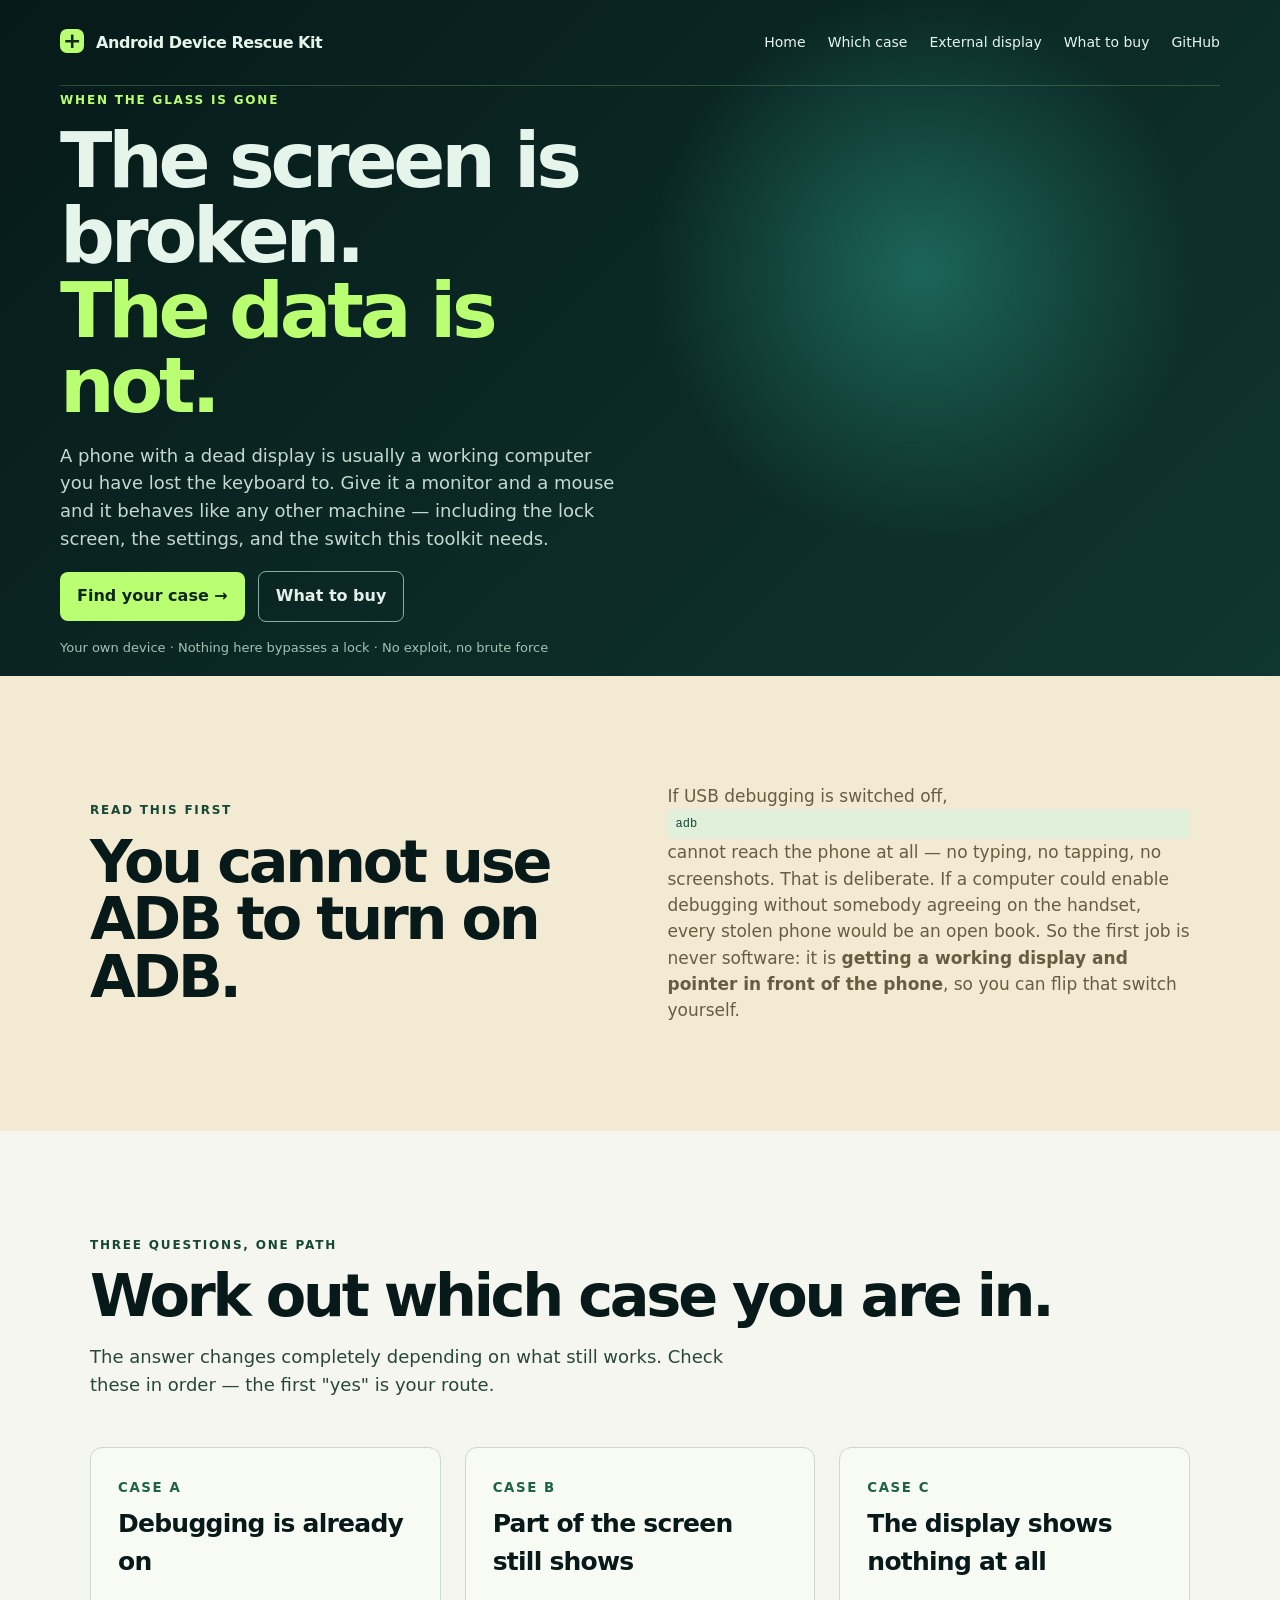
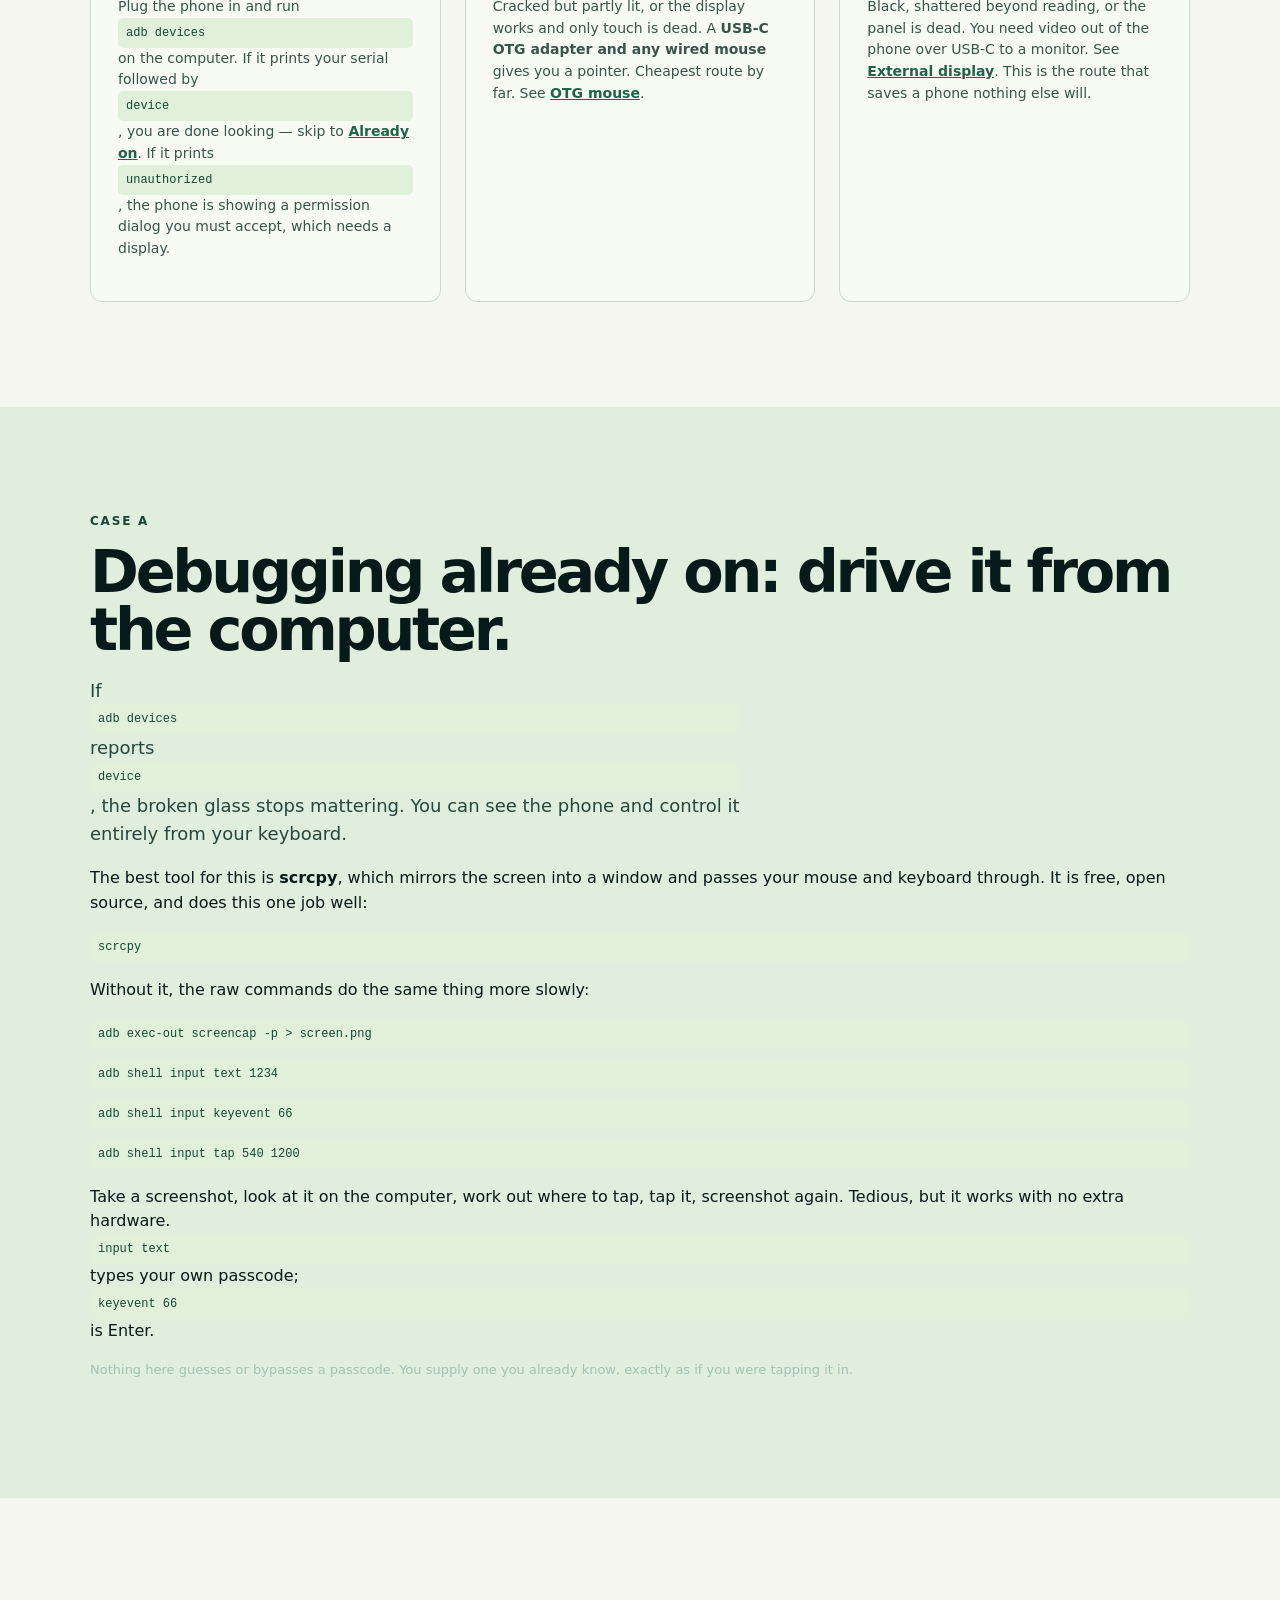
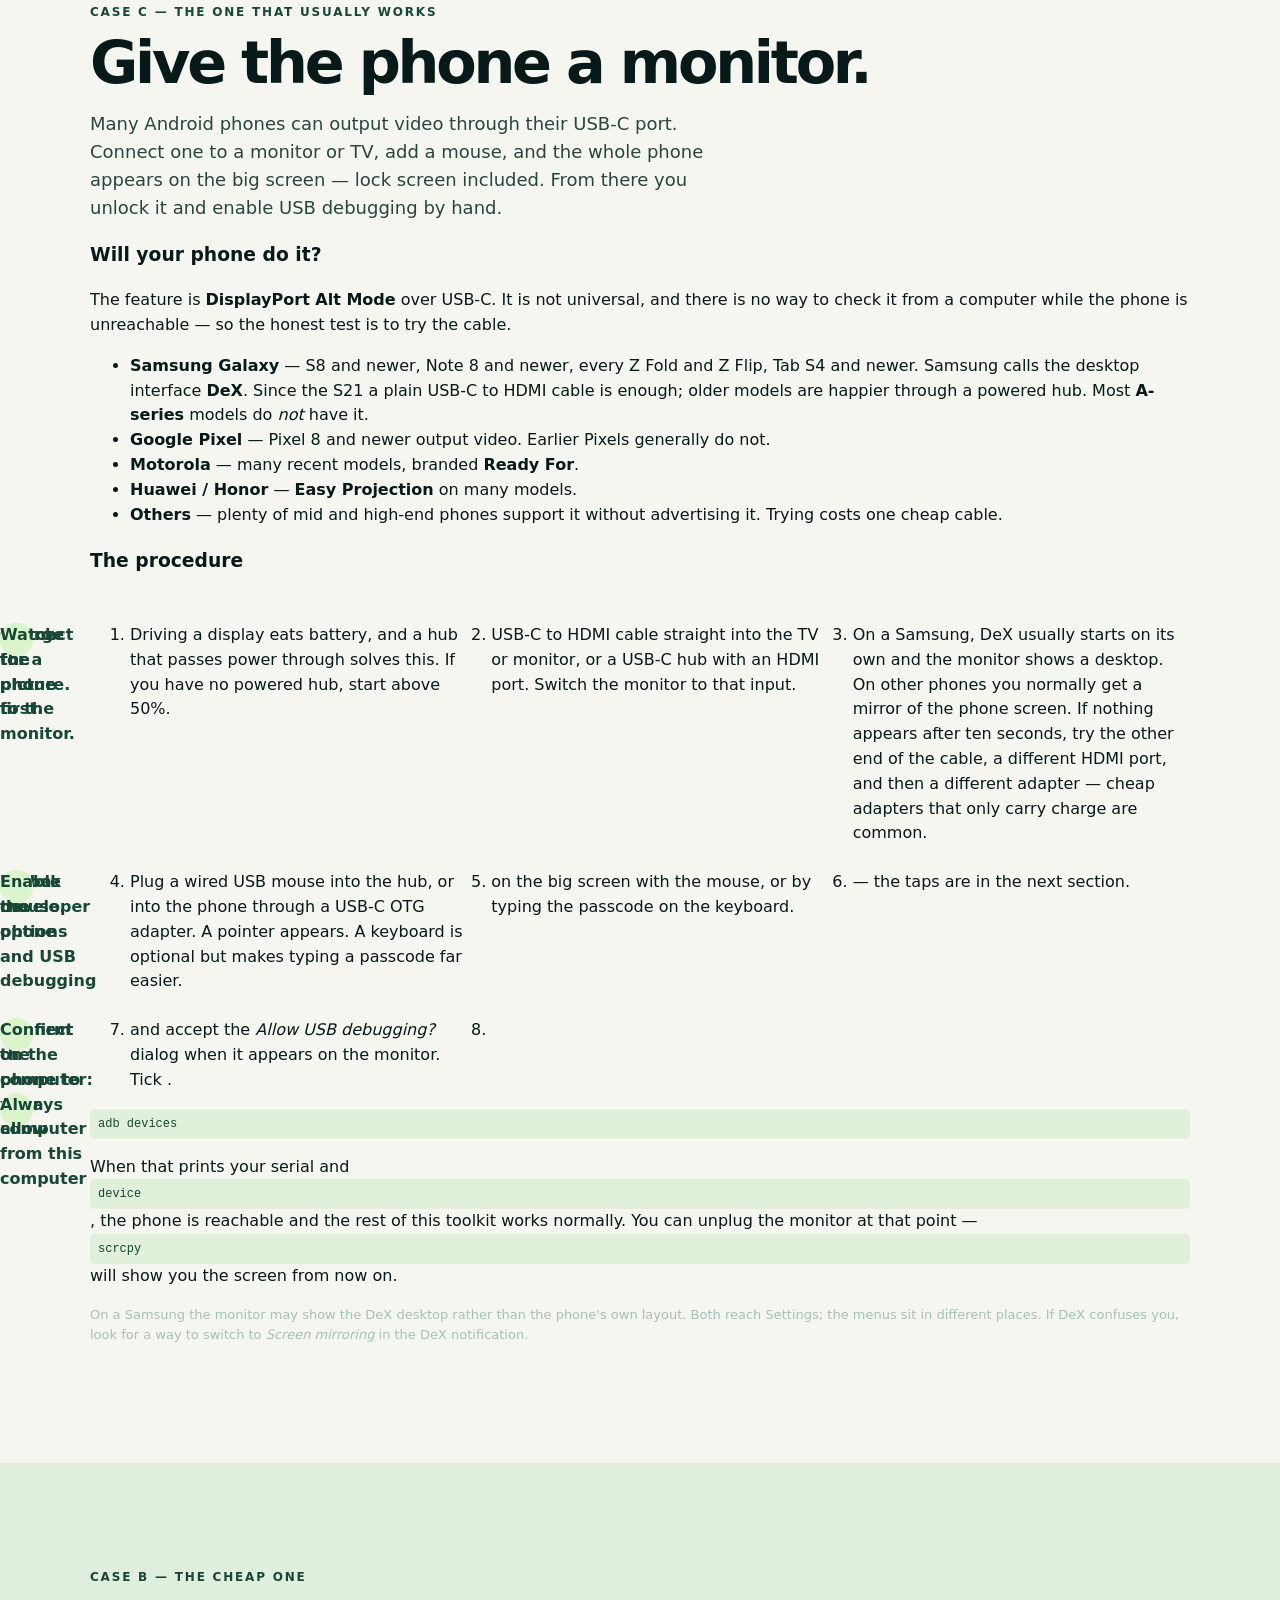
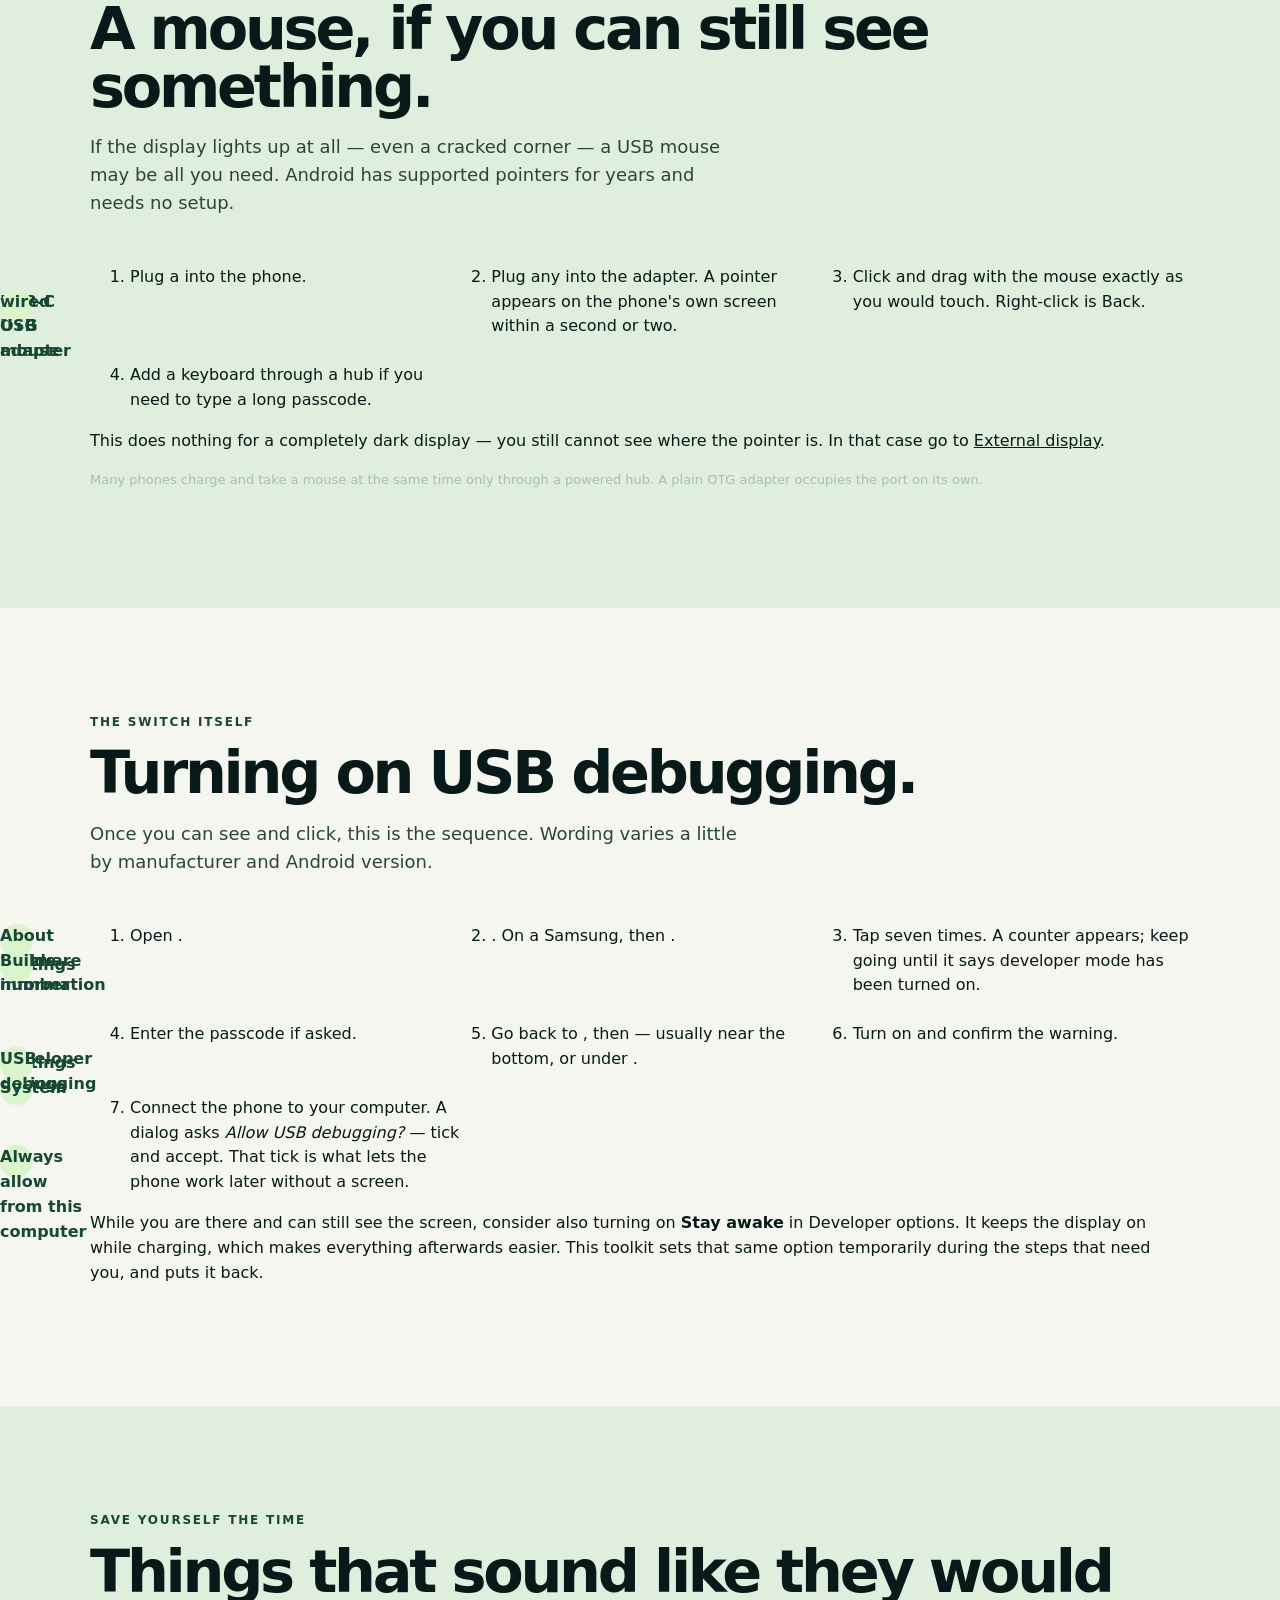
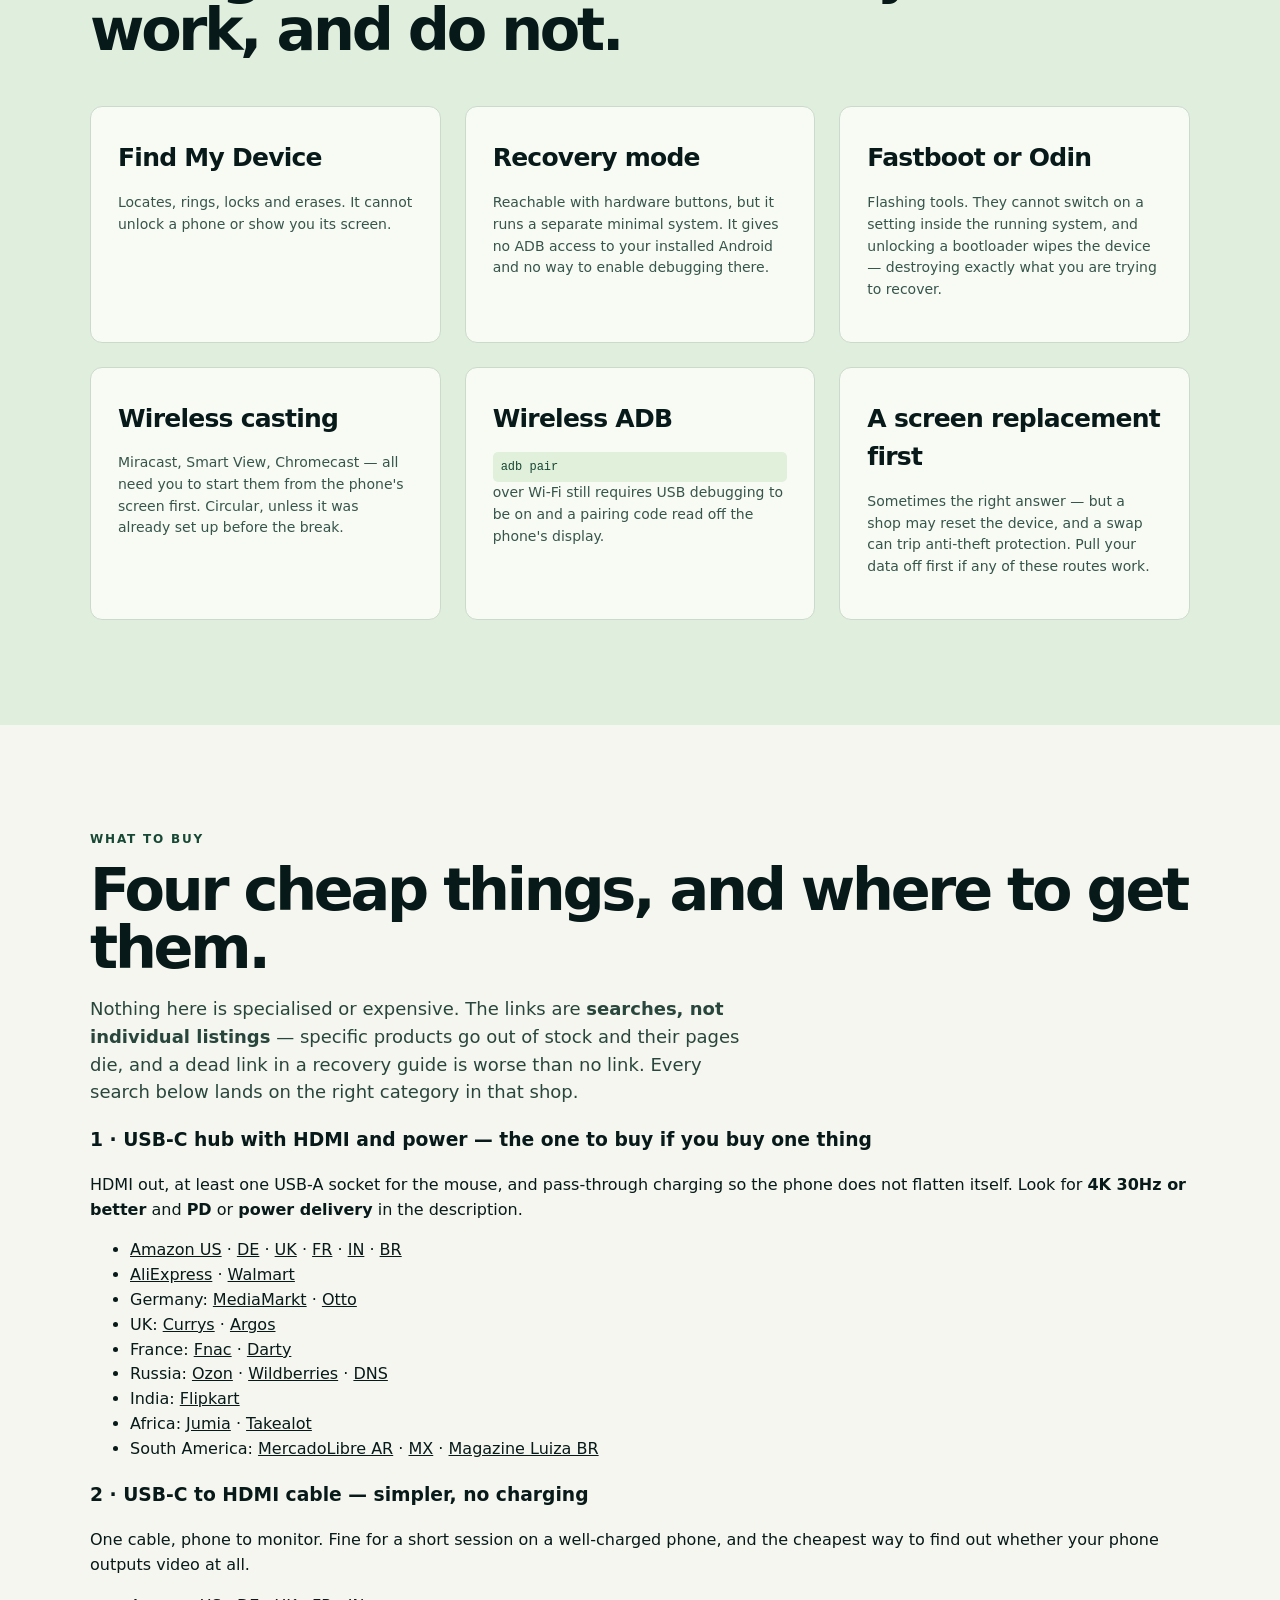
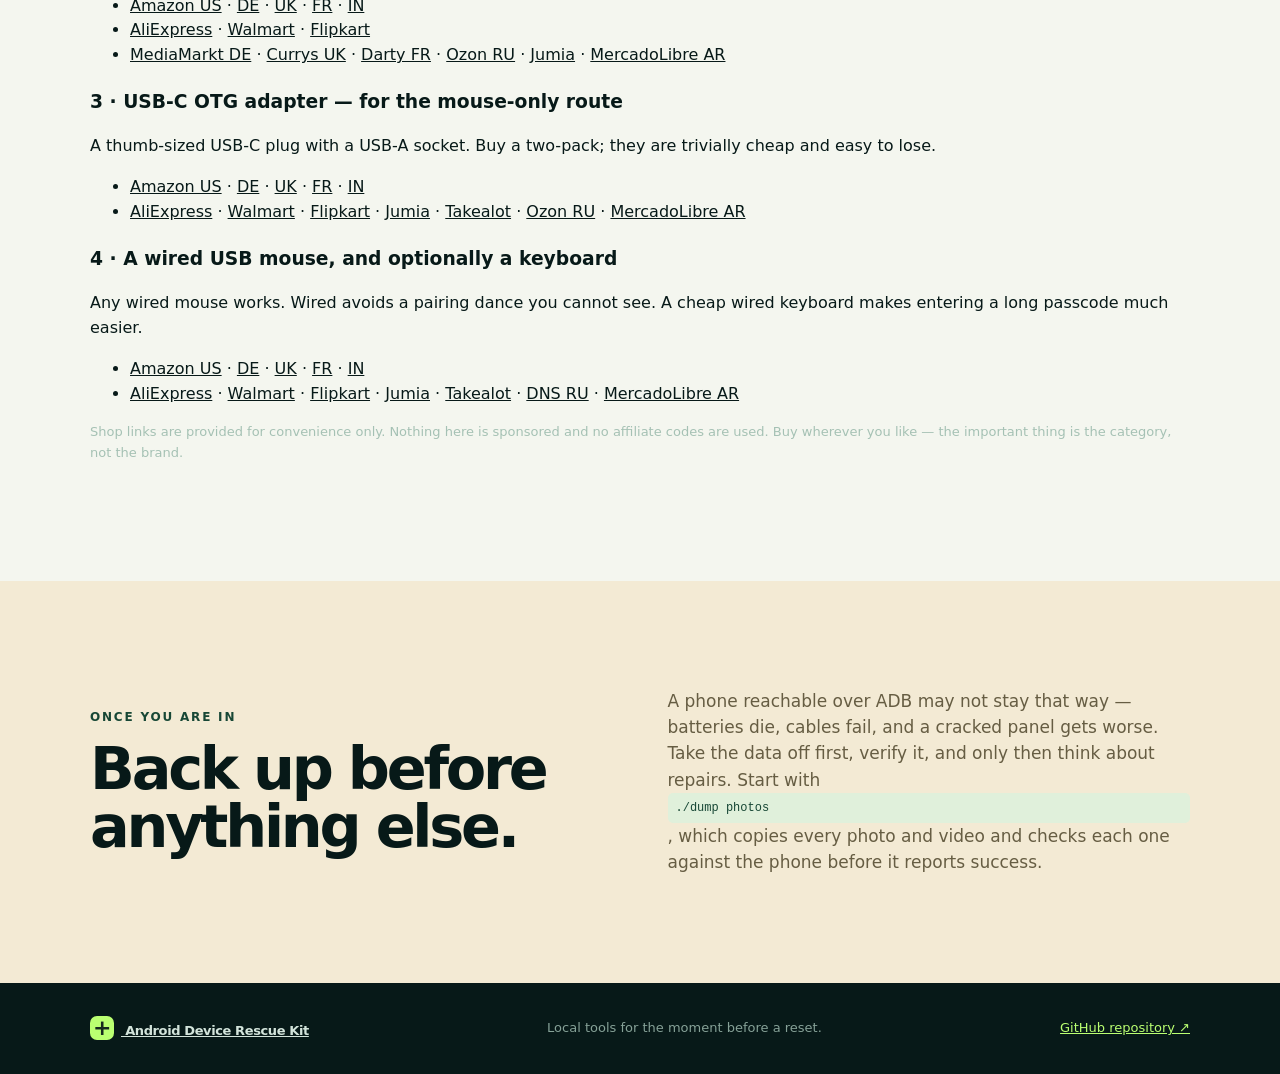
==== docs/cracked-screen.html @ 634cf393 "docs: recovering a phone with a broken screen The toolkit needs USB debugging, and that switch is be" ====
<!doctype html>
<html lang="en">
<head>
  <meta charset="utf-8">
  <meta name="viewport" content="width=device-width, initial-scale=1">
  <meta name="description" content="Recover an Android phone with a broken or unresponsive screen: external display over USB-C, OTG mouse, and how to enable USB debugging without touching the glass.">
  <title>Broken screen · Android Device Rescue Kit</title>
  <link rel="stylesheet" href="assets/site.css">
</head>
<body>
  <header class="hero" id="top">
    <nav><a class="brand" href="index.html"><b>+</b> Android Device Rescue Kit</a><div><a href="index.html">Home</a><a href="#decide">Which case</a><a href="#display">External display</a><a href="#buy">What to buy</a><a href="https://github.com/nikolareljin/android-device-rescue-kit">GitHub</a></div></nav>
    <div class="hero-grid">
      <div>
        <p class="eyebrow">WHEN THE GLASS IS GONE</p>
        <h1>The screen is broken.<br><span>The data is not.</span></h1>
        <p class="lede">A phone with a dead display is usually a working computer you have lost the keyboard to. Give it a monitor and a mouse and it behaves like any other machine — including the lock screen, the settings, and the switch this toolkit needs.</p>
        <p><a class="button" href="#decide">Find your case →</a> <a class="button outline" href="#buy">What to buy</a></p>
        <p class="quiet">Your own device · Nothing here bypasses a lock · No exploit, no brute force</p>
      </div>
    </div>
  </header>

  <main>

    <section class="warning">
      <div><p class="eyebrow">READ THIS FIRST</p><h2>You cannot use ADB to turn on ADB.</h2></div>
      <p>If USB debugging is switched off, <code>adb</code> cannot reach the phone at all — no typing, no tapping, no screenshots. That is deliberate. If a computer could enable debugging without somebody agreeing on the handset, every stolen phone would be an open book. So the first job is never software: it is <b>getting a working display and pointer in front of the phone</b>, so you can flip that switch yourself.</p>
    </section>

    <section class="section" id="decide">
      <p class="eyebrow">THREE QUESTIONS, ONE PATH</p>
      <h2>Work out which case you are in.</h2>
      <p class="intro">The answer changes completely depending on what still works. Check these in order — the first "yes" is your route.</p>
      <div class="cards">
        <article>
          <small>CASE A</small>
          <h3>Debugging is already on</h3>
          <p>Plug the phone in and run <code>adb devices</code> on the computer. If it prints your serial followed by <code>device</code>, you are done looking — skip to <a href="#already-on">Already on</a>. If it prints <code>unauthorized</code>, the phone is showing a permission dialog you must accept, which needs a display.</p>
        </article>
        <article>
          <small>CASE B</small>
          <h3>Part of the screen still shows</h3>
          <p>Cracked but partly lit, or the display works and only touch is dead. A <b>USB-C OTG adapter and any wired mouse</b> gives you a pointer. Cheapest route by far. See <a href="#otg">OTG mouse</a>.</p>
        </article>
        <article>
          <small>CASE C</small>
          <h3>The display shows nothing at all</h3>
          <p>Black, shattered beyond reading, or the panel is dead. You need video out of the phone over USB-C to a monitor. See <a href="#display">External display</a>. This is the route that saves a phone nothing else will.</p>
        </article>
      </div>
    </section>

    <section class="section pale" id="already-on">
      <p class="eyebrow">CASE A</p>
      <h2>Debugging already on: drive it from the computer.</h2>
      <p class="intro">If <code>adb devices</code> reports <code>device</code>, the broken glass stops mattering. You can see the phone and control it entirely from your keyboard.</p>
      <p>The best tool for this is <b>scrcpy</b>, which mirrors the screen into a window and passes your mouse and keyboard through. It is free, open source, and does this one job well:</p>
      <div class="command"><code>scrcpy</code></div>
      <p>Without it, the raw commands do the same thing more slowly:</p>
      <div class="command"><code>adb exec-out screencap -p &gt; screen.png</code></div>
      <div class="command"><code>adb shell input text 1234</code></div>
      <div class="command"><code>adb shell input keyevent 66</code></div>
      <div class="command"><code>adb shell input tap 540 1200</code></div>
      <p>Take a screenshot, look at it on the computer, work out where to tap, tap it, screenshot again. Tedious, but it works with no extra hardware. <code>input text</code> types your own passcode; <code>keyevent 66</code> is Enter.</p>
      <p class="quiet">Nothing here guesses or bypasses a passcode. You supply one you already know, exactly as if you were tapping it in.</p>
    </section>

    <section class="section" id="display">
      <p class="eyebrow">CASE C — THE ONE THAT USUALLY WORKS</p>
      <h2>Give the phone a monitor.</h2>
      <p class="intro">Many Android phones can output video through their USB-C port. Connect one to a monitor or TV, add a mouse, and the whole phone appears on the big screen — lock screen included. From there you unlock it and enable USB debugging by hand.</p>

      <h3>Will your phone do it?</h3>
      <p>The feature is <b>DisplayPort Alt Mode</b> over USB-C. It is not universal, and there is no way to check it from a computer while the phone is unreachable — so the honest test is to try the cable.</p>
      <ul>
        <li><b>Samsung Galaxy</b> — S8 and newer, Note 8 and newer, every Z Fold and Z Flip, Tab S4 and newer. Samsung calls the desktop interface <b>DeX</b>. Since the S21 a plain USB-C to HDMI cable is enough; older models are happier through a powered hub. Most <b>A-series</b> models do <i>not</i> have it.</li>
        <li><b>Google Pixel</b> — Pixel 8 and newer output video. Earlier Pixels generally do not.</li>
        <li><b>Motorola</b> — many recent models, branded <b>Ready For</b>.</li>
        <li><b>Huawei / Honor</b> — <b>Easy Projection</b> on many models.</li>
        <li><b>Others</b> — plenty of mid and high-end phones support it without advertising it. Trying costs one cheap cable.</li>
      </ul>

      <h3>The procedure</h3>
      <ol class="steps">
        <li><b>Charge the phone first.</b> Driving a display eats battery, and a hub that passes power through solves this. If you have no powered hub, start above 50%.</li>
        <li><b>Connect the phone to the monitor.</b> USB-C to HDMI cable straight into the TV or monitor, or a USB-C hub with an HDMI port. Switch the monitor to that input.</li>
        <li><b>Watch for a picture.</b> On a Samsung, DeX usually starts on its own and the monitor shows a desktop. On other phones you normally get a mirror of the phone screen. If nothing appears after ten seconds, try the other end of the cable, a different HDMI port, and then a different adapter — cheap adapters that only carry charge are common.</li>
        <li><b>Add a mouse.</b> Plug a wired USB mouse into the hub, or into the phone through a USB-C OTG adapter. A pointer appears. A keyboard is optional but makes typing a passcode far easier.</li>
        <li><b>Unlock the phone</b> on the big screen with the mouse, or by typing the passcode on the keyboard.</li>
        <li><b>Enable developer options and USB debugging</b> — the taps are in the next section.</li>
        <li><b>Connect the phone to your computer</b> and accept the <i>Allow USB debugging?</i> dialog when it appears on the monitor. Tick <b>Always allow from this computer</b>.</li>
        <li><b>Confirm on the computer:</b></li>
      </ol>
      <div class="command"><code>adb devices</code></div>
      <p>When that prints your serial and <code>device</code>, the phone is reachable and the rest of this toolkit works normally. You can unplug the monitor at that point — <code>scrcpy</code> will show you the screen from now on.</p>
      <p class="quiet">On a Samsung the monitor may show the DeX desktop rather than the phone's own layout. Both reach Settings; the menus sit in different places. If DeX confuses you, look for a way to switch to <i>Screen mirroring</i> in the DeX notification.</p>
    </section>

    <section class="section pale" id="otg">
      <p class="eyebrow">CASE B — THE CHEAP ONE</p>
      <h2>A mouse, if you can still see something.</h2>
      <p class="intro">If the display lights up at all — even a cracked corner — a USB mouse may be all you need. Android has supported pointers for years and needs no setup.</p>
      <ol class="steps">
        <li>Plug a <b>USB-C OTG adapter</b> into the phone.</li>
        <li>Plug any <b>wired USB mouse</b> into the adapter. A pointer appears on the phone's own screen within a second or two.</li>
        <li>Click and drag with the mouse exactly as you would touch. Right-click is Back.</li>
        <li>Add a keyboard through a hub if you need to type a long passcode.</li>
      </ol>
      <p>This does nothing for a completely dark display — you still cannot see where the pointer is. In that case go to <a href="#display">External display</a>.</p>
      <p class="quiet">Many phones charge and take a mouse at the same time only through a powered hub. A plain OTG adapter occupies the port on its own.</p>
    </section>

    <section class="section" id="enable">
      <p class="eyebrow">THE SWITCH ITSELF</p>
      <h2>Turning on USB debugging.</h2>
      <p class="intro">Once you can see and click, this is the sequence. Wording varies a little by manufacturer and Android version.</p>
      <ol class="steps">
        <li>Open <b>Settings</b>.</li>
        <li><b>About phone</b>. On a Samsung, then <b>Software information</b>.</li>
        <li>Tap <b>Build number</b> seven times. A counter appears; keep going until it says developer mode has been turned on.</li>
        <li>Enter the passcode if asked.</li>
        <li>Go back to <b>Settings</b>, then <b>Developer options</b> — usually near the bottom, or under <b>System</b>.</li>
        <li>Turn on <b>USB debugging</b> and confirm the warning.</li>
        <li>Connect the phone to your computer. A dialog asks <i>Allow USB debugging?</i> — tick <b>Always allow from this computer</b> and accept. That tick is what lets the phone work later without a screen.</li>
      </ol>
      <p>While you are there and can still see the screen, consider also turning on <b>Stay awake</b> in Developer options. It keeps the display on while charging, which makes everything afterwards easier. This toolkit sets that same option temporarily during the steps that need you, and puts it back.</p>
    </section>

    <section class="section pale" id="nope">
      <p class="eyebrow">SAVE YOURSELF THE TIME</p>
      <h2>Things that sound like they would work, and do not.</h2>
      <div class="cards">
        <article><h3>Find My Device</h3><p>Locates, rings, locks and erases. It cannot unlock a phone or show you its screen.</p></article>
        <article><h3>Recovery mode</h3><p>Reachable with hardware buttons, but it runs a separate minimal system. It gives no ADB access to your installed Android and no way to enable debugging there.</p></article>
        <article><h3>Fastboot or Odin</h3><p>Flashing tools. They cannot switch on a setting inside the running system, and unlocking a bootloader wipes the device — destroying exactly what you are trying to recover.</p></article>
        <article><h3>Wireless casting</h3><p>Miracast, Smart View, Chromecast — all need you to start them from the phone's screen first. Circular, unless it was already set up before the break.</p></article>
        <article><h3>Wireless ADB</h3><p><code>adb pair</code> over Wi-Fi still requires USB debugging to be on and a pairing code read off the phone's display.</p></article>
        <article><h3>A screen replacement first</h3><p>Sometimes the right answer — but a shop may reset the device, and a swap can trip anti-theft protection. Pull your data off first if any of these routes work.</p></article>
      </div>
    </section>

    <section class="section" id="buy">
      <p class="eyebrow">WHAT TO BUY</p>
      <h2>Four cheap things, and where to get them.</h2>
      <p class="intro">Nothing here is specialised or expensive. The links are <b>searches, not individual listings</b> — specific products go out of stock and their pages die, and a dead link in a recovery guide is worse than no link. Every search below lands on the right category in that shop.</p>

      <h3>1 · USB-C hub with HDMI and power — the one to buy if you buy one thing</h3>
      <p>HDMI out, at least one USB-A socket for the mouse, and pass-through charging so the phone does not flatten itself. Look for <b>4K 30Hz or better</b> and <b>PD</b> or <b>power delivery</b> in the description.</p>
      <ul>
        <li><a href="https://www.amazon.com/s?k=usb+c+hub+hdmi+power+delivery">Amazon US</a> · <a href="https://www.amazon.de/s?k=usb+c+hub+hdmi+power+delivery">DE</a> · <a href="https://www.amazon.co.uk/s?k=usb+c+hub+hdmi+power+delivery">UK</a> · <a href="https://www.amazon.fr/s?k=usb+c+hub+hdmi+power+delivery">FR</a> · <a href="https://www.amazon.in/s?k=usb+c+hub+hdmi+power+delivery">IN</a> · <a href="https://www.amazon.com.br/s?k=usb+c+hub+hdmi+power+delivery">BR</a></li>
        <li><a href="https://www.aliexpress.com/wholesale?SearchText=usb%20c%20hub%20hdmi%20pd">AliExpress</a> · <a href="https://www.walmart.com/search?q=usb%20c%20hub%20hdmi%20power%20delivery">Walmart</a></li>
        <li>Germany: <a href="https://www.mediamarkt.de/de/search.html?query=usb-c%20hub%20hdmi">MediaMarkt</a> · <a href="https://www.otto.de/suche/usb-c-hub-hdmi/">Otto</a></li>
        <li>UK: <a href="https://www.currys.co.uk/search?q=usb%20c%20hub%20hdmi">Currys</a> · <a href="https://www.argos.co.uk/search/usb-c-hub-hdmi/">Argos</a></li>
        <li>France: <a href="https://www.fnac.com/SearchResult/ResultList.aspx?Search=hub%20usb%20c%20hdmi">Fnac</a> · <a href="https://www.darty.com/nav/recherche?text=hub%20usb%20c%20hdmi">Darty</a></li>
        <li>Russia: <a href="https://www.ozon.ru/search/?text=usb+c+hub+hdmi">Ozon</a> · <a href="https://www.wildberries.ru/catalog/0/search.aspx?search=usb%20c%20hub%20hdmi">Wildberries</a> · <a href="https://www.dns-shop.ru/search/?q=usb-c+hub+hdmi">DNS</a></li>
        <li>India: <a href="https://www.flipkart.com/search?q=usb%20c%20hub%20hdmi">Flipkart</a></li>
        <li>Africa: <a href="https://www.jumia.com.ng/catalog/?q=usb+c+hub+hdmi">Jumia</a> · <a href="https://www.takealot.com/all?qsearch=usb%20c%20hub%20hdmi">Takealot</a></li>
        <li>South America: <a href="https://listado.mercadolibre.com.ar/usb-c-hub-hdmi">MercadoLibre AR</a> · <a href="https://listado.mercadolibre.com.mx/usb-c-hub-hdmi">MX</a> · <a href="https://www.magazineluiza.com.br/busca/hub+usb+c+hdmi/">Magazine Luiza BR</a></li>
      </ul>

      <h3>2 · USB-C to HDMI cable — simpler, no charging</h3>
      <p>One cable, phone to monitor. Fine for a short session on a well-charged phone, and the cheapest way to find out whether your phone outputs video at all.</p>
      <ul>
        <li><a href="https://www.amazon.com/s?k=usb+c+to+hdmi+cable+4k">Amazon US</a> · <a href="https://www.amazon.de/s?k=usb+c+auf+hdmi+kabel+4k">DE</a> · <a href="https://www.amazon.co.uk/s?k=usb+c+to+hdmi+cable+4k">UK</a> · <a href="https://www.amazon.fr/s?k=cable+usb+c+vers+hdmi+4k">FR</a> · <a href="https://www.amazon.in/s?k=usb+c+to+hdmi+cable+4k">IN</a></li>
        <li><a href="https://www.aliexpress.com/wholesale?SearchText=usb%20c%20to%20hdmi%20cable%204k">AliExpress</a> · <a href="https://www.walmart.com/search?q=usb%20c%20to%20hdmi%20cable">Walmart</a> · <a href="https://www.flipkart.com/search?q=usb%20c%20to%20hdmi%20cable">Flipkart</a></li>
        <li><a href="https://www.mediamarkt.de/de/search.html?query=usb-c%20hdmi%20kabel">MediaMarkt DE</a> · <a href="https://www.currys.co.uk/search?q=usb%20c%20to%20hdmi%20cable">Currys UK</a> · <a href="https://www.darty.com/nav/recherche?text=cable%20usb%20c%20hdmi">Darty FR</a> · <a href="https://www.ozon.ru/search/?text=usb+c+hdmi+%D0%BA%D0%B0%D0%B1%D0%B5%D0%BB%D1%8C">Ozon RU</a> · <a href="https://www.jumia.com.ng/catalog/?q=usb+c+to+hdmi+cable">Jumia</a> · <a href="https://listado.mercadolibre.com.ar/cable-usb-c-hdmi">MercadoLibre AR</a></li>
      </ul>

      <h3>3 · USB-C OTG adapter — for the mouse-only route</h3>
      <p>A thumb-sized USB-C plug with a USB-A socket. Buy a two-pack; they are trivially cheap and easy to lose.</p>
      <ul>
        <li><a href="https://www.amazon.com/s?k=usb+c+otg+adapter">Amazon US</a> · <a href="https://www.amazon.de/s?k=usb+c+otg+adapter">DE</a> · <a href="https://www.amazon.co.uk/s?k=usb+c+otg+adapter">UK</a> · <a href="https://www.amazon.fr/s?k=adaptateur+otg+usb+c">FR</a> · <a href="https://www.amazon.in/s?k=usb+c+otg+adapter">IN</a></li>
        <li><a href="https://www.aliexpress.com/wholesale?SearchText=usb%20c%20otg%20adapter">AliExpress</a> · <a href="https://www.walmart.com/search?q=usb%20c%20otg%20adapter">Walmart</a> · <a href="https://www.flipkart.com/search?q=otg%20adapter%20type%20c">Flipkart</a> · <a href="https://www.jumia.com.ng/catalog/?q=otg+adapter+type+c">Jumia</a> · <a href="https://www.takealot.com/all?qsearch=usb%20c%20otg">Takealot</a> · <a href="https://www.ozon.ru/search/?text=otg+%D0%BF%D0%B5%D1%80%D0%B5%D1%85%D0%BE%D0%B4%D0%BD%D0%B8%D0%BA+type-c">Ozon RU</a> · <a href="https://listado.mercadolibre.com.ar/adaptador-otg-usb-c">MercadoLibre AR</a></li>
      </ul>

      <h3>4 · A wired USB mouse, and optionally a keyboard</h3>
      <p>Any wired mouse works. Wired avoids a pairing dance you cannot see. A cheap wired keyboard makes entering a long passcode much easier.</p>
      <ul>
        <li><a href="https://www.amazon.com/s?k=wired+usb+mouse">Amazon US</a> · <a href="https://www.amazon.de/s?k=kabelgebundene+usb+maus">DE</a> · <a href="https://www.amazon.co.uk/s?k=wired+usb+mouse">UK</a> · <a href="https://www.amazon.fr/s?k=souris+usb+filaire">FR</a> · <a href="https://www.amazon.in/s?k=wired+usb+mouse">IN</a></li>
        <li><a href="https://www.aliexpress.com/wholesale?SearchText=wired%20usb%20mouse">AliExpress</a> · <a href="https://www.walmart.com/search?q=wired%20usb%20mouse">Walmart</a> · <a href="https://www.flipkart.com/search?q=wired%20usb%20mouse">Flipkart</a> · <a href="https://www.jumia.com.ng/catalog/?q=usb+mouse">Jumia</a> · <a href="https://www.takealot.com/all?qsearch=usb%20mouse">Takealot</a> · <a href="https://www.dns-shop.ru/search/?q=%D0%BF%D1%80%D0%BE%D0%B2%D0%BE%D0%B4%D0%BD%D0%B0%D1%8F+%D0%BC%D1%8B%D1%88%D1%8C+usb">DNS RU</a> · <a href="https://listado.mercadolibre.com.ar/mouse-usb-cable">MercadoLibre AR</a></li>
      </ul>

      <p class="quiet">Shop links are provided for convenience only. Nothing here is sponsored and no affiliate codes are used. Buy wherever you like — the important thing is the category, not the brand.</p>
    </section>

    <section class="warning">
      <div><p class="eyebrow">ONCE YOU ARE IN</p><h2>Back up before anything else.</h2></div>
      <p>A phone reachable over ADB may not stay that way — batteries die, cables fail, and a cracked panel gets worse. Take the data off first, verify it, and only then think about repairs. Start with <code>./dump photos</code>, which copies every photo and video and checks each one against the phone before it reports success.</p>
    </section>

  </main>
  <footer><a class="brand" href="index.html"><b>+</b> Android Device Rescue Kit</a><span>Local tools for the moment before a reset.</span><a href="https://github.com/nikolareljin/android-device-rescue-kit">GitHub repository ↗</a></footer>
</body>
</html>
---- docs/assets/site.css ----
:root{--ink:#071918;--deep:#0b2927;--lime:#baff71;--paper:#f4f6ef;--soft:#dfeedd;--muted:#36554b;--section-accent:#174735;--intro:#29463d}*{box-sizing:border-box}html{scroll-behavior:smooth}body{margin:0;color:var(--ink);background:var(--paper);font:16px/1.55 Inter,system-ui,sans-serif}a{color:inherit}.hero{color:#e6f5eb;background:radial-gradient(circle at 72% 40%,#1c6558,transparent 27%),linear-gradient(135deg,#061a19,#103630);padding:0 max(24px,calc((100vw - 1160px)/2));overflow:hidden}nav{height:86px;display:flex;align-items:center;justify-content:space-between;border-bottom:1px solid #91d67a40;gap:20px}nav div{display:flex;gap:22px;font-size:14px}nav a{text-decoration:none}.brand{font-weight:800;letter-spacing:-.03em}.brand b{display:inline-grid;place-items:center;width:24px;height:24px;border-radius:7px;color:#15281e;background:var(--lime);font-size:22px;line-height:1;margin-right:7px}.hero-grid{min-height:590px;display:grid;grid-template-columns:1fr 1fr;gap:50px;align-items:center}.eyebrow{color:var(--section-accent);font-size:12px;font-weight:800;letter-spacing:.15em;margin:0 0 13px}.hero .eyebrow{color:var(--lime)}h1,h2{letter-spacing:-.055em;line-height:.98;margin:0}h1{font-size:clamp(52px,6vw,86px)}h1 span{color:var(--lime)}h2{font-size:clamp(38px,4.6vw,62px)}.lede{font-size:18px;max-width:650px;color:#c5d9cf}.intro{font-size:18px;max-width:650px;color:var(--intro)}.button{display:inline-block;text-decoration:none;background:var(--lime);color:#10261d;padding:12px 17px;border-radius:8px;font-weight:800;margin-right:8px}.outline{border:1px solid #8eab9f;background:transparent;color:#e5f0e9}.quiet{font-size:13px;color:#a5c1b4}.scene{height:410px;position:relative}.rings{position:absolute;width:350px;height:350px;left:10%;top:15px;border:1px solid #75dcb755;border-radius:50%;box-shadow:0 0 0 48px #75dcb710}.phone{position:absolute;z-index:2;left:23%;top:0;width:215px;height:402px;padding:12px;border:8px solid #c5d4c9;border-radius:35px;background:#091312;box-shadow:0 25px 70px #0009}.phone>i{display:block;width:52px;height:6px;border-radius:4px;background:#5b6861;margin:1px auto 10px}.screen{height:333px;border-radius:23px;background:linear-gradient(160deg,#17443c,#091b19);text-align:center;padding-top:58px;color:#dfffbd}.bot{position:relative;width:82px;height:43px;margin:auto;background:var(--lime);border-radius:45px 45px 10px 10px}.bot:before,.bot:after{content:"";position:absolute;width:23px;height:2px;background:var(--lime);top:-8px}.bot:before{left:9px;transform:rotate(-30deg)}.bot:after{right:9px;transform:rotate(30deg)}.bot em{position:absolute;top:17px;width:6px;height:6px;border-radius:50%;background:#12332d}.bot em:first-child{left:23px}.bot em:last-child{right:23px}.screen strong{display:block;font-size:42px;font-weight:300;margin:22px 0 0}.screen small{font-size:10px;letter-spacing:.13em}.bar{width:110px;height:5px;margin:21px auto;border-radius:4px;background:#356b60}.bar:after{content:"";display:block;width:72%;height:100%;border-radius:4px;background:var(--lime)}.terminal{position:absolute;z-index:3;right:0;bottom:0;width:min(420px,80vw);padding:14px 18px;border:1px solid #55917c;border-radius:11px;background:#061211;box-shadow:0 18px 45px #0008;font:12px/1.7 ui-monospace,monospace}.terminal p{margin:2px 0}.terminal b,.terminal .cursor{color:var(--lime)}.ok{color:#a3e4bf}.cursor{animation:blink 1s step-end infinite}@keyframes blink{50%{opacity:0}}.metrics{position:relative;z-index:4;max-width:1080px;margin:-35px auto 0;display:grid;grid-template-columns:repeat(3,1fr);background:#fff;border:1px solid #dce6d8;border-radius:12px;overflow:hidden;box-shadow:0 12px 28px #10201916}.metrics div{padding:20px 27px;border-right:1px solid #dce6d8;font-weight:700}.metrics div:last-child{border:0}.metrics b{margin-right:12px;color:#2e7659;font-size:20px}.section{max-width:1100px;margin:auto;padding:105px 0}.steps,.cards{display:grid;grid-template-columns:repeat(3,1fr);gap:24px;margin-top:48px}.steps article{position:relative;padding-left:49px}.steps b{position:absolute;left:0;display:grid;place-items:center;width:33px;height:33px;border-radius:50%;background:#daf5cb;color:#174735}.steps h3{margin:0 0 7px}.steps p,.cards p{font-size:14px;color:var(--muted)}code,pre{font:12px ui-monospace,monospace}code{display:block;background:#e0f0db;color:#174735;padding:8px;border-radius:5px;overflow:auto}.command{display:flex;align-items:stretch;gap:7px;margin-top:10px}.command code{flex:1}.copy{border:1px solid #438065;border-radius:6px;background:#fff;color:#174735;padding:6px 9px;font:700 12px/1 system-ui,sans-serif;cursor:pointer;white-space:nowrap}.copy:hover,.copy:focus-visible{background:#174735;color:#fff;outline:2px solid #174735;outline-offset:2px}.pale{max-width:none;padding-left:max(24px,calc((100vw - 1100px)/2));padding-right:max(24px,calc((100vw - 1100px)/2));background:var(--soft)}.cards article{padding:27px;background:#f8faf4;border:1px solid #cbdacb;border-radius:12px}.cards small{color:#1e6247;font-weight:800;letter-spacing:.12em}.cards h3{font-size:25px;letter-spacing:-.03em;margin:5px 0 8px}.cards a,aside a{color:#1d644b;font-size:14px;font-weight:800}.recovery{display:grid;grid-template-columns:1.05fr .95fr;gap:80px;align-items:center}.dark{color:#3c554d}pre{padding:18px;background:#092720;color:#dfffbd;border-radius:8px;overflow:auto}pre span{color:var(--lime)}aside{padding:34px;background:var(--deep);color:#e4f1ea;border-radius:14px}aside h3{font-size:25px;margin:0}aside ul{list-style:none;padding:0;color:#c9dacf;font-size:14px}aside li{margin:13px 0}aside li:first-letter{color:var(--lime)}aside .no:first-letter{color:#ffc37a}aside a{color:var(--lime)}.warning{display:grid;grid-template-columns:1fr 1fr;gap:55px;align-items:center;padding:90px max(24px,calc((100vw - 1100px)/2));background:#f3ead4}.warning p:last-child{color:#665d43;font-size:17px}footer{display:flex;justify-content:space-between;gap:18px;align-items:center;padding:33px max(24px,calc((100vw - 1100px)/2));background:#071918;color:#d3e4db;font-size:13px}footer span{color:#86a197}footer>a:last-child{color:var(--lime)}@media(max-width:800px){nav div{display:none}.hero-grid,.recovery{grid-template-columns:1fr;padding:55px 0}.scene{height:360px}.phone{left:8%}.metrics,.steps,.cards,.warning{grid-template-columns:1fr}.metrics{margin:0;border-radius:0}.metrics div{border-right:0;border-bottom:1px solid #dce6d8}.section,.pale,.warning{padding:70px 24px}.warning{gap:18px}.command{align-items:stretch}.copy{padding:7px}footer{display:block}footer>*{display:block;margin:12px 0}}
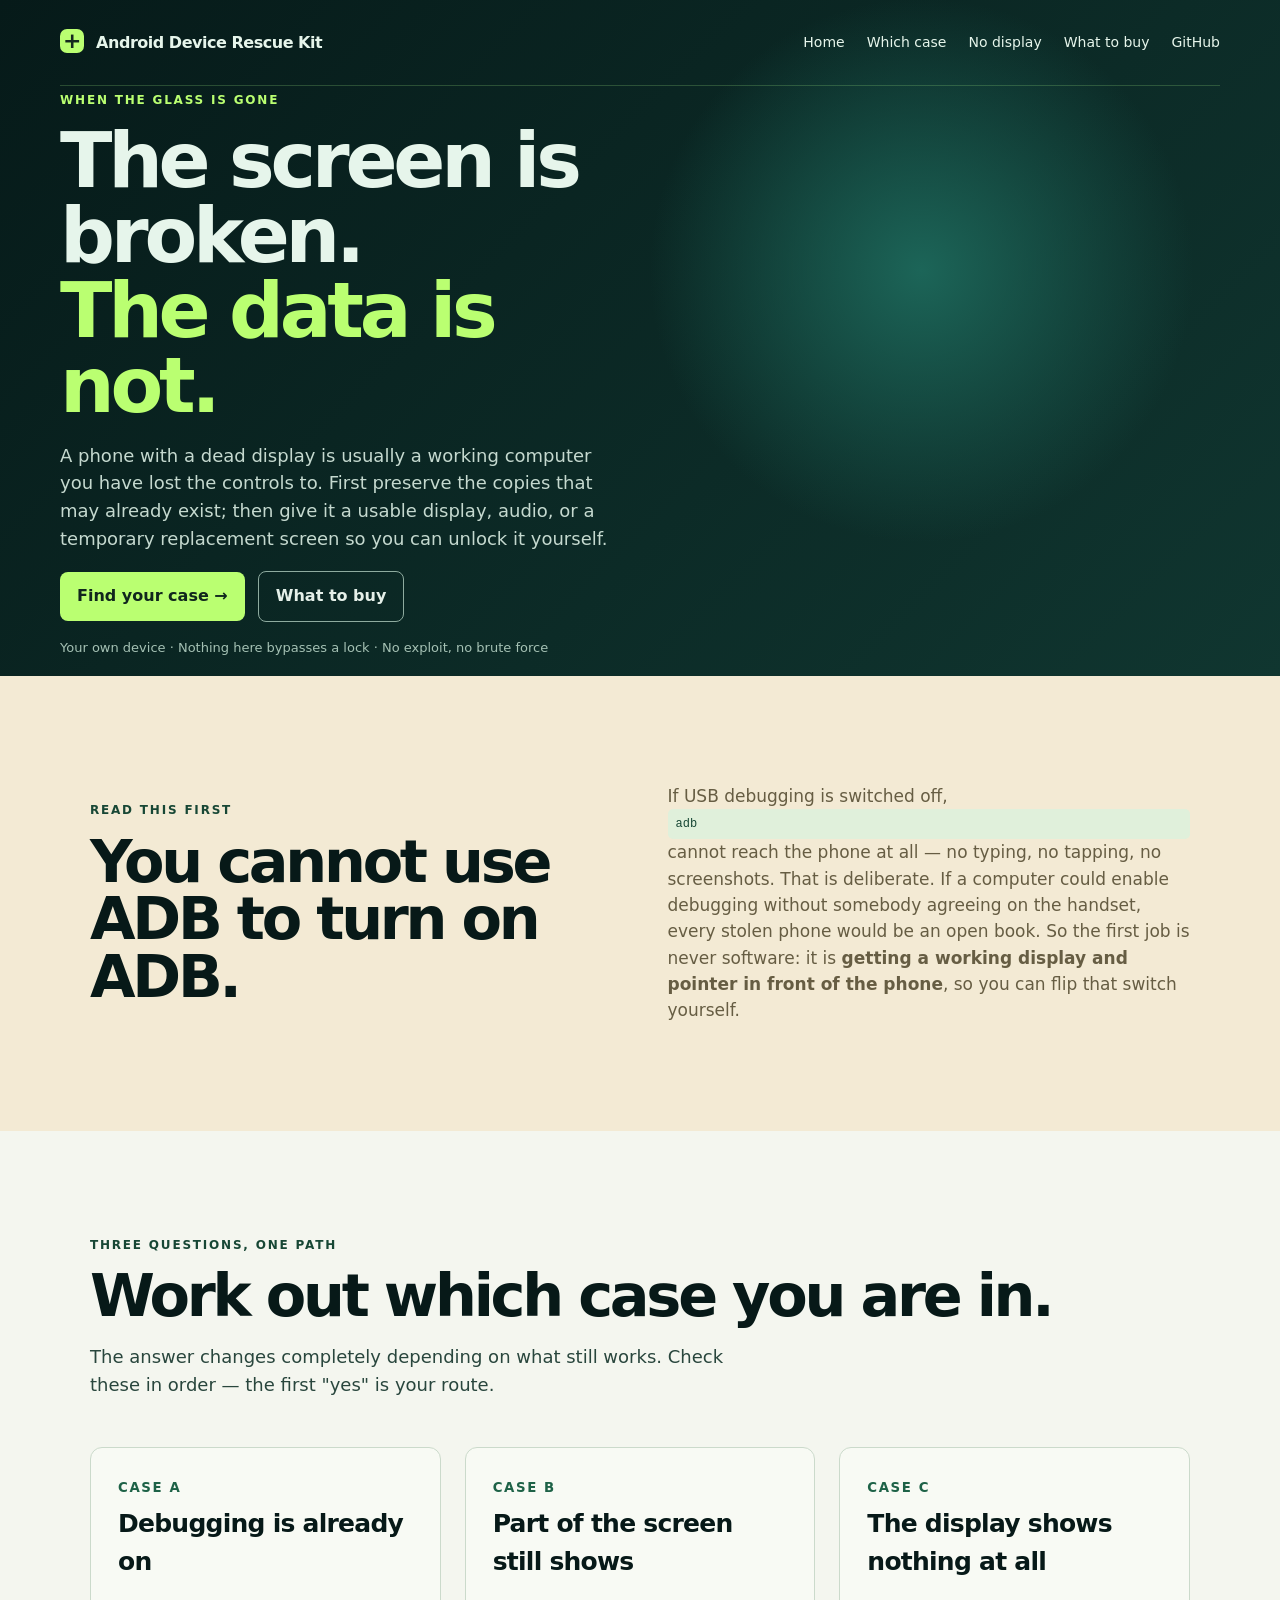
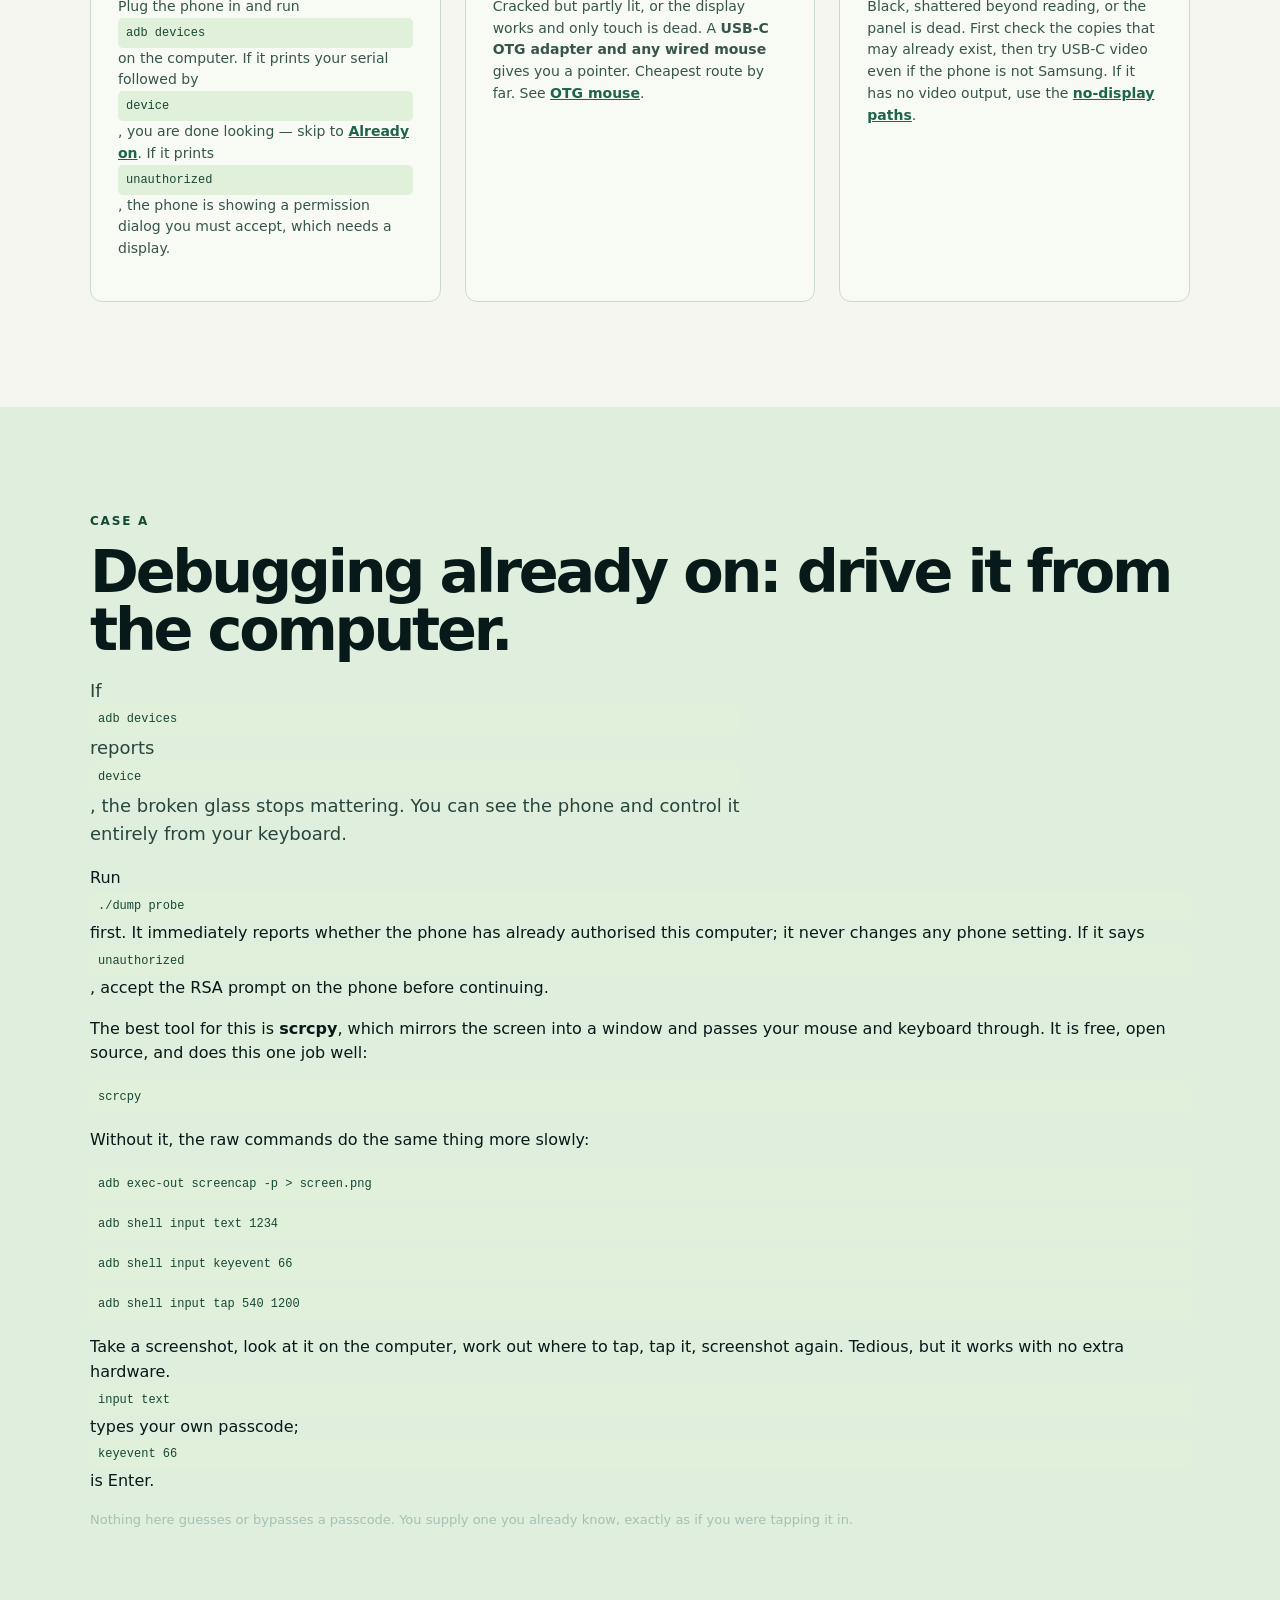
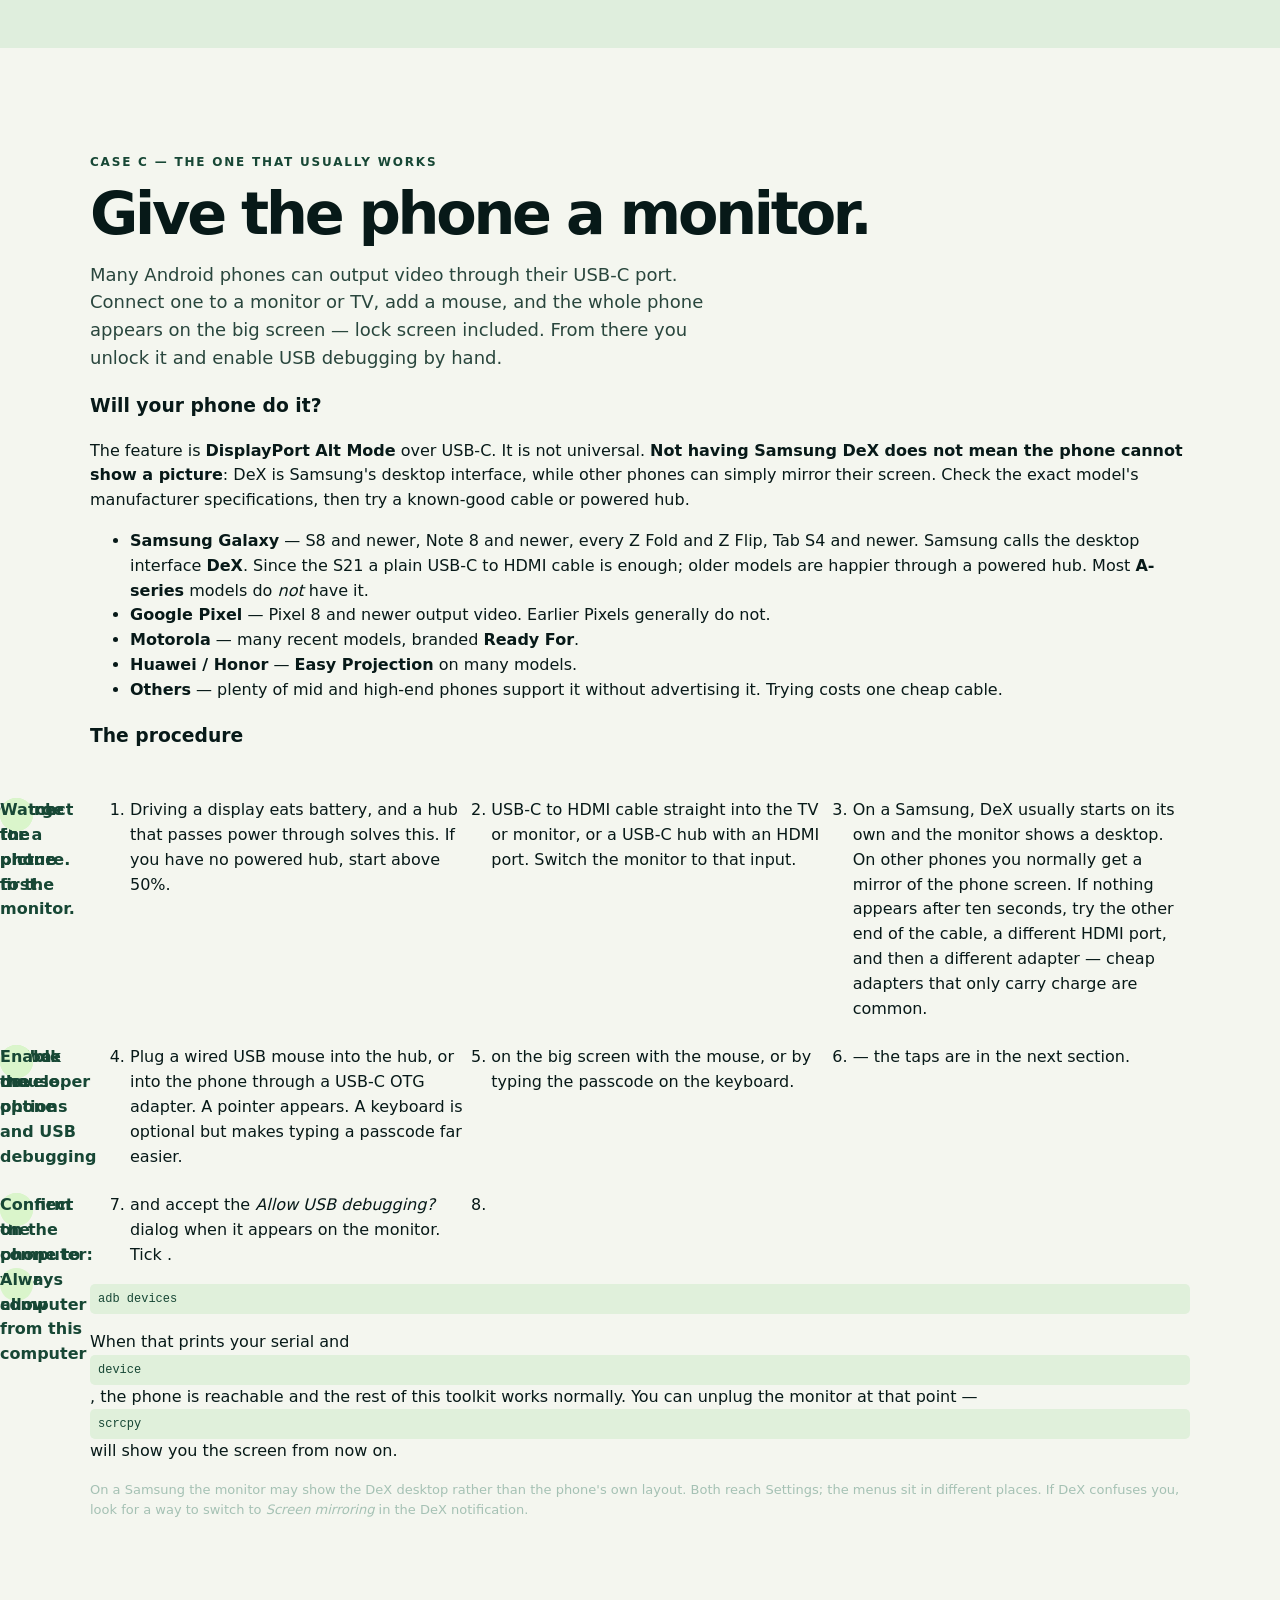
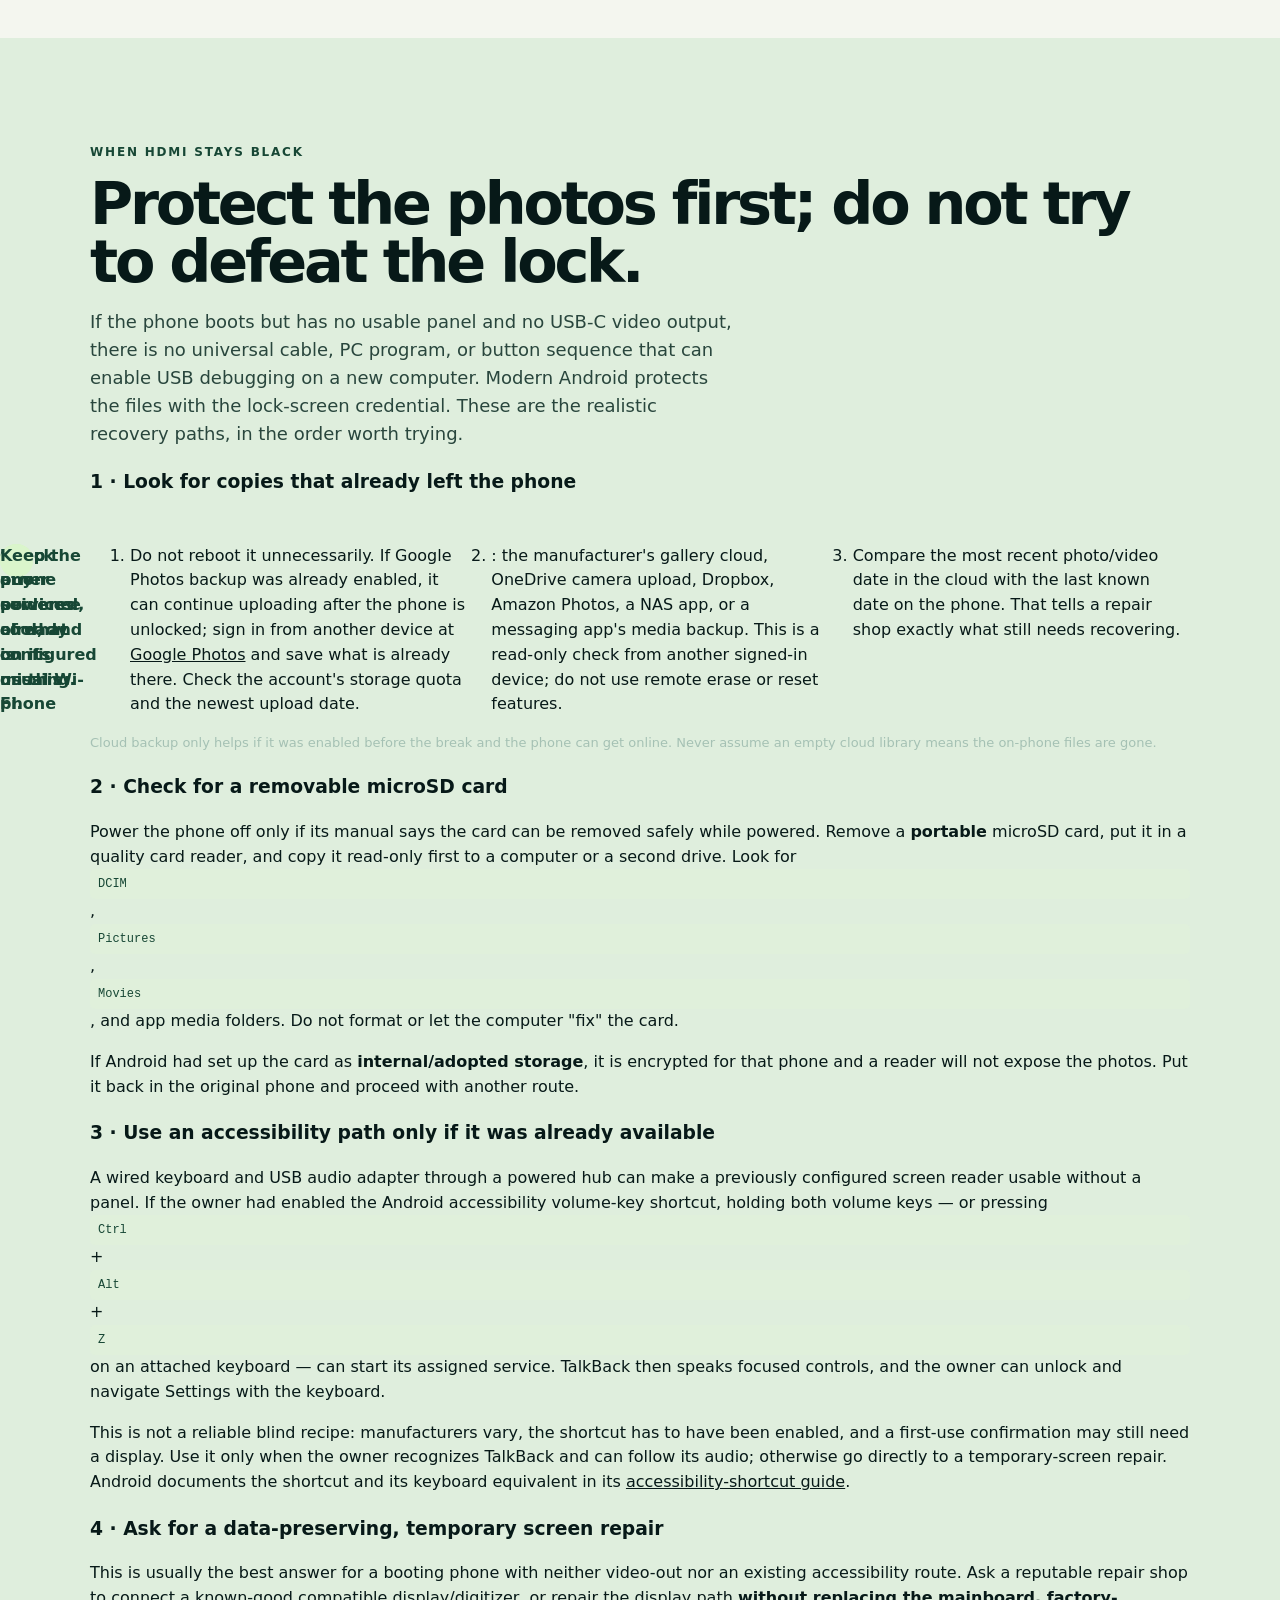
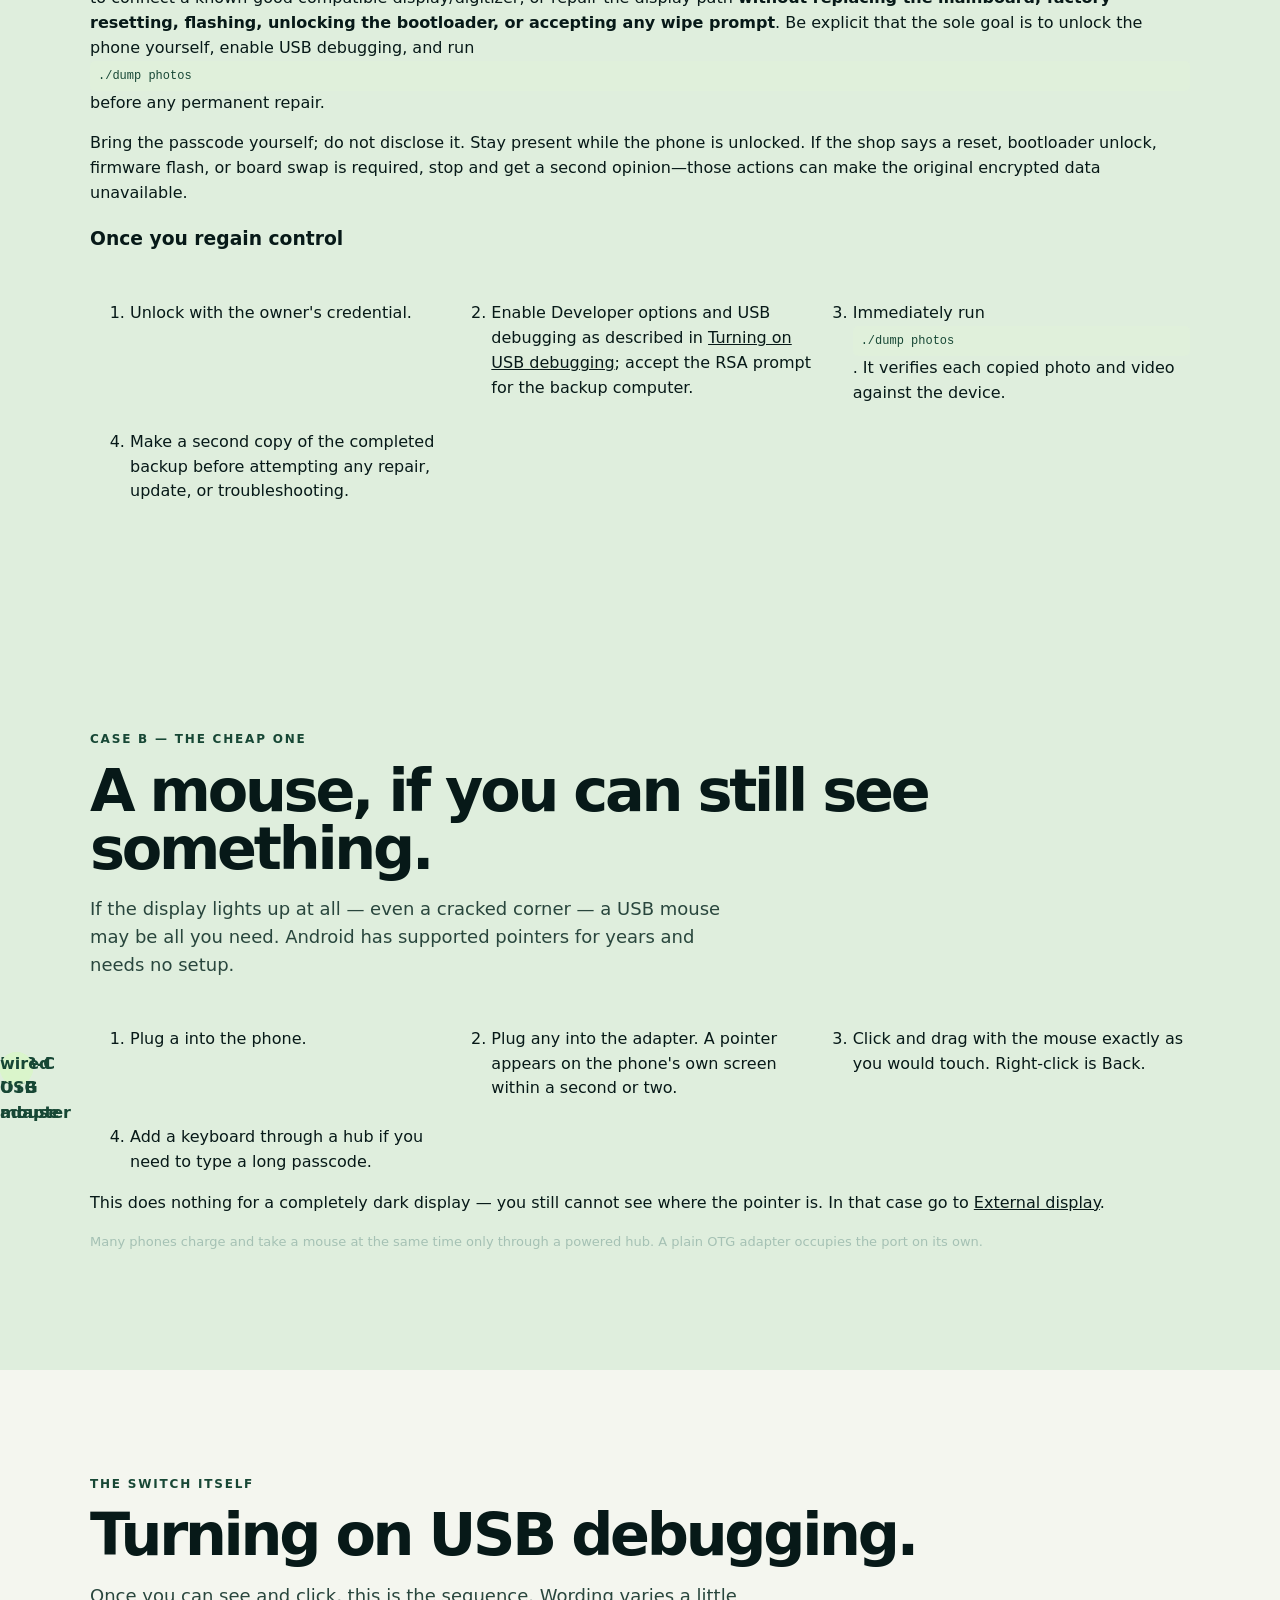
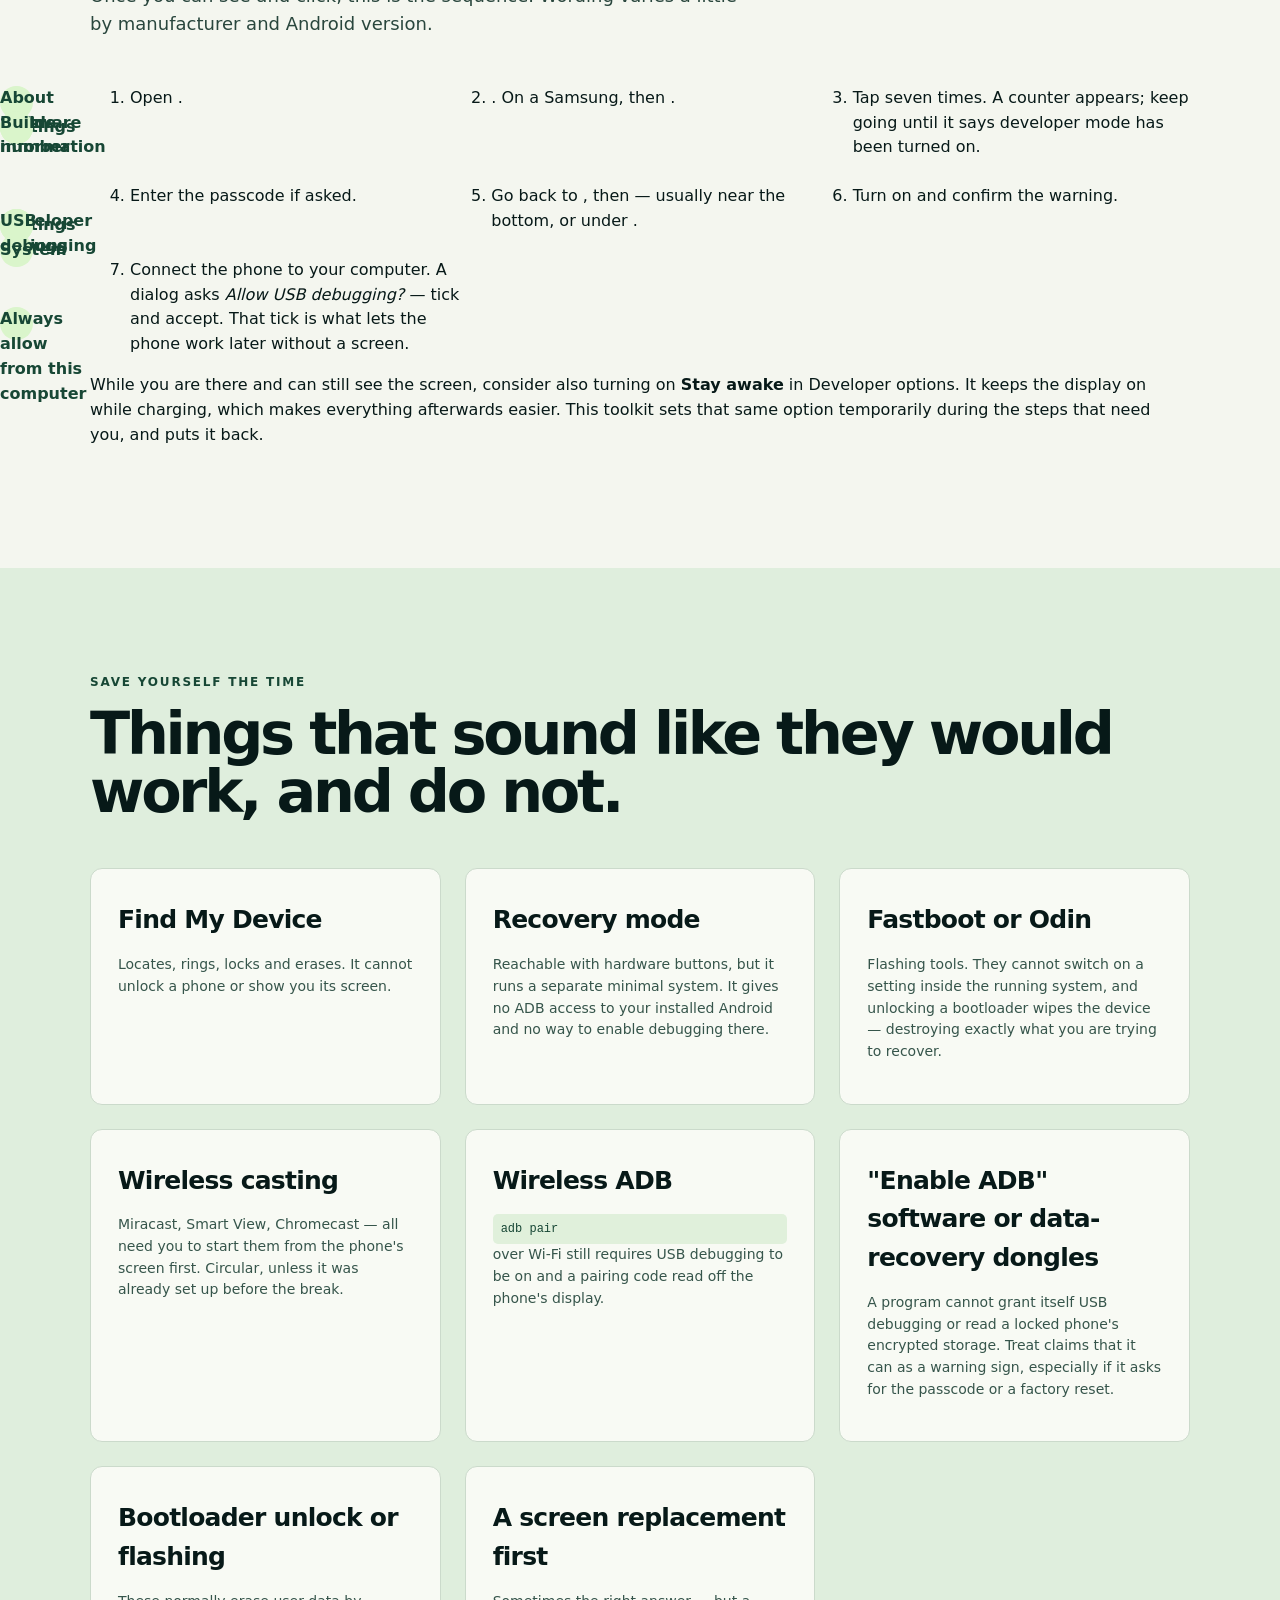
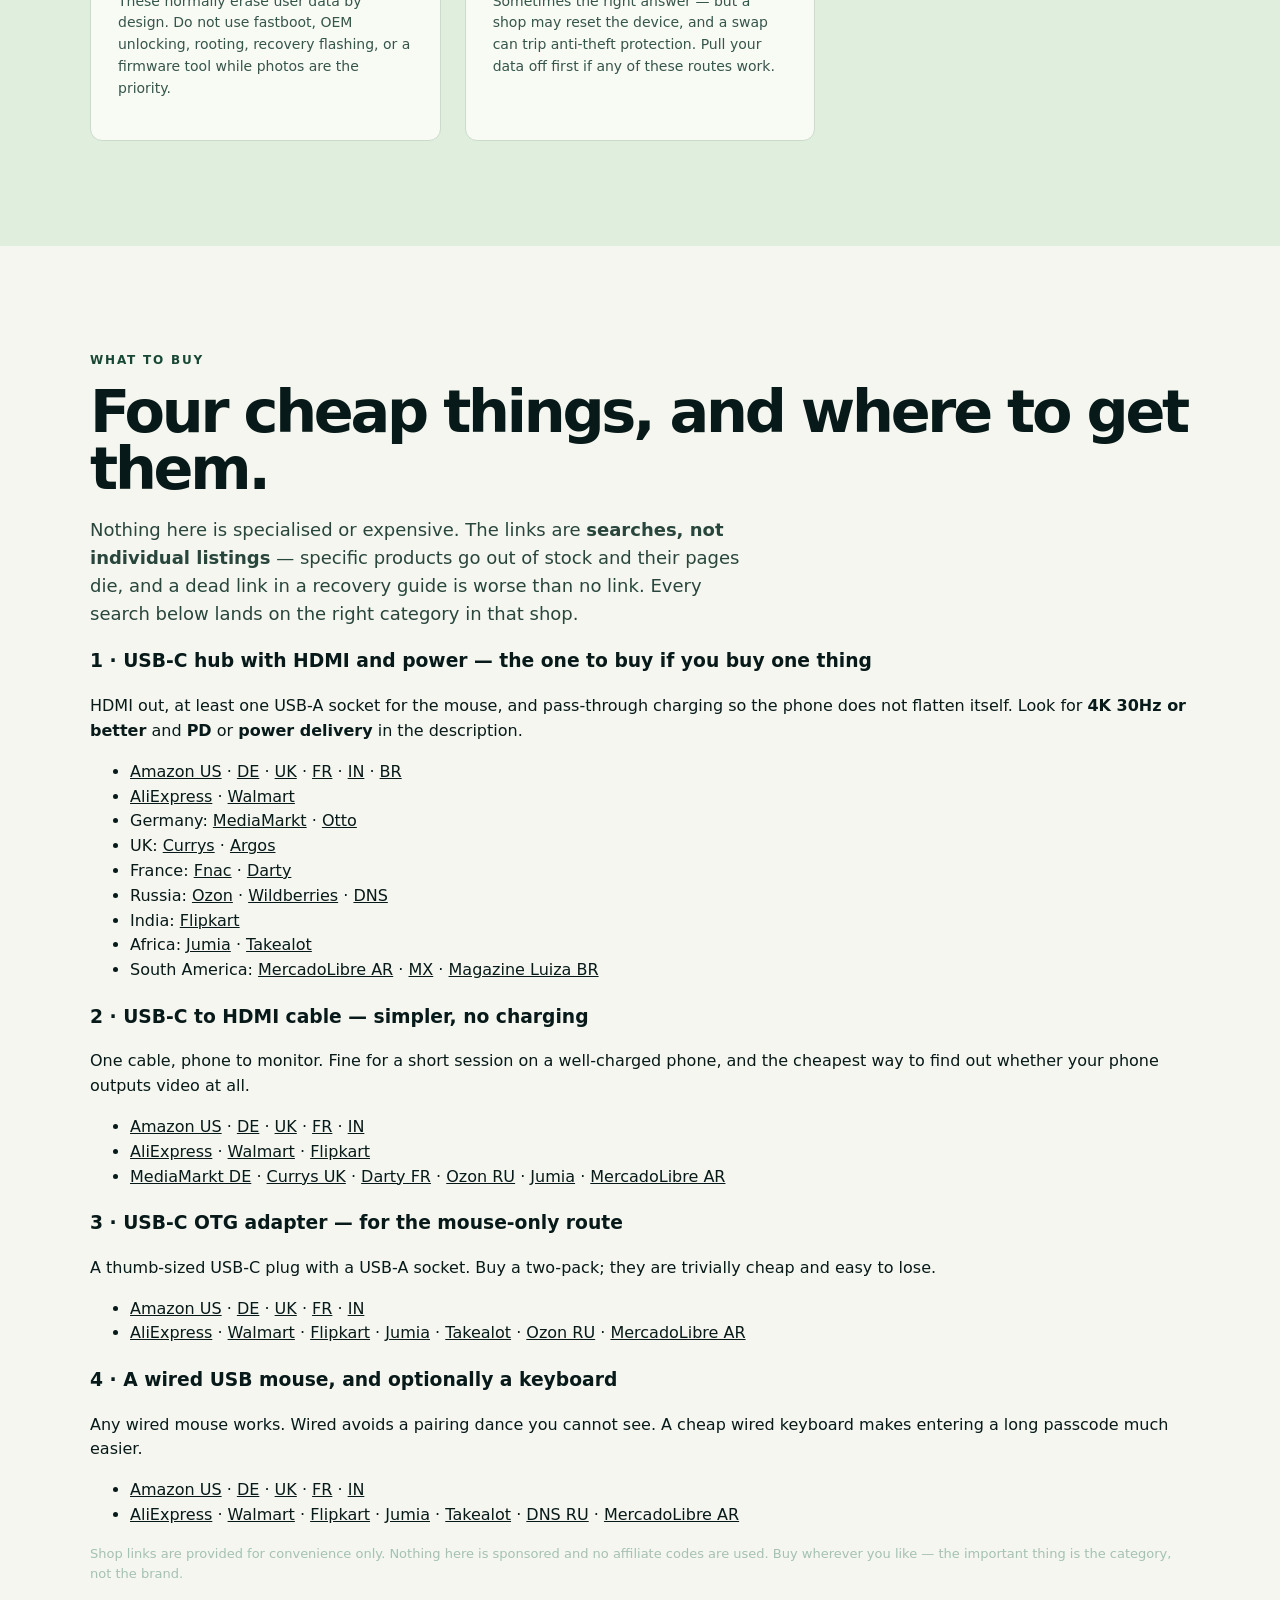
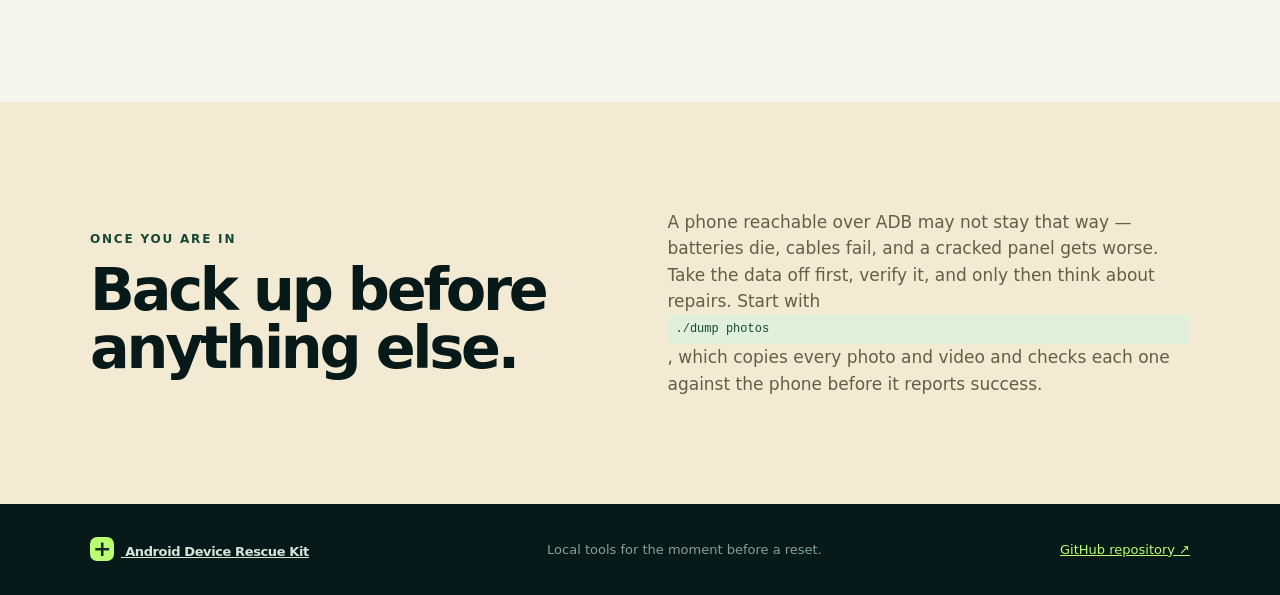
==== commit 0fa8888a: "docs: clarify broken-screen photo recovery" ====
--- a/docs/cracked-screen.html
+++ b/docs/cracked-screen.html
@@ -3,18 +3,18 @@
 <head>
   <meta charset="utf-8">
   <meta name="viewport" content="width=device-width, initial-scale=1">
-  <meta name="description" content="Recover an Android phone with a broken or unresponsive screen: external display over USB-C, OTG mouse, and how to enable USB debugging without touching the glass.">
+  <meta name="description" content="Recover photos and videos from a booting Android phone with a broken screen: cloud copies, removable storage, external display, accessibility, and data-preserving repair.">
   <title>Broken screen · Android Device Rescue Kit</title>
   <link rel="stylesheet" href="assets/site.css">
 </head>
 <body>
   <header class="hero" id="top">
-    <nav><a class="brand" href="index.html"><b>+</b> Android Device Rescue Kit</a><div><a href="index.html">Home</a><a href="#decide">Which case</a><a href="#display">External display</a><a href="#buy">What to buy</a><a href="https://github.com/nikolareljin/android-device-rescue-kit">GitHub</a></div></nav>
+    <nav><a class="brand" href="index.html"><b>+</b> Android Device Rescue Kit</a><div><a href="index.html">Home</a><a href="#decide">Which case</a><a href="#no-display">No display</a><a href="#buy">What to buy</a><a href="https://github.com/nikolareljin/android-device-rescue-kit">GitHub</a></div></nav>
     <div class="hero-grid">
       <div>
         <p class="eyebrow">WHEN THE GLASS IS GONE</p>
         <h1>The screen is broken.<br><span>The data is not.</span></h1>
-        <p class="lede">A phone with a dead display is usually a working computer you have lost the keyboard to. Give it a monitor and a mouse and it behaves like any other machine — including the lock screen, the settings, and the switch this toolkit needs.</p>
+        <p class="lede">A phone with a dead display is usually a working computer you have lost the controls to. First preserve the copies that may already exist; then give it a usable display, audio, or a temporary replacement screen so you can unlock it yourself.</p>
         <p><a class="button" href="#decide">Find your case →</a> <a class="button outline" href="#buy">What to buy</a></p>
         <p class="quiet">Your own device · Nothing here bypasses a lock · No exploit, no brute force</p>
       </div>
@@ -46,7 +46,7 @@
         <article>
           <small>CASE C</small>
           <h3>The display shows nothing at all</h3>
-          <p>Black, shattered beyond reading, or the panel is dead. You need video out of the phone over USB-C to a monitor. See <a href="#display">External display</a>. This is the route that saves a phone nothing else will.</p>
+          <p>Black, shattered beyond reading, or the panel is dead. First check the copies that may already exist, then try USB-C video even if the phone is not Samsung. If it has no video output, use the <a href="#no-display">no-display paths</a>.</p>
         </article>
       </div>
     </section>
@@ -55,6 +55,7 @@
       <p class="eyebrow">CASE A</p>
       <h2>Debugging already on: drive it from the computer.</h2>
       <p class="intro">If <code>adb devices</code> reports <code>device</code>, the broken glass stops mattering. You can see the phone and control it entirely from your keyboard.</p>
+      <p>Run <code>./dump probe</code> first. It immediately reports whether the phone has already authorised this computer; it never changes any phone setting. If it says <code>unauthorized</code>, accept the RSA prompt on the phone before continuing.</p>
       <p>The best tool for this is <b>scrcpy</b>, which mirrors the screen into a window and passes your mouse and keyboard through. It is free, open source, and does this one job well:</p>
       <div class="command"><code>scrcpy</code></div>
       <p>Without it, the raw commands do the same thing more slowly:</p>
@@ -72,7 +73,7 @@
       <p class="intro">Many Android phones can output video through their USB-C port. Connect one to a monitor or TV, add a mouse, and the whole phone appears on the big screen — lock screen included. From there you unlock it and enable USB debugging by hand.</p>
 
       <h3>Will your phone do it?</h3>
-      <p>The feature is <b>DisplayPort Alt Mode</b> over USB-C. It is not universal, and there is no way to check it from a computer while the phone is unreachable — so the honest test is to try the cable.</p>
+      <p>The feature is <b>DisplayPort Alt Mode</b> over USB-C. It is not universal. <b>Not having Samsung DeX does not mean the phone cannot show a picture</b>: DeX is Samsung's desktop interface, while other phones can simply mirror their screen. Check the exact model's manufacturer specifications, then try a known-good cable or powered hub.</p>
       <ul>
         <li><b>Samsung Galaxy</b> — S8 and newer, Note 8 and newer, every Z Fold and Z Flip, Tab S4 and newer. Samsung calls the desktop interface <b>DeX</b>. Since the S21 a plain USB-C to HDMI cable is enough; older models are happier through a powered hub. Most <b>A-series</b> models do <i>not</i> have it.</li>
         <li><b>Google Pixel</b> — Pixel 8 and newer output video. Earlier Pixels generally do not.</li>
@@ -95,6 +96,40 @@
       <div class="command"><code>adb devices</code></div>
       <p>When that prints your serial and <code>device</code>, the phone is reachable and the rest of this toolkit works normally. You can unplug the monitor at that point — <code>scrcpy</code> will show you the screen from now on.</p>
       <p class="quiet">On a Samsung the monitor may show the DeX desktop rather than the phone's own layout. Both reach Settings; the menus sit in different places. If DeX confuses you, look for a way to switch to <i>Screen mirroring</i> in the DeX notification.</p>
+    </section>
+
+    <section class="section pale" id="no-display">
+      <p class="eyebrow">WHEN HDMI STAYS BLACK</p>
+      <h2>Protect the photos first; do not try to defeat the lock.</h2>
+      <p class="intro">If the phone boots but has no usable panel and no USB-C video output, there is no universal cable, PC program, or button sequence that can enable USB debugging on a new computer. Modern Android protects the files with the lock-screen credential. These are the realistic recovery paths, in the order worth trying.</p>
+
+      <h3>1 · Look for copies that already left the phone</h3>
+      <ol class="steps">
+        <li><b>Keep the phone powered, cool, and on its usual Wi-Fi.</b> Do not reboot it unnecessarily. If Google Photos backup was already enabled, it can continue uploading after the phone is unlocked; sign in from another device at <a href="https://photos.google.com/">Google Photos</a> and save what is already there. Check the account's storage quota and the newest upload date.</li>
+        <li><b>Check other services already configured on this phone</b>: the manufacturer's gallery cloud, OneDrive camera upload, Dropbox, Amazon Photos, a NAS app, or a messaging app's media backup. This is a read-only check from another signed-in device; do not use remote erase or reset features.</li>
+        <li><b>Keep any evidence of what is missing.</b> Compare the most recent photo/video date in the cloud with the last known date on the phone. That tells a repair shop exactly what still needs recovering.</li>
+      </ol>
+      <p class="quiet">Cloud backup only helps if it was enabled before the break and the phone can get online. Never assume an empty cloud library means the on-phone files are gone.</p>
+
+      <h3>2 · Check for a removable microSD card</h3>
+      <p>Power the phone off only if its manual says the card can be removed safely while powered. Remove a <b>portable</b> microSD card, put it in a quality card reader, and copy it read-only first to a computer or a second drive. Look for <code>DCIM</code>, <code>Pictures</code>, <code>Movies</code>, and app media folders. Do not format or let the computer "fix" the card.</p>
+      <p>If Android had set up the card as <b>internal/adopted storage</b>, it is encrypted for that phone and a reader will not expose the photos. Put it back in the original phone and proceed with another route.</p>
+
+      <h3>3 · Use an accessibility path only if it was already available</h3>
+      <p>A wired keyboard and USB audio adapter through a powered hub can make a previously configured screen reader usable without a panel. If the owner had enabled the Android accessibility volume-key shortcut, holding both volume keys — or pressing <code>Ctrl</code> + <code>Alt</code> + <code>Z</code> on an attached keyboard — can start its assigned service. TalkBack then speaks focused controls, and the owner can unlock and navigate Settings with the keyboard.</p>
+      <p>This is not a reliable blind recipe: manufacturers vary, the shortcut has to have been enabled, and a first-use confirmation may still need a display. Use it only when the owner recognizes TalkBack and can follow its audio; otherwise go directly to a temporary-screen repair. Android documents the shortcut and its keyboard equivalent in its <a href="https://support.google.com/accessibility/android/answer/7650693">accessibility-shortcut guide</a>.</p>
+
+      <h3>4 · Ask for a data-preserving, temporary screen repair</h3>
+      <p>This is usually the best answer for a booting phone with neither video-out nor an existing accessibility route. Ask a reputable repair shop to connect a known-good compatible display/digitizer, or repair the display path <b>without replacing the mainboard, factory-resetting, flashing, unlocking the bootloader, or accepting any wipe prompt</b>. Be explicit that the sole goal is to unlock the phone yourself, enable USB debugging, and run <code>./dump photos</code> before any permanent repair.</p>
+      <p>Bring the passcode yourself; do not disclose it. Stay present while the phone is unlocked. If the shop says a reset, bootloader unlock, firmware flash, or board swap is required, stop and get a second opinion—those actions can make the original encrypted data unavailable.</p>
+
+      <h3>Once you regain control</h3>
+      <ol class="steps">
+        <li>Unlock with the owner's credential.</li>
+        <li>Enable Developer options and USB debugging as described in <a href="#enable">Turning on USB debugging</a>; accept the RSA prompt for the backup computer.</li>
+        <li>Immediately run <code>./dump photos</code>. It verifies each copied photo and video against the device.</li>
+        <li>Make a second copy of the completed backup before attempting any repair, update, or troubleshooting.</li>
+      </ol>
     </section>
 
     <section class="section pale" id="otg">
@@ -136,6 +171,8 @@
         <article><h3>Fastboot or Odin</h3><p>Flashing tools. They cannot switch on a setting inside the running system, and unlocking a bootloader wipes the device — destroying exactly what you are trying to recover.</p></article>
         <article><h3>Wireless casting</h3><p>Miracast, Smart View, Chromecast — all need you to start them from the phone's screen first. Circular, unless it was already set up before the break.</p></article>
         <article><h3>Wireless ADB</h3><p><code>adb pair</code> over Wi-Fi still requires USB debugging to be on and a pairing code read off the phone's display.</p></article>
+        <article><h3>"Enable ADB" software or data-recovery dongles</h3><p>A program cannot grant itself USB debugging or read a locked phone's encrypted storage. Treat claims that it can as a warning sign, especially if it asks for the passcode or a factory reset.</p></article>
+        <article><h3>Bootloader unlock or flashing</h3><p>These normally erase user data by design. Do not use fastboot, OEM unlocking, rooting, recovery flashing, or a firmware tool while photos are the priority.</p></article>
         <article><h3>A screen replacement first</h3><p>Sometimes the right answer — but a shop may reset the device, and a swap can trip anti-theft protection. Pull your data off first if any of these routes work.</p></article>
       </div>
     </section>
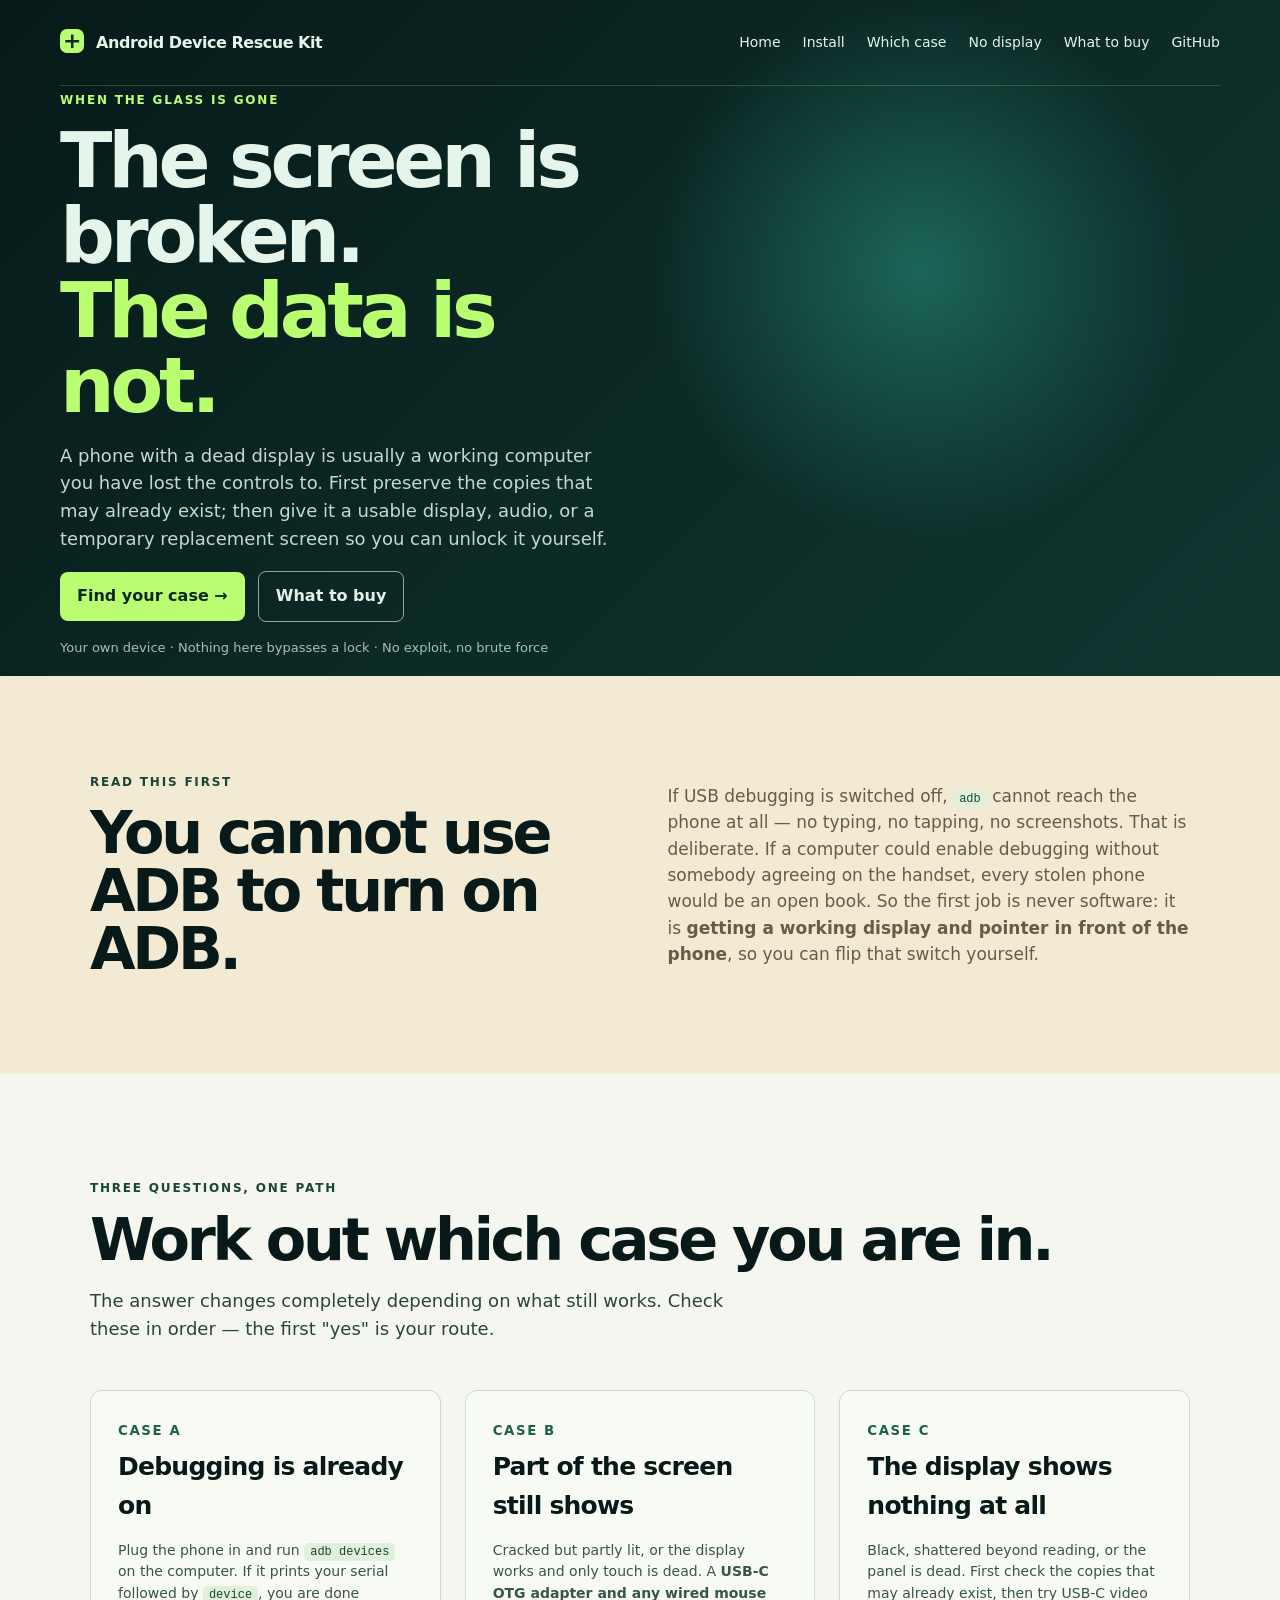
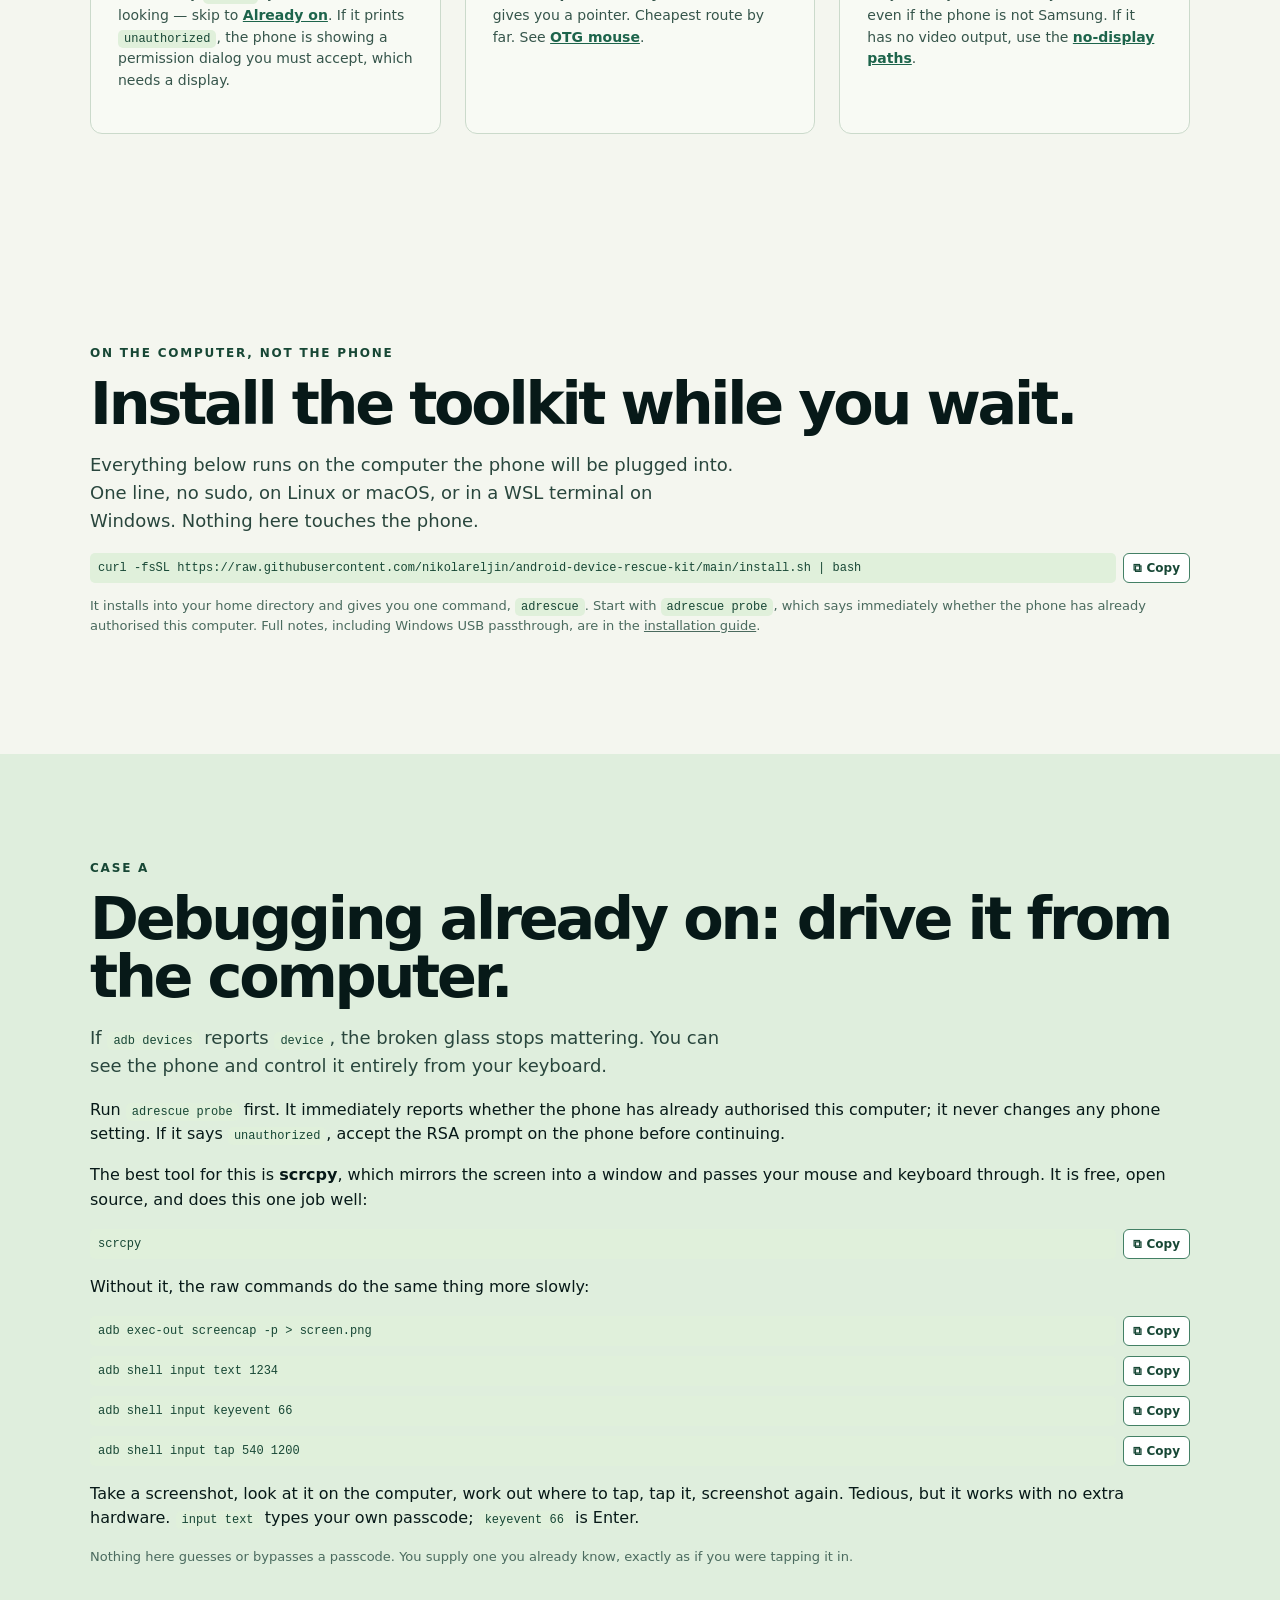
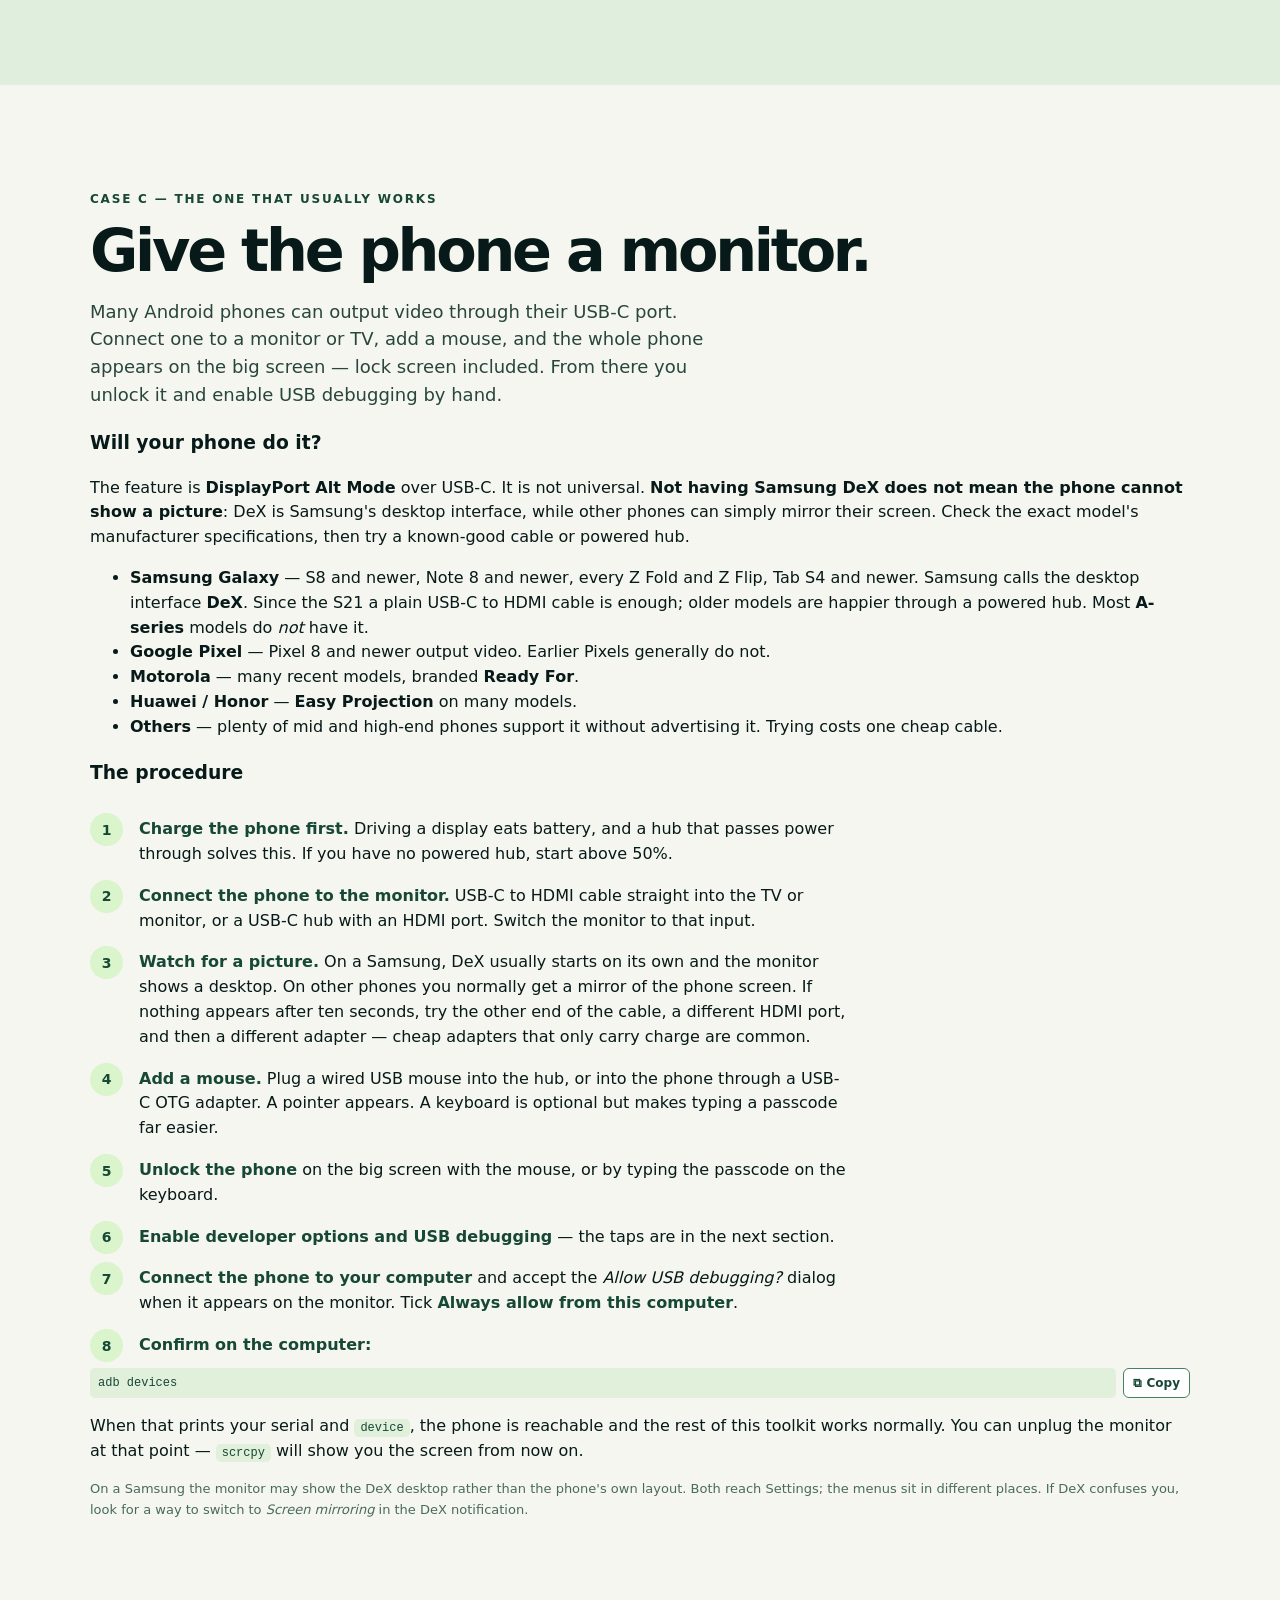
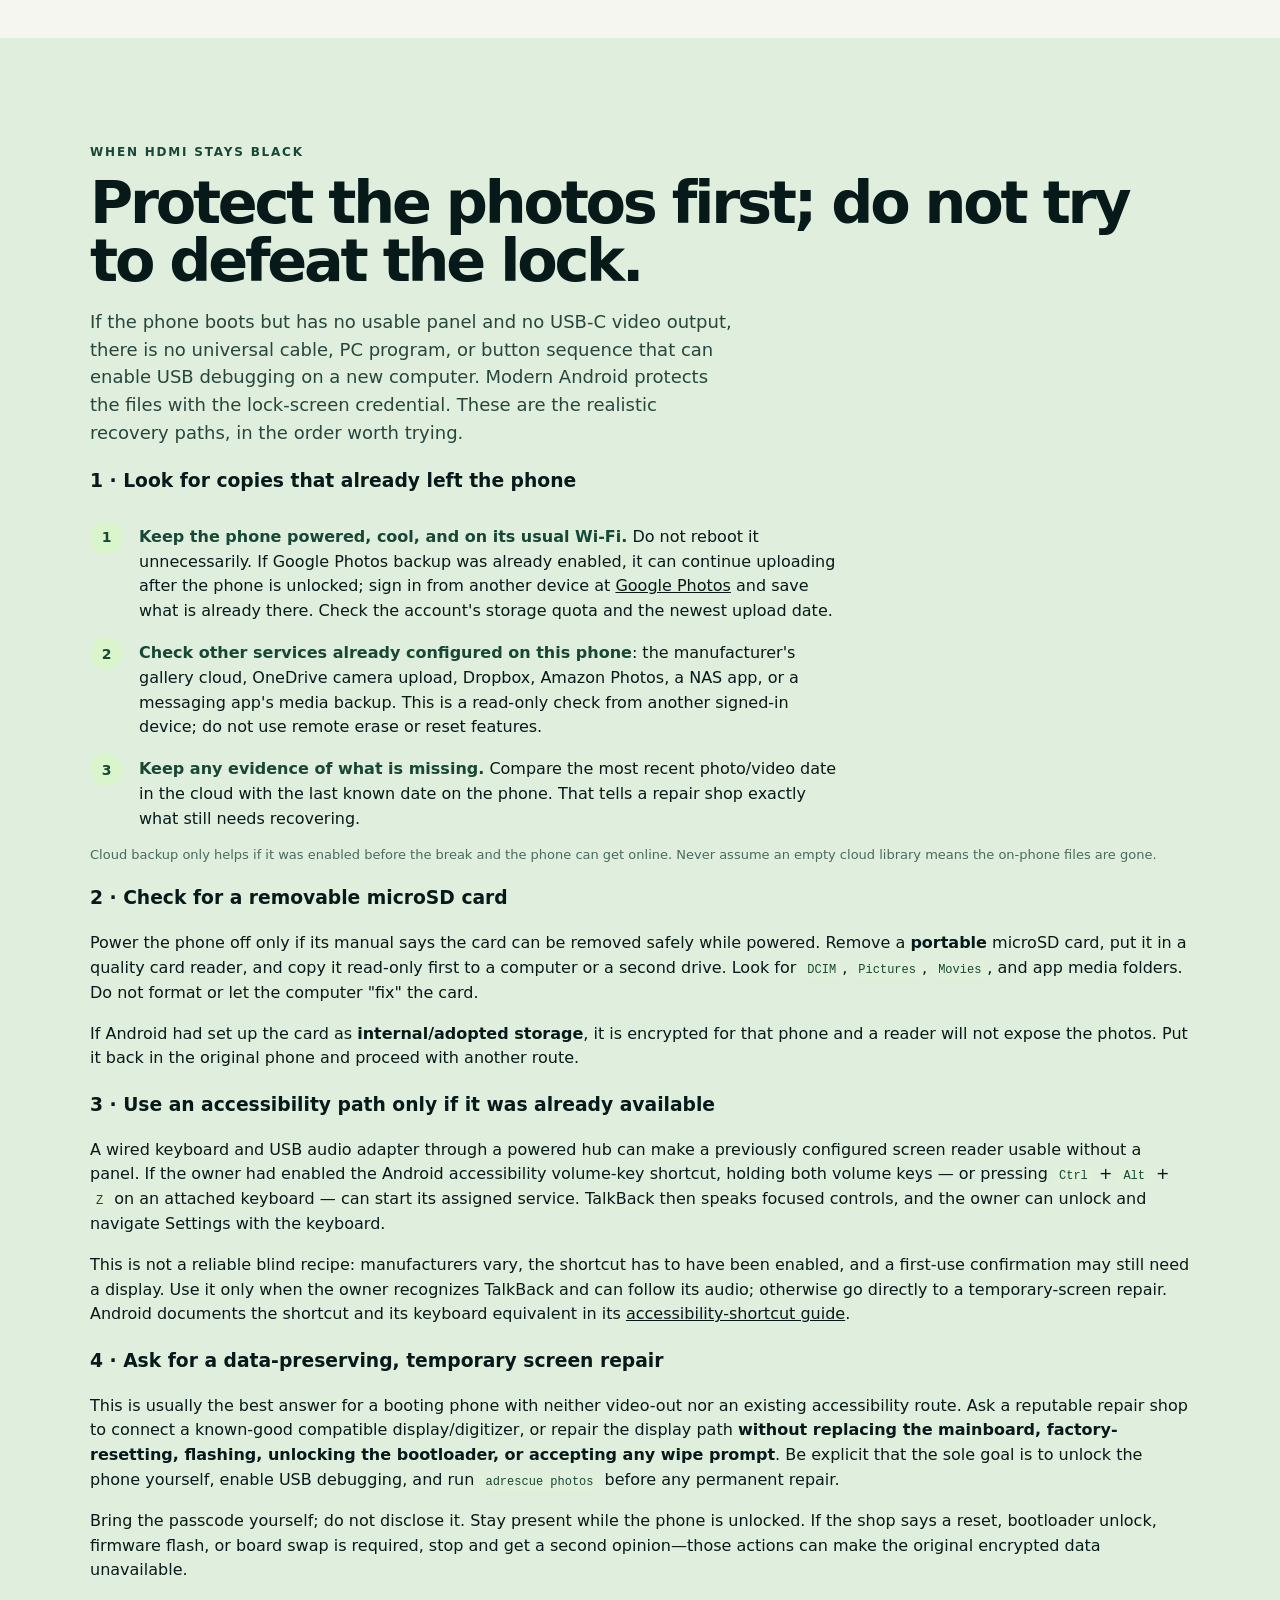
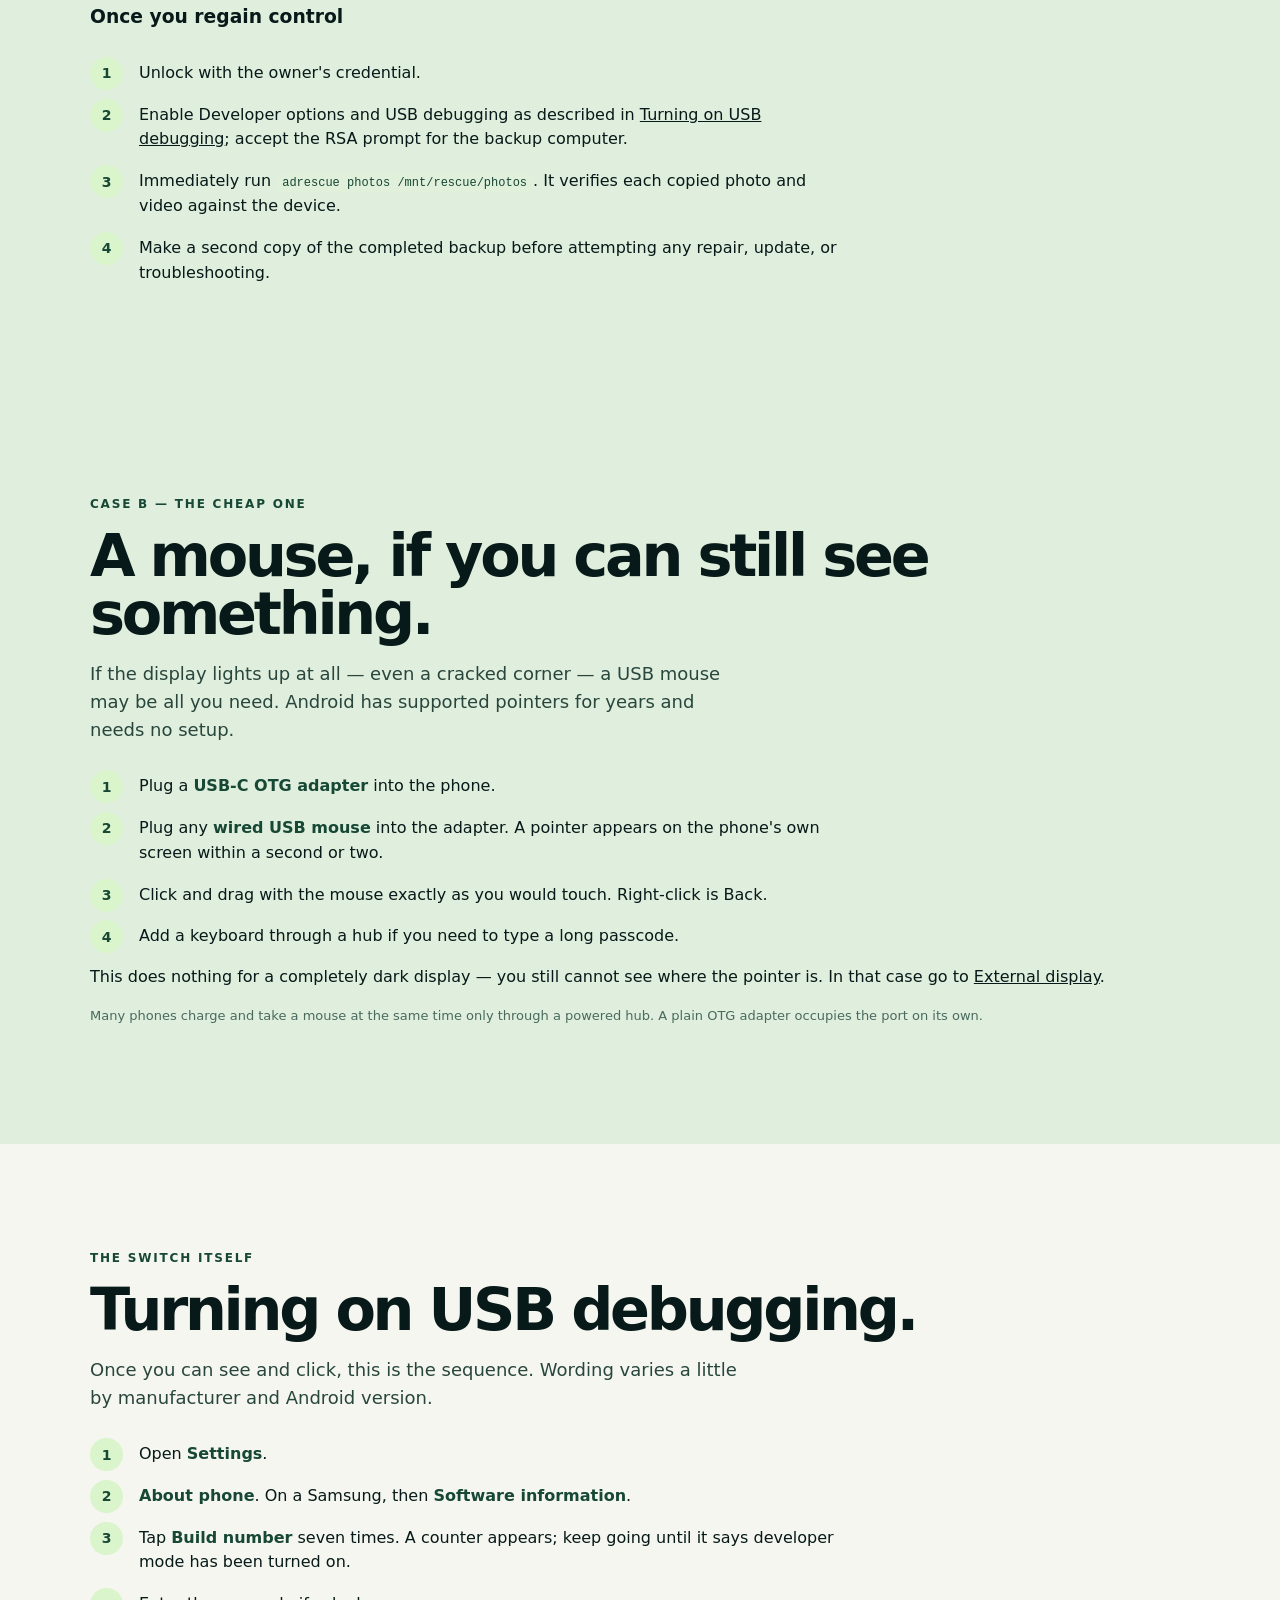
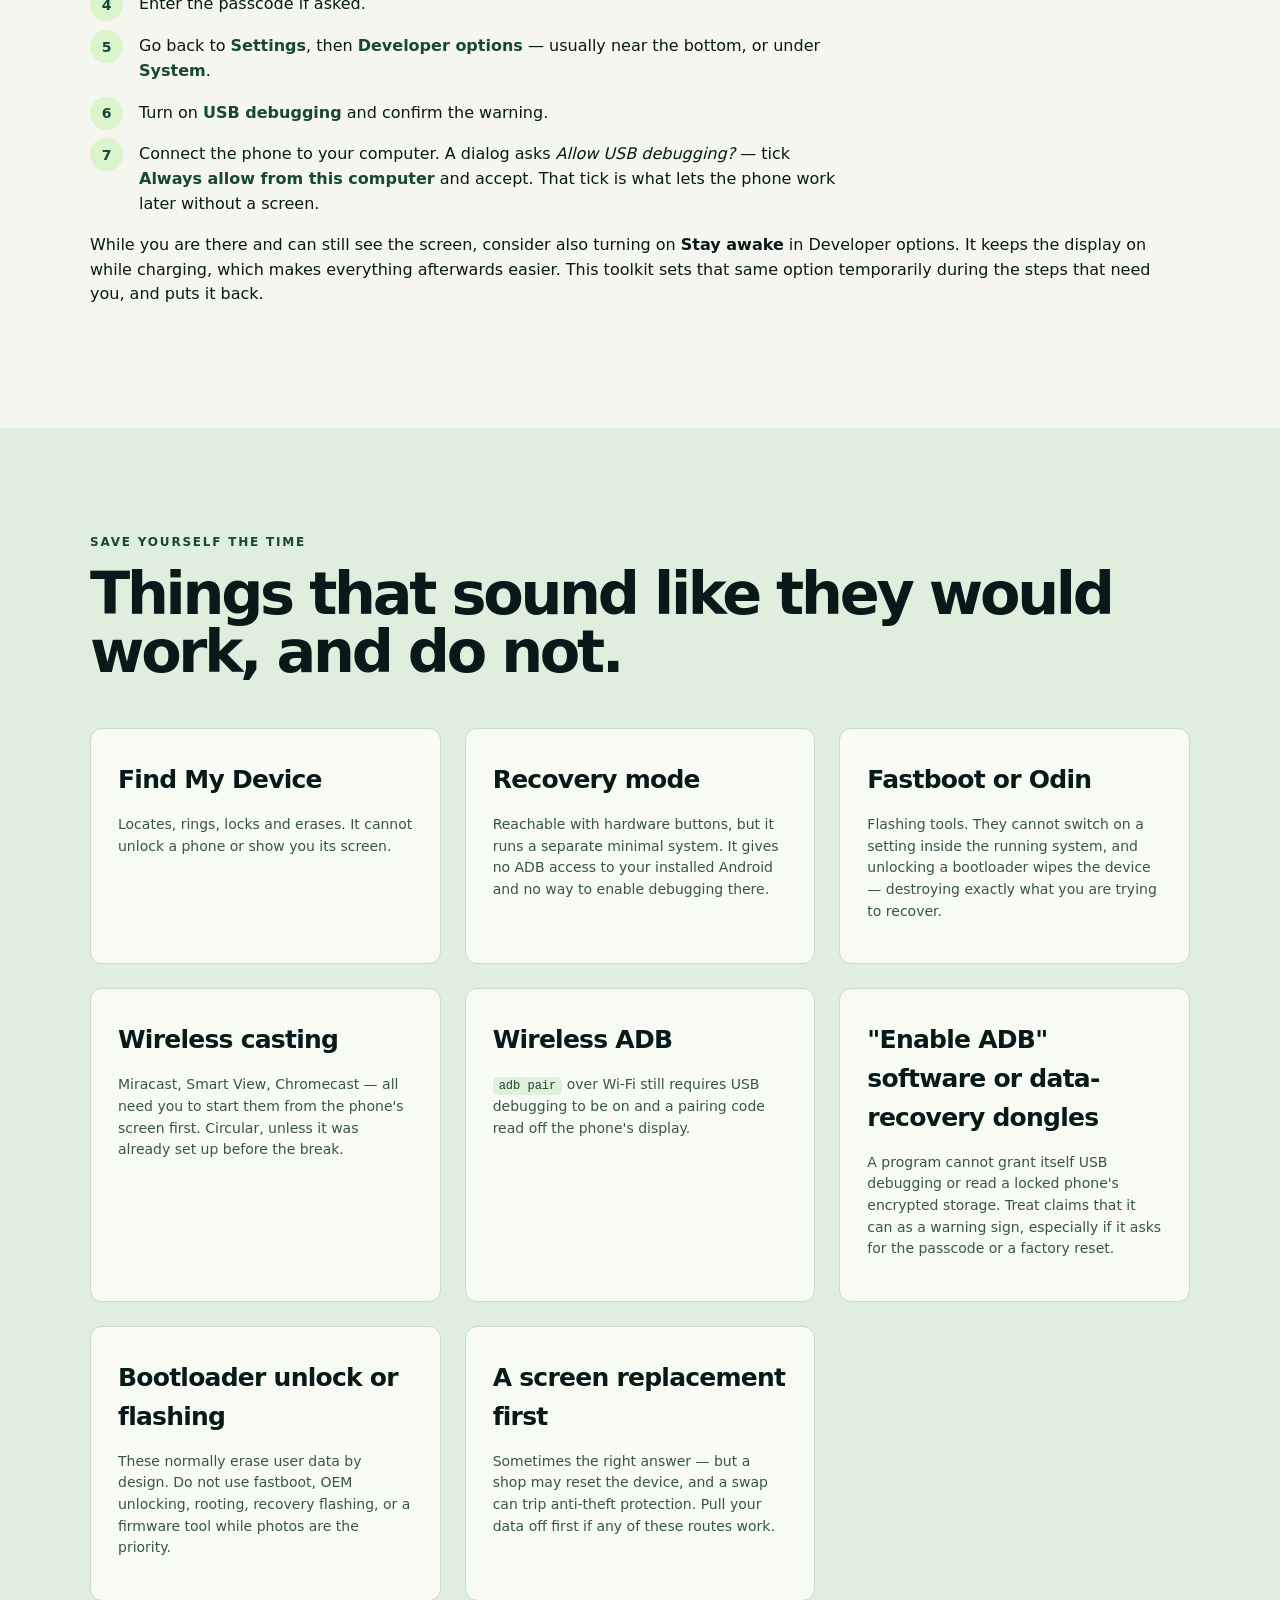
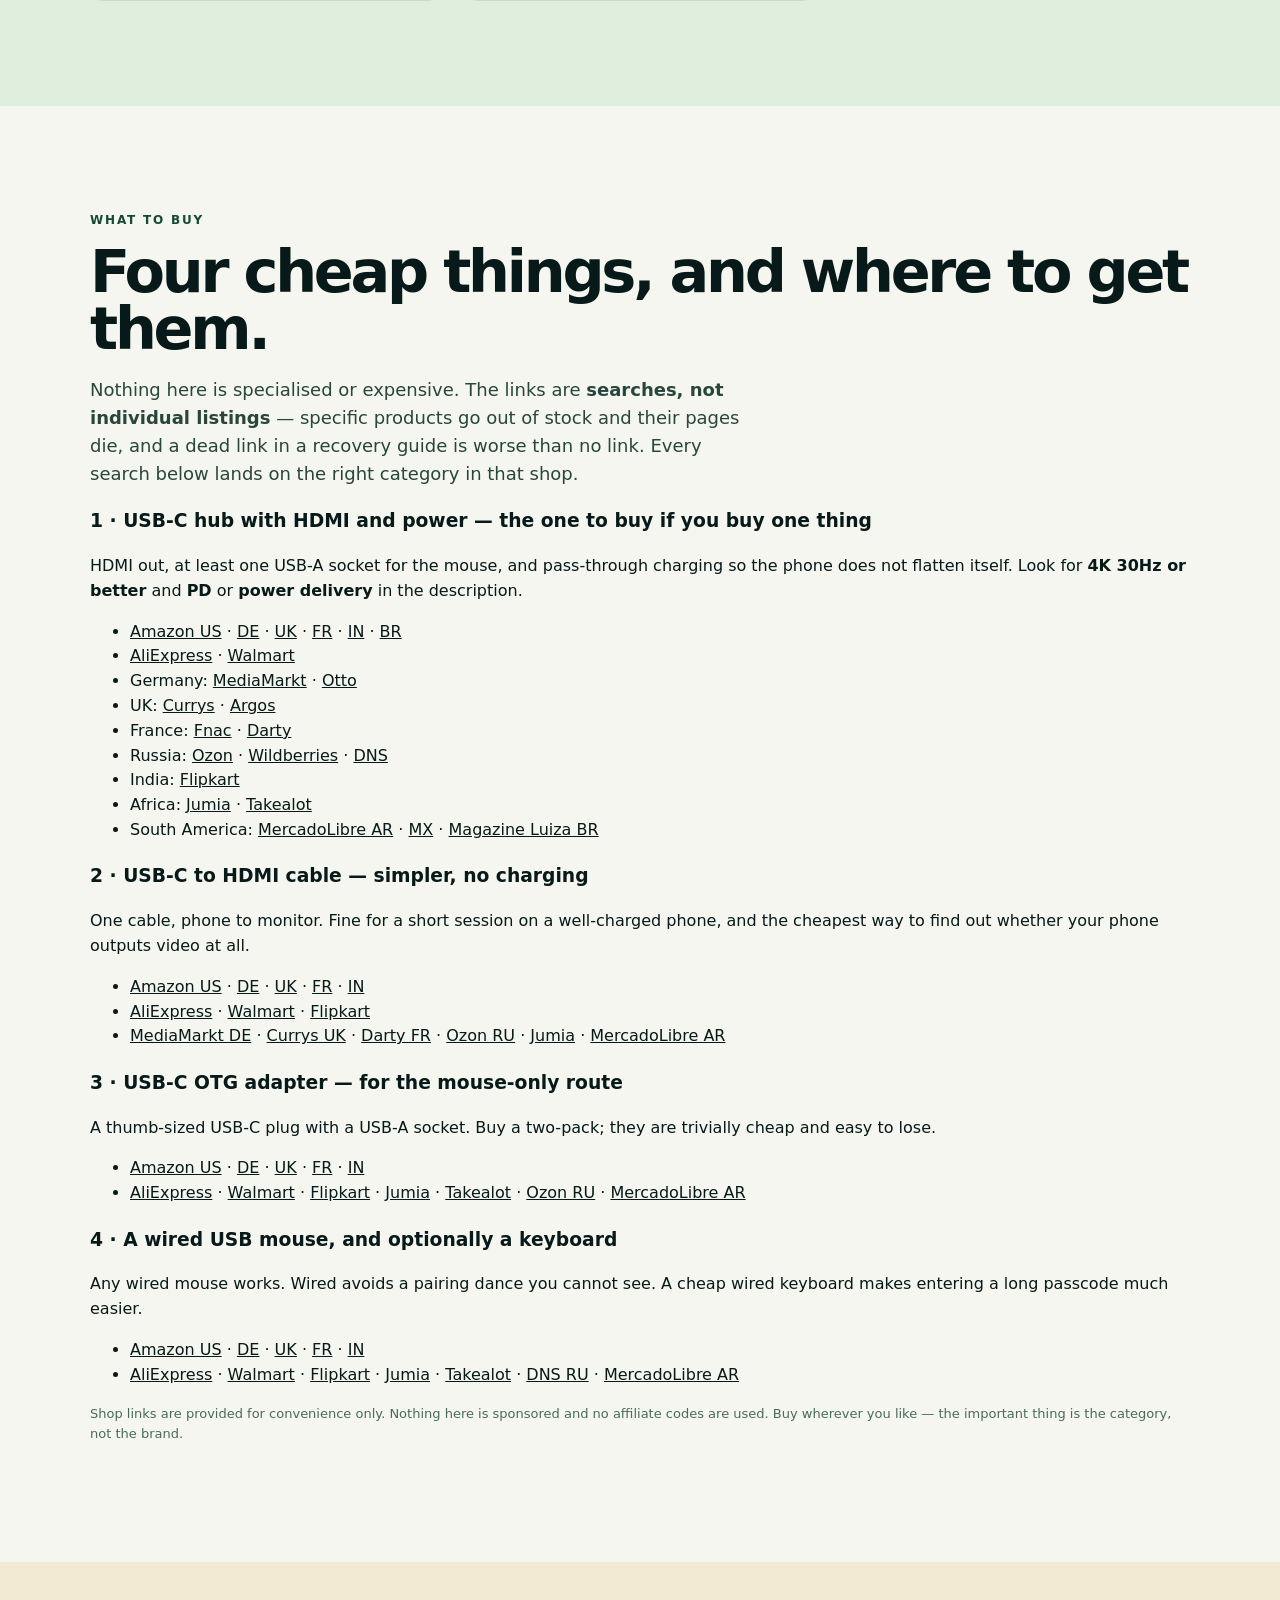
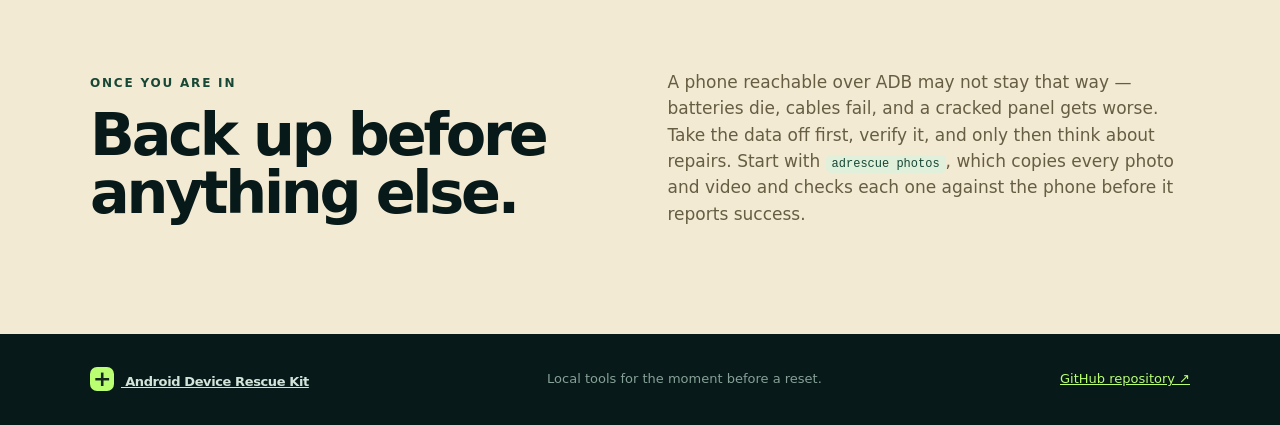
==== commit c7b981de: "docs: put the installer on the site, and make the copy buttons work everywhere The site never mentio" ====
--- a/docs/cracked-screen.html
+++ b/docs/cracked-screen.html
@@ -6,10 +6,11 @@
   <meta name="description" content="Recover photos and videos from a booting Android phone with a broken screen: cloud copies, removable storage, external display, accessibility, and data-preserving repair.">
   <title>Broken screen · Android Device Rescue Kit</title>
   <link rel="stylesheet" href="assets/site.css">
+  <script src="assets/copy.js" defer></script>
 </head>
 <body>
   <header class="hero" id="top">
-    <nav><a class="brand" href="index.html"><b>+</b> Android Device Rescue Kit</a><div><a href="index.html">Home</a><a href="#decide">Which case</a><a href="#no-display">No display</a><a href="#buy">What to buy</a><a href="https://github.com/nikolareljin/android-device-rescue-kit">GitHub</a></div></nav>
+    <nav><a class="brand" href="index.html"><b>+</b> Android Device Rescue Kit</a><div><a href="index.html">Home</a><a href="#install">Install</a><a href="#decide">Which case</a><a href="#no-display">No display</a><a href="#buy">What to buy</a><a href="https://github.com/nikolareljin/android-device-rescue-kit">GitHub</a></div></nav>
     <div class="hero-grid">
       <div>
         <p class="eyebrow">WHEN THE GLASS IS GONE</p>
@@ -51,18 +52,26 @@
       </div>
     </section>
 
+    <section class="section" id="install">
+      <p class="eyebrow">ON THE COMPUTER, NOT THE PHONE</p>
+      <h2>Install the toolkit while you wait.</h2>
+      <p class="intro">Everything below runs on the computer the phone will be plugged into. One line, no sudo, on Linux or macOS, or in a WSL terminal on Windows. Nothing here touches the phone.</p>
+      <div class="command"><code>curl -fsSL https://raw.githubusercontent.com/nikolareljin/android-device-rescue-kit/main/install.sh | bash</code><button class="copy" type="button" data-copy="curl -fsSL https://raw.githubusercontent.com/nikolareljin/android-device-rescue-kit/main/install.sh | bash" aria-label="Copy the install command">⧉ Copy</button></div>
+      <p class="quiet">It installs into your home directory and gives you one command, <code>adrescue</code>. Start with <code>adrescue probe</code>, which says immediately whether the phone has already authorised this computer. Full notes, including Windows USB passthrough, are in the <a href="https://github.com/nikolareljin/android-device-rescue-kit/blob/main/docs/installation.md">installation guide</a>.</p>
+    </section>
+
     <section class="section pale" id="already-on">
       <p class="eyebrow">CASE A</p>
       <h2>Debugging already on: drive it from the computer.</h2>
       <p class="intro">If <code>adb devices</code> reports <code>device</code>, the broken glass stops mattering. You can see the phone and control it entirely from your keyboard.</p>
-      <p>Run <code>./dump probe</code> first. It immediately reports whether the phone has already authorised this computer; it never changes any phone setting. If it says <code>unauthorized</code>, accept the RSA prompt on the phone before continuing.</p>
+      <p>Run <code>adrescue probe</code> first. It immediately reports whether the phone has already authorised this computer; it never changes any phone setting. If it says <code>unauthorized</code>, accept the RSA prompt on the phone before continuing.</p>
       <p>The best tool for this is <b>scrcpy</b>, which mirrors the screen into a window and passes your mouse and keyboard through. It is free, open source, and does this one job well:</p>
-      <div class="command"><code>scrcpy</code></div>
+      <div class="command"><code>scrcpy</code><button class="copy" type="button" data-copy="scrcpy" aria-label="Copy the scrcpy command">⧉ Copy</button></div>
       <p>Without it, the raw commands do the same thing more slowly:</p>
-      <div class="command"><code>adb exec-out screencap -p &gt; screen.png</code></div>
-      <div class="command"><code>adb shell input text 1234</code></div>
-      <div class="command"><code>adb shell input keyevent 66</code></div>
-      <div class="command"><code>adb shell input tap 540 1200</code></div>
+      <div class="command"><code>adb exec-out screencap -p &gt; screen.png</code><button class="copy" type="button" data-copy="adb exec-out screencap -p &gt; screen.png" aria-label="Copy the screenshot command">⧉ Copy</button></div>
+      <div class="command"><code>adb shell input text 1234</code><button class="copy" type="button" data-copy="adb shell input text 1234" aria-label="Copy the passcode typing command">⧉ Copy</button></div>
+      <div class="command"><code>adb shell input keyevent 66</code><button class="copy" type="button" data-copy="adb shell input keyevent 66" aria-label="Copy the Enter key command">⧉ Copy</button></div>
+      <div class="command"><code>adb shell input tap 540 1200</code><button class="copy" type="button" data-copy="adb shell input tap 540 1200" aria-label="Copy the screen tap command">⧉ Copy</button></div>
       <p>Take a screenshot, look at it on the computer, work out where to tap, tap it, screenshot again. Tedious, but it works with no extra hardware. <code>input text</code> types your own passcode; <code>keyevent 66</code> is Enter.</p>
       <p class="quiet">Nothing here guesses or bypasses a passcode. You supply one you already know, exactly as if you were tapping it in.</p>
     </section>
@@ -93,7 +102,7 @@
         <li><b>Connect the phone to your computer</b> and accept the <i>Allow USB debugging?</i> dialog when it appears on the monitor. Tick <b>Always allow from this computer</b>.</li>
         <li><b>Confirm on the computer:</b></li>
       </ol>
-      <div class="command"><code>adb devices</code></div>
+      <div class="command"><code>adb devices</code><button class="copy" type="button" data-copy="adb devices" aria-label="Copy the device check command">⧉ Copy</button></div>
       <p>When that prints your serial and <code>device</code>, the phone is reachable and the rest of this toolkit works normally. You can unplug the monitor at that point — <code>scrcpy</code> will show you the screen from now on.</p>
       <p class="quiet">On a Samsung the monitor may show the DeX desktop rather than the phone's own layout. Both reach Settings; the menus sit in different places. If DeX confuses you, look for a way to switch to <i>Screen mirroring</i> in the DeX notification.</p>
     </section>
@@ -120,14 +129,14 @@
       <p>This is not a reliable blind recipe: manufacturers vary, the shortcut has to have been enabled, and a first-use confirmation may still need a display. Use it only when the owner recognizes TalkBack and can follow its audio; otherwise go directly to a temporary-screen repair. Android documents the shortcut and its keyboard equivalent in its <a href="https://support.google.com/accessibility/android/answer/7650693">accessibility-shortcut guide</a>.</p>
 
       <h3>4 · Ask for a data-preserving, temporary screen repair</h3>
-      <p>This is usually the best answer for a booting phone with neither video-out nor an existing accessibility route. Ask a reputable repair shop to connect a known-good compatible display/digitizer, or repair the display path <b>without replacing the mainboard, factory-resetting, flashing, unlocking the bootloader, or accepting any wipe prompt</b>. Be explicit that the sole goal is to unlock the phone yourself, enable USB debugging, and run <code>./dump photos</code> before any permanent repair.</p>
+      <p>This is usually the best answer for a booting phone with neither video-out nor an existing accessibility route. Ask a reputable repair shop to connect a known-good compatible display/digitizer, or repair the display path <b>without replacing the mainboard, factory-resetting, flashing, unlocking the bootloader, or accepting any wipe prompt</b>. Be explicit that the sole goal is to unlock the phone yourself, enable USB debugging, and run <code>adrescue photos</code> before any permanent repair.</p>
       <p>Bring the passcode yourself; do not disclose it. Stay present while the phone is unlocked. If the shop says a reset, bootloader unlock, firmware flash, or board swap is required, stop and get a second opinion—those actions can make the original encrypted data unavailable.</p>
 
       <h3>Once you regain control</h3>
       <ol class="steps">
         <li>Unlock with the owner's credential.</li>
         <li>Enable Developer options and USB debugging as described in <a href="#enable">Turning on USB debugging</a>; accept the RSA prompt for the backup computer.</li>
-        <li>Immediately run <code>./dump photos</code>. It verifies each copied photo and video against the device.</li>
+        <li>Immediately run <code>adrescue photos /mnt/rescue/photos</code>. It verifies each copied photo and video against the device.</li>
         <li>Make a second copy of the completed backup before attempting any repair, update, or troubleshooting.</li>
       </ol>
     </section>
@@ -223,7 +232,7 @@
 
     <section class="warning">
       <div><p class="eyebrow">ONCE YOU ARE IN</p><h2>Back up before anything else.</h2></div>
-      <p>A phone reachable over ADB may not stay that way — batteries die, cables fail, and a cracked panel gets worse. Take the data off first, verify it, and only then think about repairs. Start with <code>./dump photos</code>, which copies every photo and video and checks each one against the phone before it reports success.</p>
+      <p>A phone reachable over ADB may not stay that way — batteries die, cables fail, and a cracked panel gets worse. Take the data off first, verify it, and only then think about repairs. Start with <code>adrescue photos</code>, which copies every photo and video and checks each one against the phone before it reports success.</p>
     </section>
 
   </main>
--- a/docs/assets/site.css
+++ b/docs/assets/site.css
@@ -1 +1 @@
-:root{--ink:#071918;--deep:#0b2927;--lime:#baff71;--paper:#f4f6ef;--soft:#dfeedd;--muted:#36554b;--section-accent:#174735;--intro:#29463d}*{box-sizing:border-box}html{scroll-behavior:smooth}body{margin:0;color:var(--ink);background:var(--paper);font:16px/1.55 Inter,system-ui,sans-serif}a{color:inherit}.hero{color:#e6f5eb;background:radial-gradient(circle at 72% 40%,#1c6558,transparent 27%),linear-gradient(135deg,#061a19,#103630);padding:0 max(24px,calc((100vw - 1160px)/2));overflow:hidden}nav{height:86px;display:flex;align-items:center;justify-content:space-between;border-bottom:1px solid #91d67a40;gap:20px}nav div{display:flex;gap:22px;font-size:14px}nav a{text-decoration:none}.brand{font-weight:800;letter-spacing:-.03em}.brand b{display:inline-grid;place-items:center;width:24px;height:24px;border-radius:7px;color:#15281e;background:var(--lime);font-size:22px;line-height:1;margin-right:7px}.hero-grid{min-height:590px;display:grid;grid-template-columns:1fr 1fr;gap:50px;align-items:center}.eyebrow{color:var(--section-accent);font-size:12px;font-weight:800;letter-spacing:.15em;margin:0 0 13px}.hero .eyebrow{color:var(--lime)}h1,h2{letter-spacing:-.055em;line-height:.98;margin:0}h1{font-size:clamp(52px,6vw,86px)}h1 span{color:var(--lime)}h2{font-size:clamp(38px,4.6vw,62px)}.lede{font-size:18px;max-width:650px;color:#c5d9cf}.intro{font-size:18px;max-width:650px;color:var(--intro)}.button{display:inline-block;text-decoration:none;background:var(--lime);color:#10261d;padding:12px 17px;border-radius:8px;font-weight:800;margin-right:8px}.outline{border:1px solid #8eab9f;background:transparent;color:#e5f0e9}.quiet{font-size:13px;color:#a5c1b4}.scene{height:410px;position:relative}.rings{position:absolute;width:350px;height:350px;left:10%;top:15px;border:1px solid #75dcb755;border-radius:50%;box-shadow:0 0 0 48px #75dcb710}.phone{position:absolute;z-index:2;left:23%;top:0;width:215px;height:402px;padding:12px;border:8px solid #c5d4c9;border-radius:35px;background:#091312;box-shadow:0 25px 70px #0009}.phone>i{display:block;width:52px;height:6px;border-radius:4px;background:#5b6861;margin:1px auto 10px}.screen{height:333px;border-radius:23px;background:linear-gradient(160deg,#17443c,#091b19);text-align:center;padding-top:58px;color:#dfffbd}.bot{position:relative;width:82px;height:43px;margin:auto;background:var(--lime);border-radius:45px 45px 10px 10px}.bot:before,.bot:after{content:"";position:absolute;width:23px;height:2px;background:var(--lime);top:-8px}.bot:before{left:9px;transform:rotate(-30deg)}.bot:after{right:9px;transform:rotate(30deg)}.bot em{position:absolute;top:17px;width:6px;height:6px;border-radius:50%;background:#12332d}.bot em:first-child{left:23px}.bot em:last-child{right:23px}.screen strong{display:block;font-size:42px;font-weight:300;margin:22px 0 0}.screen small{font-size:10px;letter-spacing:.13em}.bar{width:110px;height:5px;margin:21px auto;border-radius:4px;background:#356b60}.bar:after{content:"";display:block;width:72%;height:100%;border-radius:4px;background:var(--lime)}.terminal{position:absolute;z-index:3;right:0;bottom:0;width:min(420px,80vw);padding:14px 18px;border:1px solid #55917c;border-radius:11px;background:#061211;box-shadow:0 18px 45px #0008;font:12px/1.7 ui-monospace,monospace}.terminal p{margin:2px 0}.terminal b,.terminal .cursor{color:var(--lime)}.ok{color:#a3e4bf}.cursor{animation:blink 1s step-end infinite}@keyframes blink{50%{opacity:0}}.metrics{position:relative;z-index:4;max-width:1080px;margin:-35px auto 0;display:grid;grid-template-columns:repeat(3,1fr);background:#fff;border:1px solid #dce6d8;border-radius:12px;overflow:hidden;box-shadow:0 12px 28px #10201916}.metrics div{padding:20px 27px;border-right:1px solid #dce6d8;font-weight:700}.metrics div:last-child{border:0}.metrics b{margin-right:12px;color:#2e7659;font-size:20px}.section{max-width:1100px;margin:auto;padding:105px 0}.steps,.cards{display:grid;grid-template-columns:repeat(3,1fr);gap:24px;margin-top:48px}.steps article{position:relative;padding-left:49px}.steps b{position:absolute;left:0;display:grid;place-items:center;width:33px;height:33px;border-radius:50%;background:#daf5cb;color:#174735}.steps h3{margin:0 0 7px}.steps p,.cards p{font-size:14px;color:var(--muted)}code,pre{font:12px ui-monospace,monospace}code{display:block;background:#e0f0db;color:#174735;padding:8px;border-radius:5px;overflow:auto}.command{display:flex;align-items:stretch;gap:7px;margin-top:10px}.command code{flex:1}.copy{border:1px solid #438065;border-radius:6px;background:#fff;color:#174735;padding:6px 9px;font:700 12px/1 system-ui,sans-serif;cursor:pointer;white-space:nowrap}.copy:hover,.copy:focus-visible{background:#174735;color:#fff;outline:2px solid #174735;outline-offset:2px}.pale{max-width:none;padding-left:max(24px,calc((100vw - 1100px)/2));padding-right:max(24px,calc((100vw - 1100px)/2));background:var(--soft)}.cards article{padding:27px;background:#f8faf4;border:1px solid #cbdacb;border-radius:12px}.cards small{color:#1e6247;font-weight:800;letter-spacing:.12em}.cards h3{font-size:25px;letter-spacing:-.03em;margin:5px 0 8px}.cards a,aside a{color:#1d644b;font-size:14px;font-weight:800}.recovery{display:grid;grid-template-columns:1.05fr .95fr;gap:80px;align-items:center}.dark{color:#3c554d}pre{padding:18px;background:#092720;color:#dfffbd;border-radius:8px;overflow:auto}pre span{color:var(--lime)}aside{padding:34px;background:var(--deep);color:#e4f1ea;border-radius:14px}aside h3{font-size:25px;margin:0}aside ul{list-style:none;padding:0;color:#c9dacf;font-size:14px}aside li{margin:13px 0}aside li:first-letter{color:var(--lime)}aside .no:first-letter{color:#ffc37a}aside a{color:var(--lime)}.warning{display:grid;grid-template-columns:1fr 1fr;gap:55px;align-items:center;padding:90px max(24px,calc((100vw - 1100px)/2));background:#f3ead4}.warning p:last-child{color:#665d43;font-size:17px}footer{display:flex;justify-content:space-between;gap:18px;align-items:center;padding:33px max(24px,calc((100vw - 1100px)/2));background:#071918;color:#d3e4db;font-size:13px}footer span{color:#86a197}footer>a:last-child{color:var(--lime)}@media(max-width:800px){nav div{display:none}.hero-grid,.recovery{grid-template-columns:1fr;padding:55px 0}.scene{height:360px}.phone{left:8%}.metrics,.steps,.cards,.warning{grid-template-columns:1fr}.metrics{margin:0;border-radius:0}.metrics div{border-right:0;border-bottom:1px solid #dce6d8}.section,.pale,.warning{padding:70px 24px}.warning{gap:18px}.command{align-items:stretch}.copy{padding:7px}footer{display:block}footer>*{display:block;margin:12px 0}}
+:root{--ink:#071918;--deep:#0b2927;--lime:#baff71;--paper:#f4f6ef;--soft:#dfeedd;--muted:#36554b;--section-accent:#174735;--intro:#29463d}*{box-sizing:border-box}html{scroll-behavior:smooth}body{margin:0;color:var(--ink);background:var(--paper);font:16px/1.55 Inter,system-ui,sans-serif}a{color:inherit}.hero{color:#e6f5eb;background:radial-gradient(circle at 72% 40%,#1c6558,transparent 27%),linear-gradient(135deg,#061a19,#103630);padding:0 max(24px,calc((100vw - 1160px)/2));overflow:hidden}nav{height:86px;display:flex;align-items:center;justify-content:space-between;border-bottom:1px solid #91d67a40;gap:20px}nav div{display:flex;gap:22px;font-size:14px}nav a{text-decoration:none}.brand{font-weight:800;letter-spacing:-.03em}.brand b{display:inline-grid;place-items:center;width:24px;height:24px;border-radius:7px;color:#15281e;background:var(--lime);font-size:22px;line-height:1;margin-right:7px}.hero-grid{min-height:590px;display:grid;grid-template-columns:1fr 1fr;gap:50px;align-items:center}.eyebrow{color:var(--section-accent);font-size:12px;font-weight:800;letter-spacing:.15em;margin:0 0 13px}.hero .eyebrow{color:var(--lime)}h1,h2{letter-spacing:-.055em;line-height:.98;margin:0}h1{font-size:clamp(52px,6vw,86px)}h1 span{color:var(--lime)}h2{font-size:clamp(38px,4.6vw,62px)}.lede{font-size:18px;max-width:650px;color:#c5d9cf}.intro{font-size:18px;max-width:650px;color:var(--intro)}.button{display:inline-block;text-decoration:none;background:var(--lime);color:#10261d;padding:12px 17px;border-radius:8px;font-weight:800;margin-right:8px}.outline{border:1px solid #8eab9f;background:transparent;color:#e5f0e9}.quiet{font-size:13px;color:#4a6a5e}.hero .quiet{color:#a5c1b4}.scene{height:410px;position:relative}.rings{position:absolute;width:350px;height:350px;left:10%;top:15px;border:1px solid #75dcb755;border-radius:50%;box-shadow:0 0 0 48px #75dcb710}.phone{position:absolute;z-index:2;left:23%;top:0;width:215px;height:402px;padding:12px;border:8px solid #c5d4c9;border-radius:35px;background:#091312;box-shadow:0 25px 70px #0009}.phone>i{display:block;width:52px;height:6px;border-radius:4px;background:#5b6861;margin:1px auto 10px}.screen{height:333px;border-radius:23px;background:linear-gradient(160deg,#17443c,#091b19);text-align:center;padding-top:58px;color:#dfffbd}.bot{position:relative;width:82px;height:43px;margin:auto;background:var(--lime);border-radius:45px 45px 10px 10px}.bot:before,.bot:after{content:"";position:absolute;width:23px;height:2px;background:var(--lime);top:-8px}.bot:before{left:9px;transform:rotate(-30deg)}.bot:after{right:9px;transform:rotate(30deg)}.bot em{position:absolute;top:17px;width:6px;height:6px;border-radius:50%;background:#12332d}.bot em:first-child{left:23px}.bot em:last-child{right:23px}.screen strong{display:block;font-size:42px;font-weight:300;margin:22px 0 0}.screen small{font-size:10px;letter-spacing:.13em}.bar{width:110px;height:5px;margin:21px auto;border-radius:4px;background:#356b60}.bar:after{content:"";display:block;width:72%;height:100%;border-radius:4px;background:var(--lime)}.terminal{position:absolute;z-index:3;right:0;bottom:0;width:min(420px,80vw);padding:14px 18px;border:1px solid #55917c;border-radius:11px;background:#061211;box-shadow:0 18px 45px #0008;font:12px/1.7 ui-monospace,monospace}.terminal p{margin:2px 0}.terminal b,.terminal .cursor{color:var(--lime)}.ok{color:#a3e4bf}.cursor{animation:blink 1s step-end infinite}@keyframes blink{50%{opacity:0}}.metrics{position:relative;z-index:4;max-width:1080px;margin:-35px auto 0;display:grid;grid-template-columns:repeat(3,1fr);background:#fff;border:1px solid #dce6d8;border-radius:12px;overflow:hidden;box-shadow:0 12px 28px #10201916}.metrics div{padding:20px 27px;border-right:1px solid #dce6d8;font-weight:700}.metrics div:last-child{border:0}.metrics b{margin-right:12px;color:#2e7659;font-size:20px}.section{max-width:1100px;margin:auto;padding:105px 0}div.steps,.cards{display:grid;grid-template-columns:repeat(3,1fr);gap:24px;margin-top:48px}.steps article{position:relative;padding-left:49px}.steps article b{position:absolute;left:0;display:grid;place-items:center;width:33px;height:33px;border-radius:50%;background:#daf5cb;color:#174735}.steps article h3{margin:0 0 7px}.steps article p,.cards p{font-size:14px;color:var(--muted)}ol.steps{list-style:none;counter-reset:step;max-width:760px;margin:30px 0 0;padding:0}ol.steps>li{position:relative;counter-increment:step;margin:0 0 17px;padding-left:49px}ol.steps>li:last-child{margin-bottom:0}ol.steps>li:before{content:counter(step);position:absolute;left:0;top:-4px;display:grid;place-items:center;width:33px;height:33px;border-radius:50%;background:#daf5cb;color:#174735;font-weight:800;font-size:14px;line-height:1}ol.steps>li>b{color:var(--section-accent)}code,pre{font:12px ui-monospace,monospace}code{background:#e0f0db;color:#174735;padding:2px 6px;border-radius:5px;word-break:break-word}.command{display:flex;align-items:stretch;gap:7px;margin-top:10px}.command code{flex:1;display:block;padding:8px;overflow:auto}.copy{border:1px solid #438065;border-radius:6px;background:#fff;color:#174735;padding:6px 9px;font:700 12px/1 system-ui,sans-serif;cursor:pointer;white-space:nowrap}.copy:hover,.copy:focus-visible{background:#174735;color:#fff;outline:2px solid #174735;outline-offset:2px}.pale{max-width:none;padding-left:max(24px,calc((100vw - 1100px)/2));padding-right:max(24px,calc((100vw - 1100px)/2));background:var(--soft)}.steps article>code{display:block;margin:7px 0;padding:8px;overflow:auto}.cards article{padding:27px;background:#f8faf4;border:1px solid #cbdacb;border-radius:12px}.cards small{color:#1e6247;font-weight:800;letter-spacing:.12em}.cards h3{font-size:25px;letter-spacing:-.03em;margin:5px 0 8px}.cards a,aside a{color:#1d644b;font-size:14px;font-weight:800}.recovery{display:grid;grid-template-columns:1.05fr .95fr;gap:80px;align-items:center}.dark{color:#3c554d}pre{padding:18px;background:#092720;color:#dfffbd;border-radius:8px;overflow:auto}pre span{color:var(--lime)}aside{padding:34px;background:var(--deep);color:#e4f1ea;border-radius:14px}aside h3{font-size:25px;margin:0}aside ul{list-style:none;padding:0;color:#c9dacf;font-size:14px}aside li{margin:13px 0}aside li:first-letter{color:var(--lime)}aside .no:first-letter{color:#ffc37a}aside a{color:var(--lime)}.warning{display:grid;grid-template-columns:1fr 1fr;gap:55px;align-items:center;padding:90px max(24px,calc((100vw - 1100px)/2));background:#f3ead4}.warning p:last-child{color:#665d43;font-size:17px}footer{display:flex;justify-content:space-between;gap:18px;align-items:center;padding:33px max(24px,calc((100vw - 1100px)/2));background:#071918;color:#d3e4db;font-size:13px}footer span{color:#86a197}footer>a:last-child{color:var(--lime)}@media(max-width:800px){nav div{display:none}.hero-grid,.recovery{grid-template-columns:1fr;padding:55px 0}.scene{height:360px}.phone{left:8%}.metrics,div.steps,.cards,.warning{grid-template-columns:1fr}.metrics{margin:0;border-radius:0}.metrics div{border-right:0;border-bottom:1px solid #dce6d8}.section,.pale,.warning{padding:70px 24px}.warning{gap:18px}.command{align-items:stretch}.copy{padding:7px}footer{display:block}footer>*{display:block;margin:12px 0}}
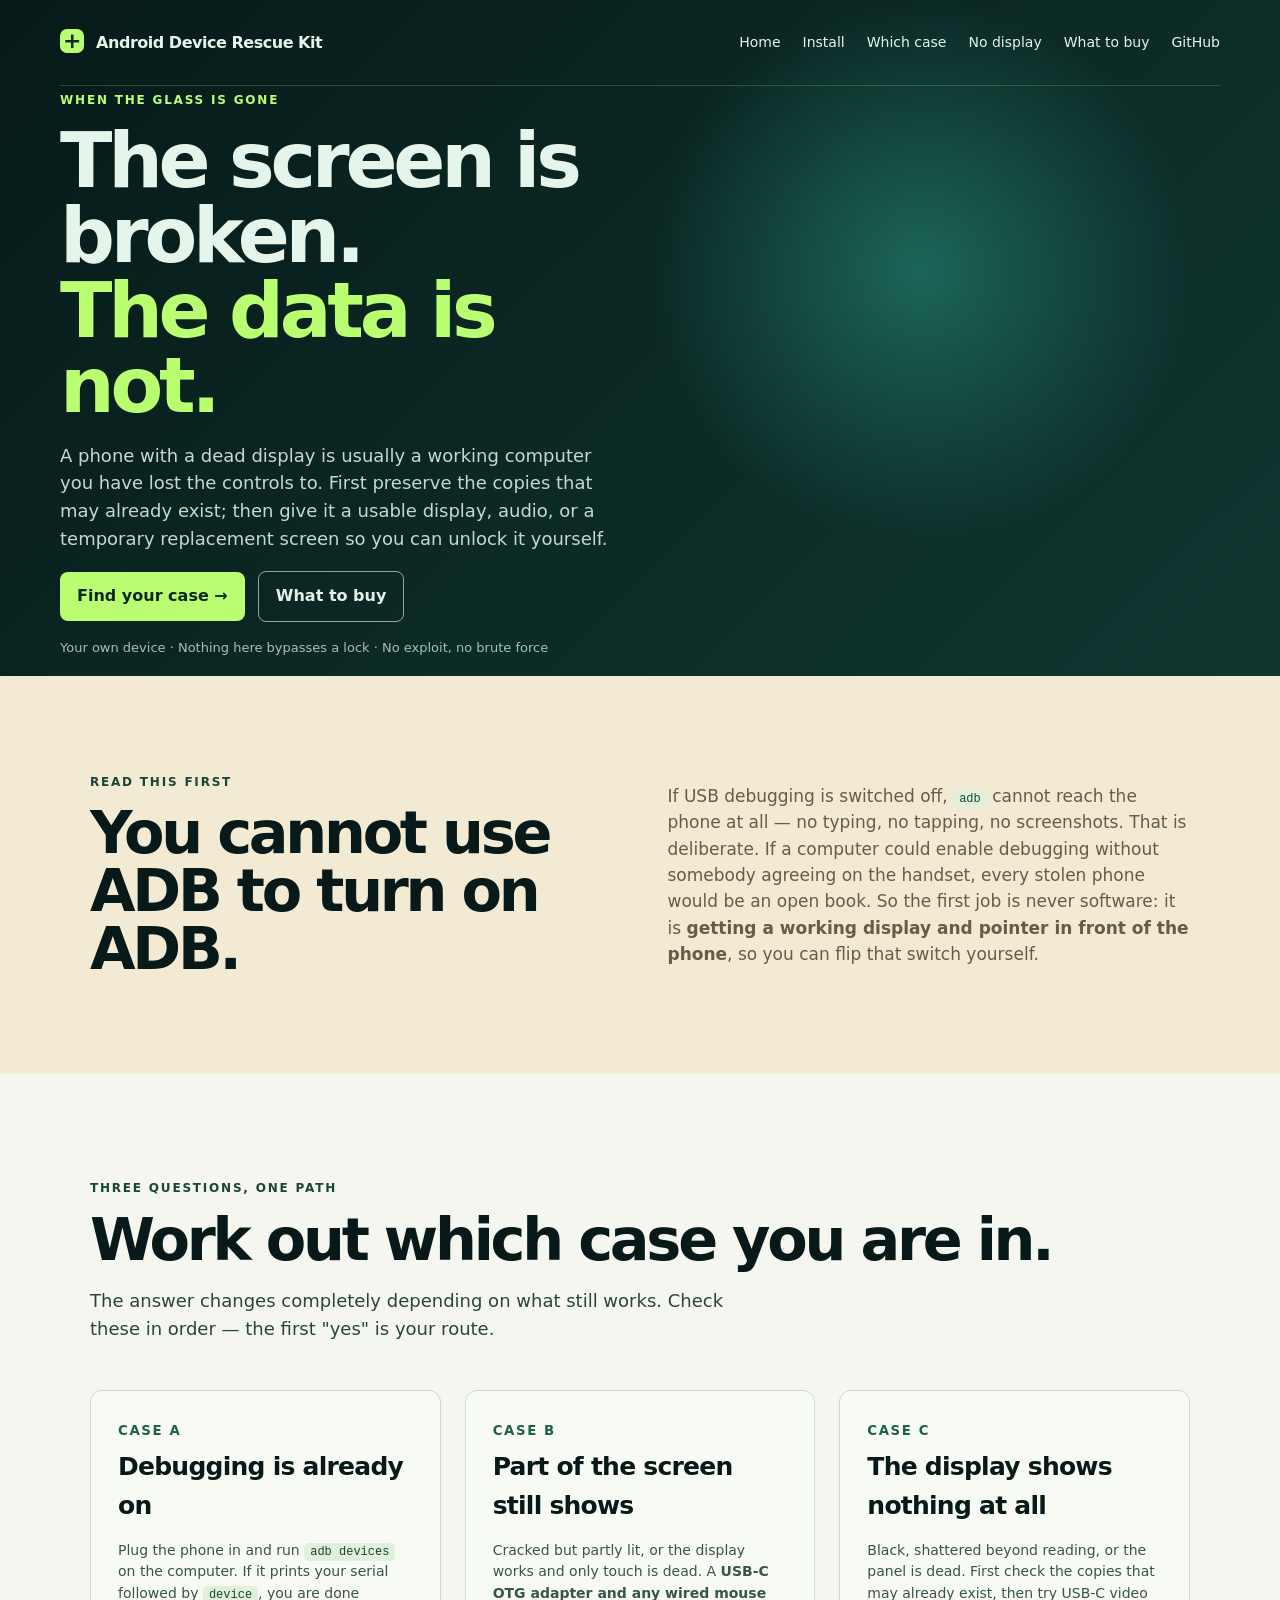
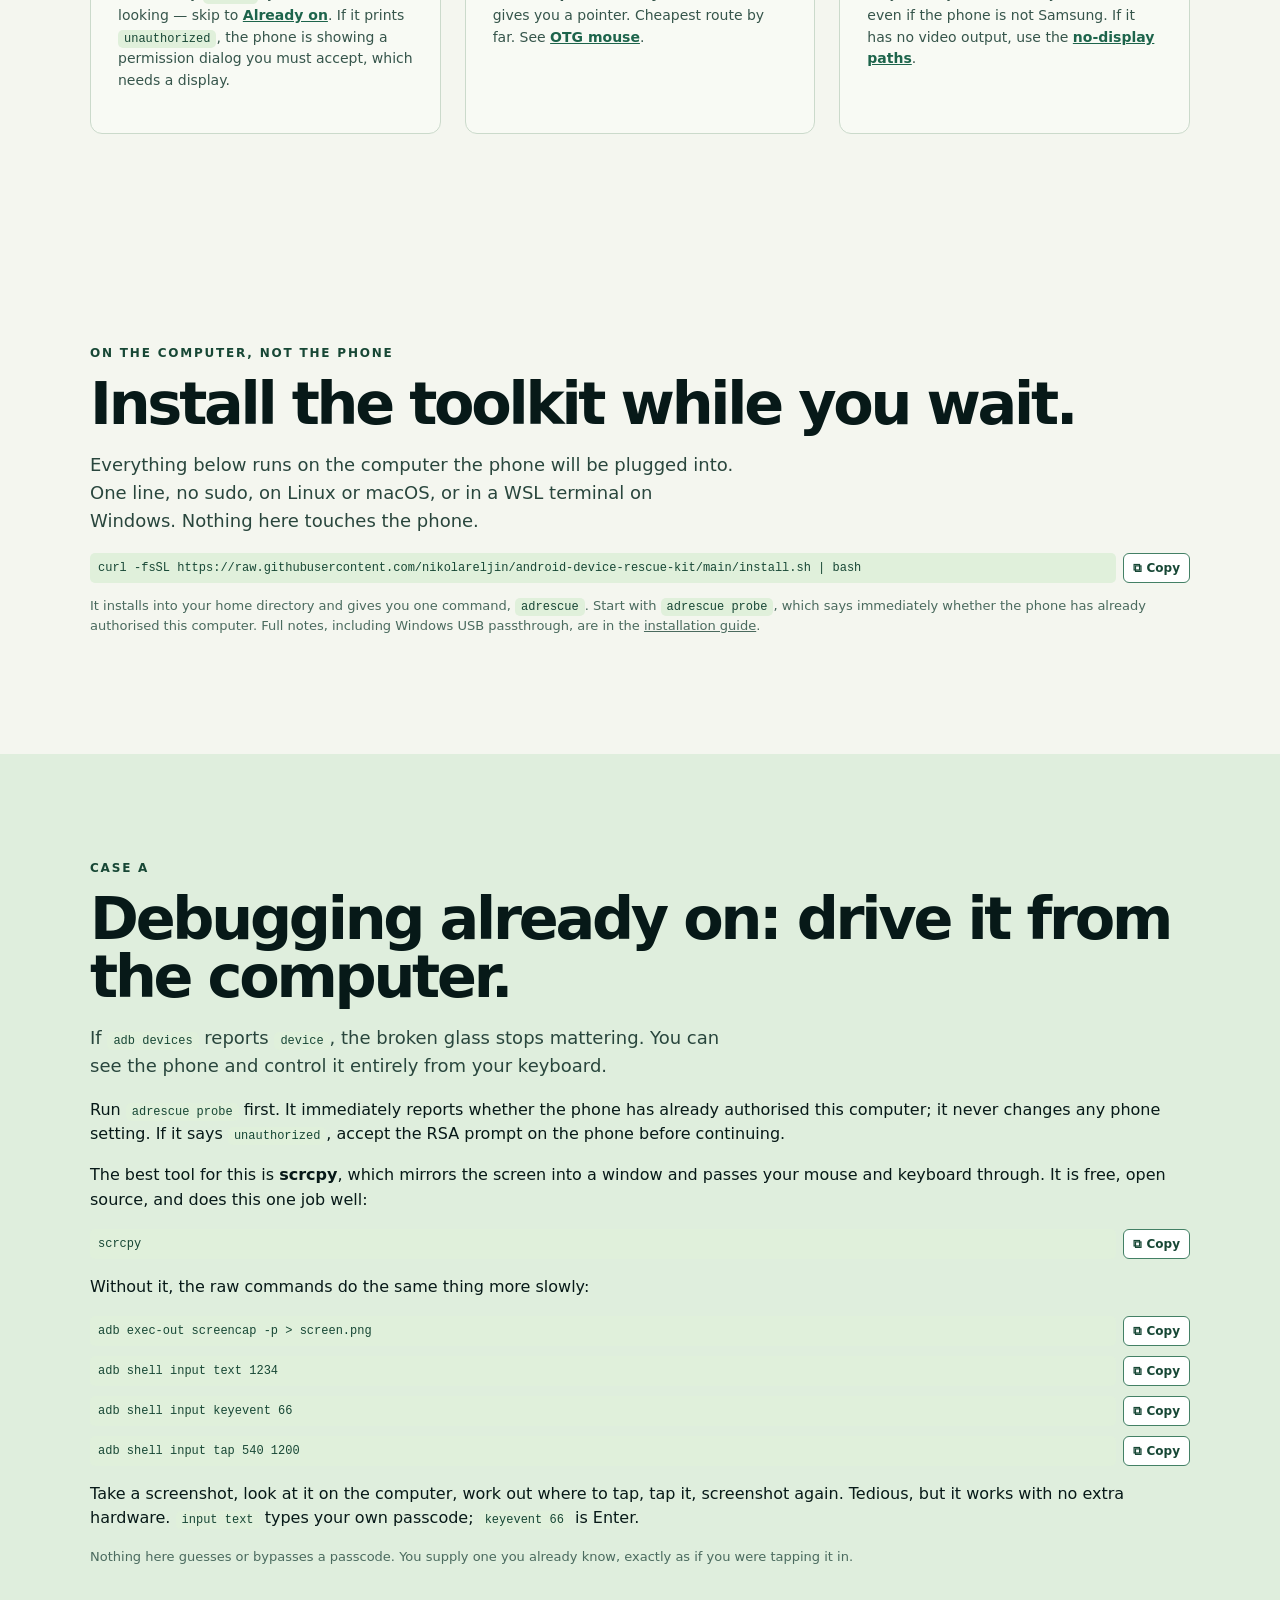
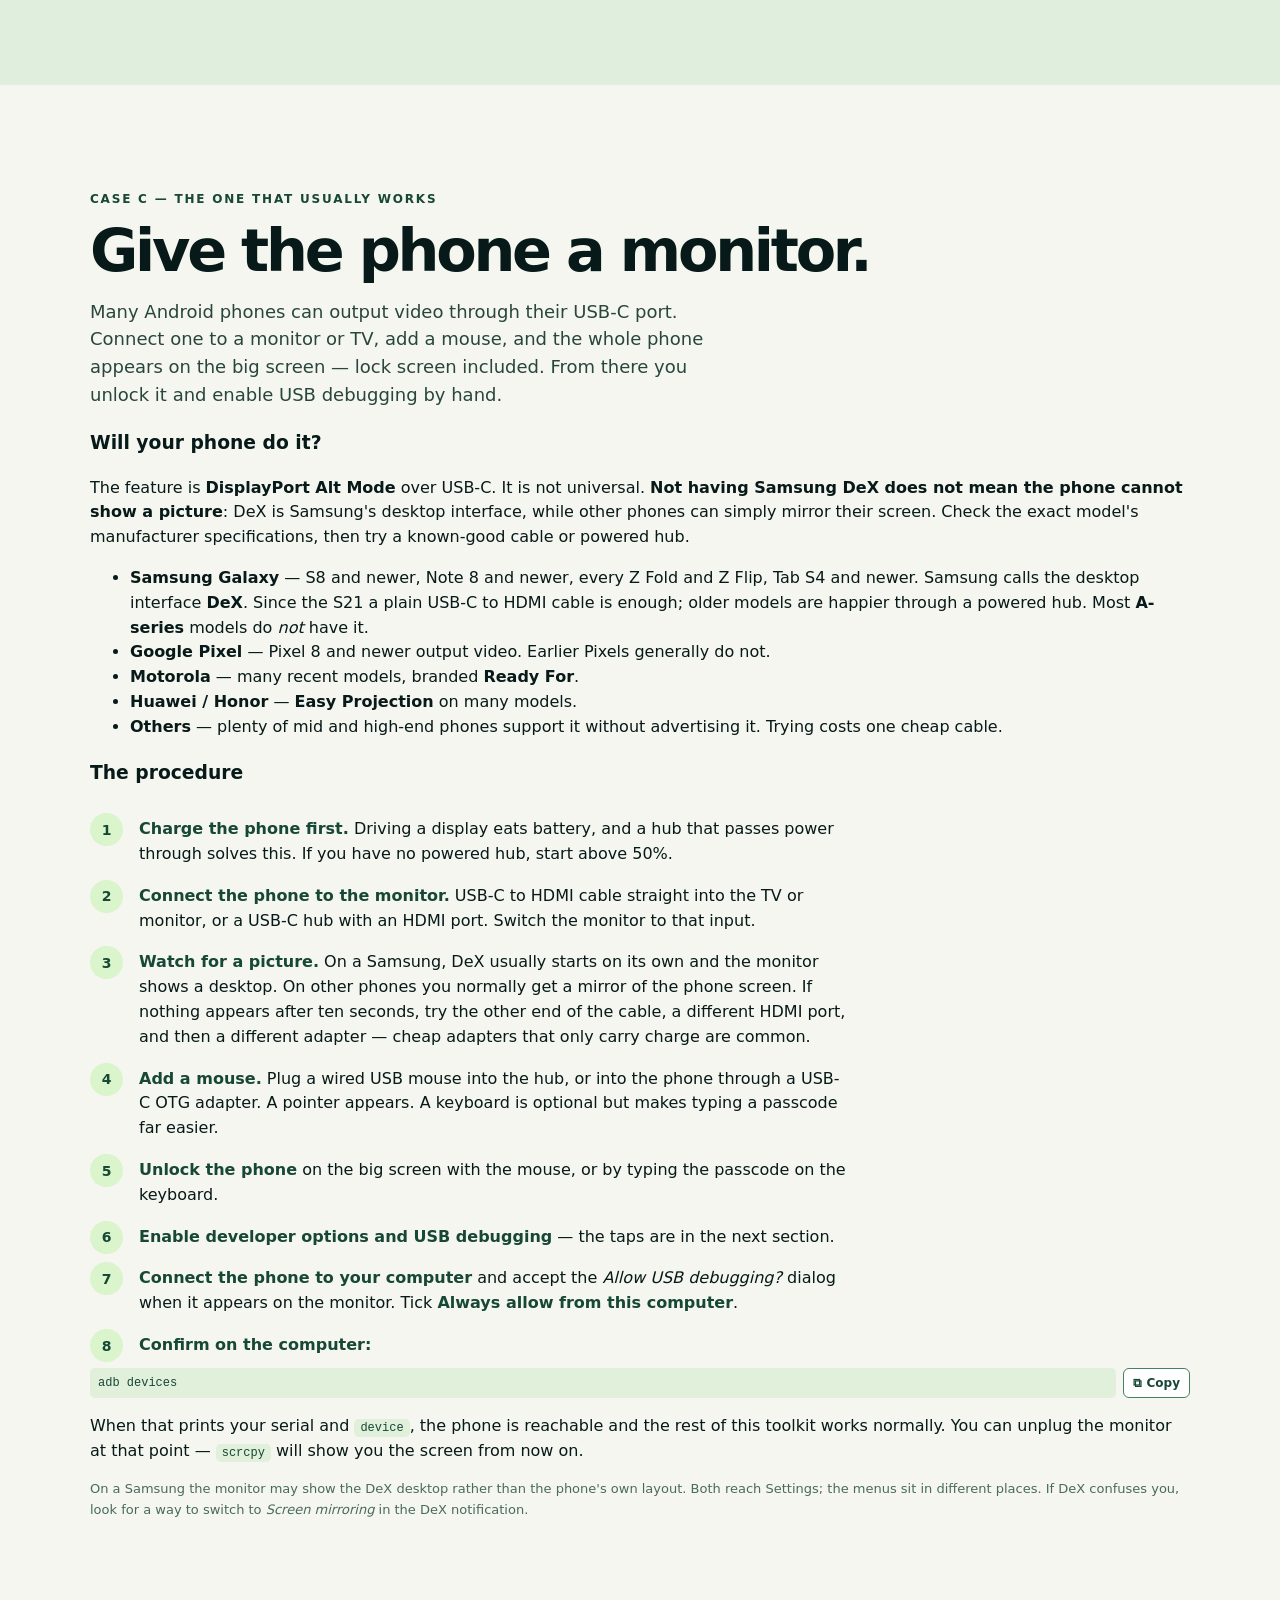
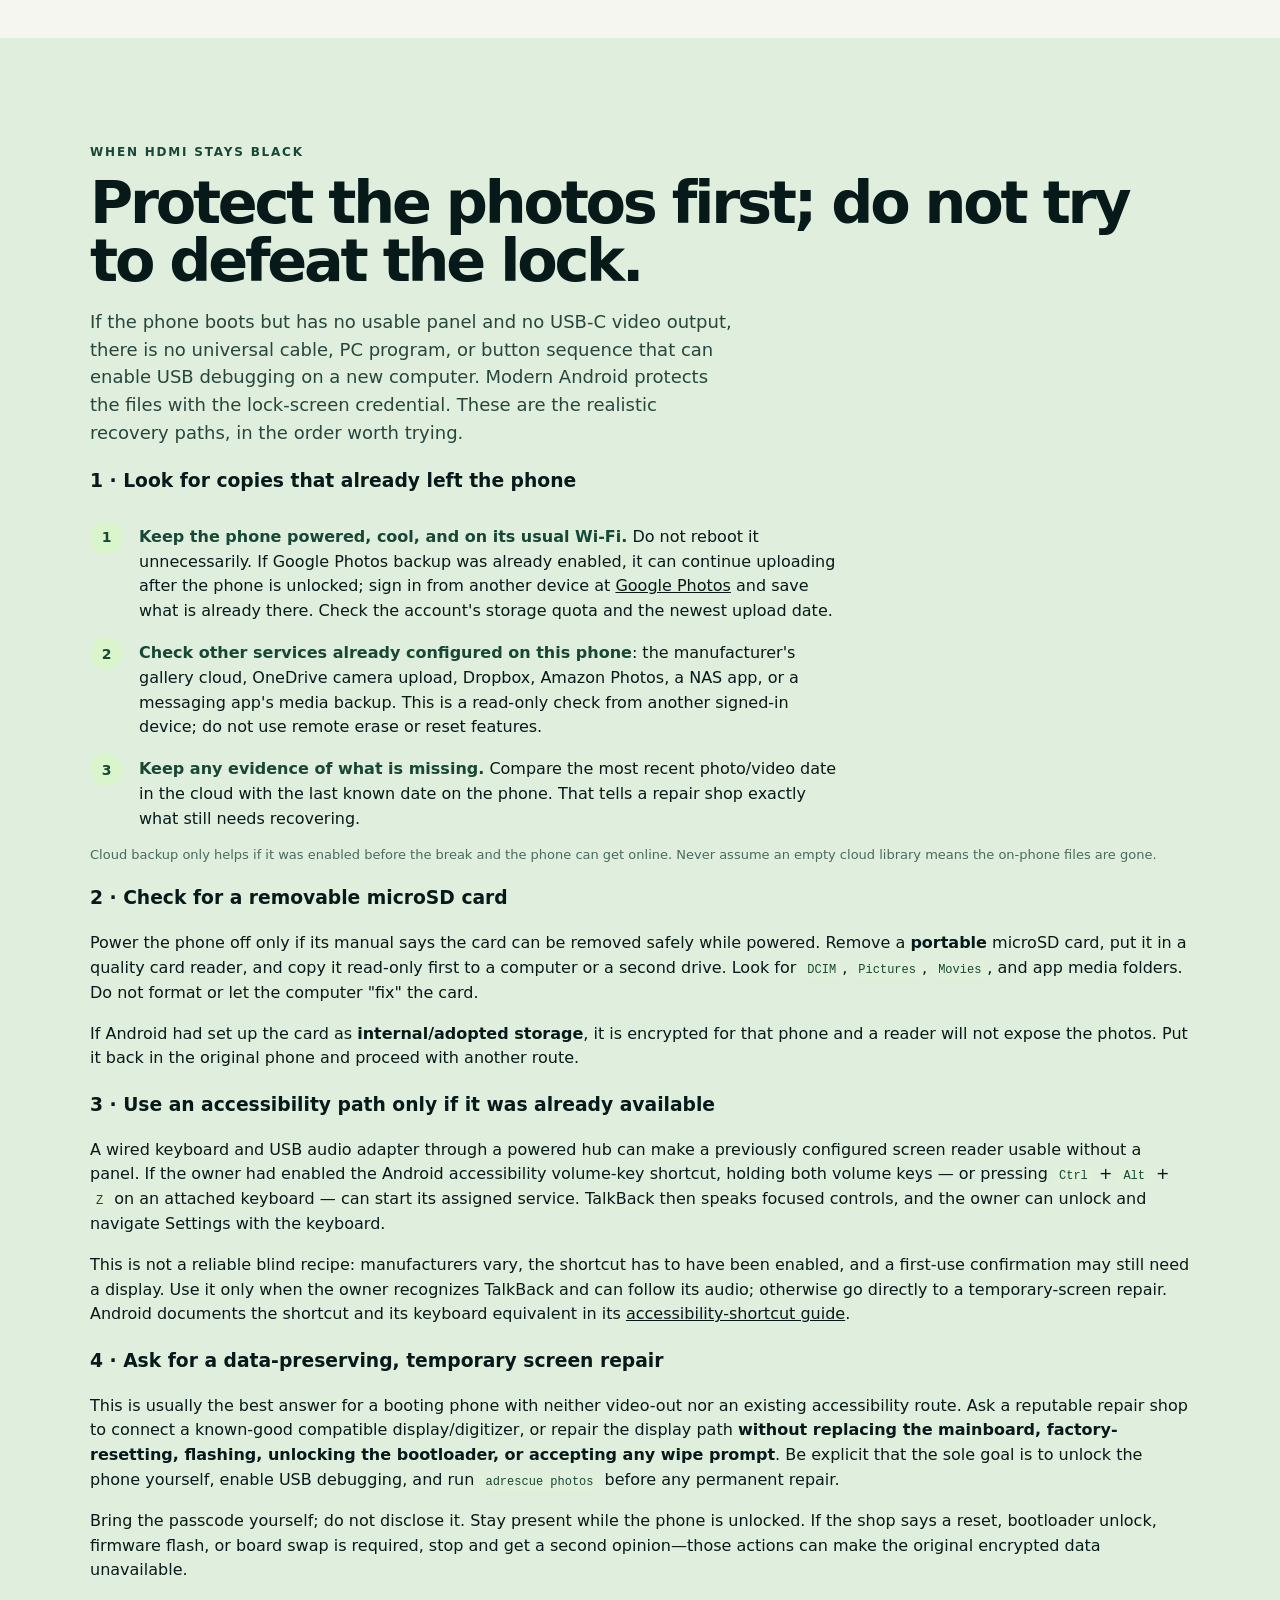
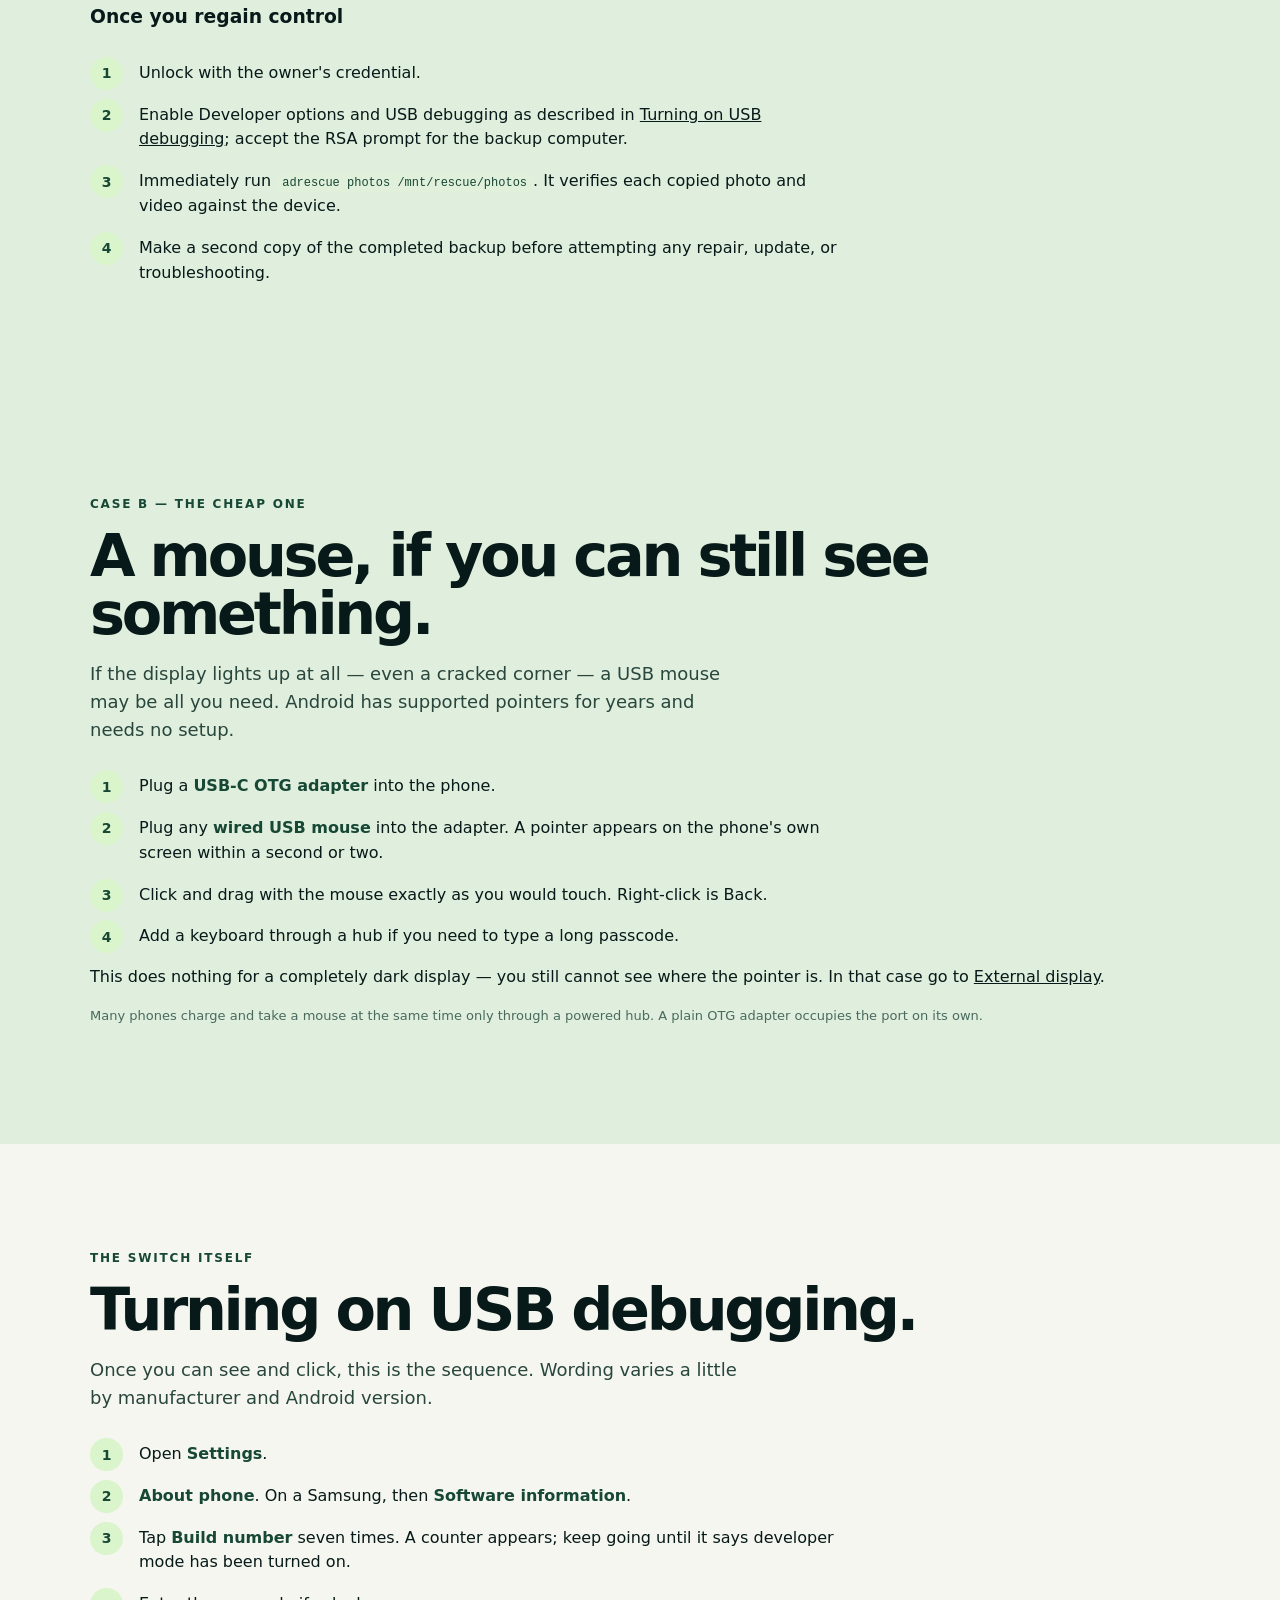
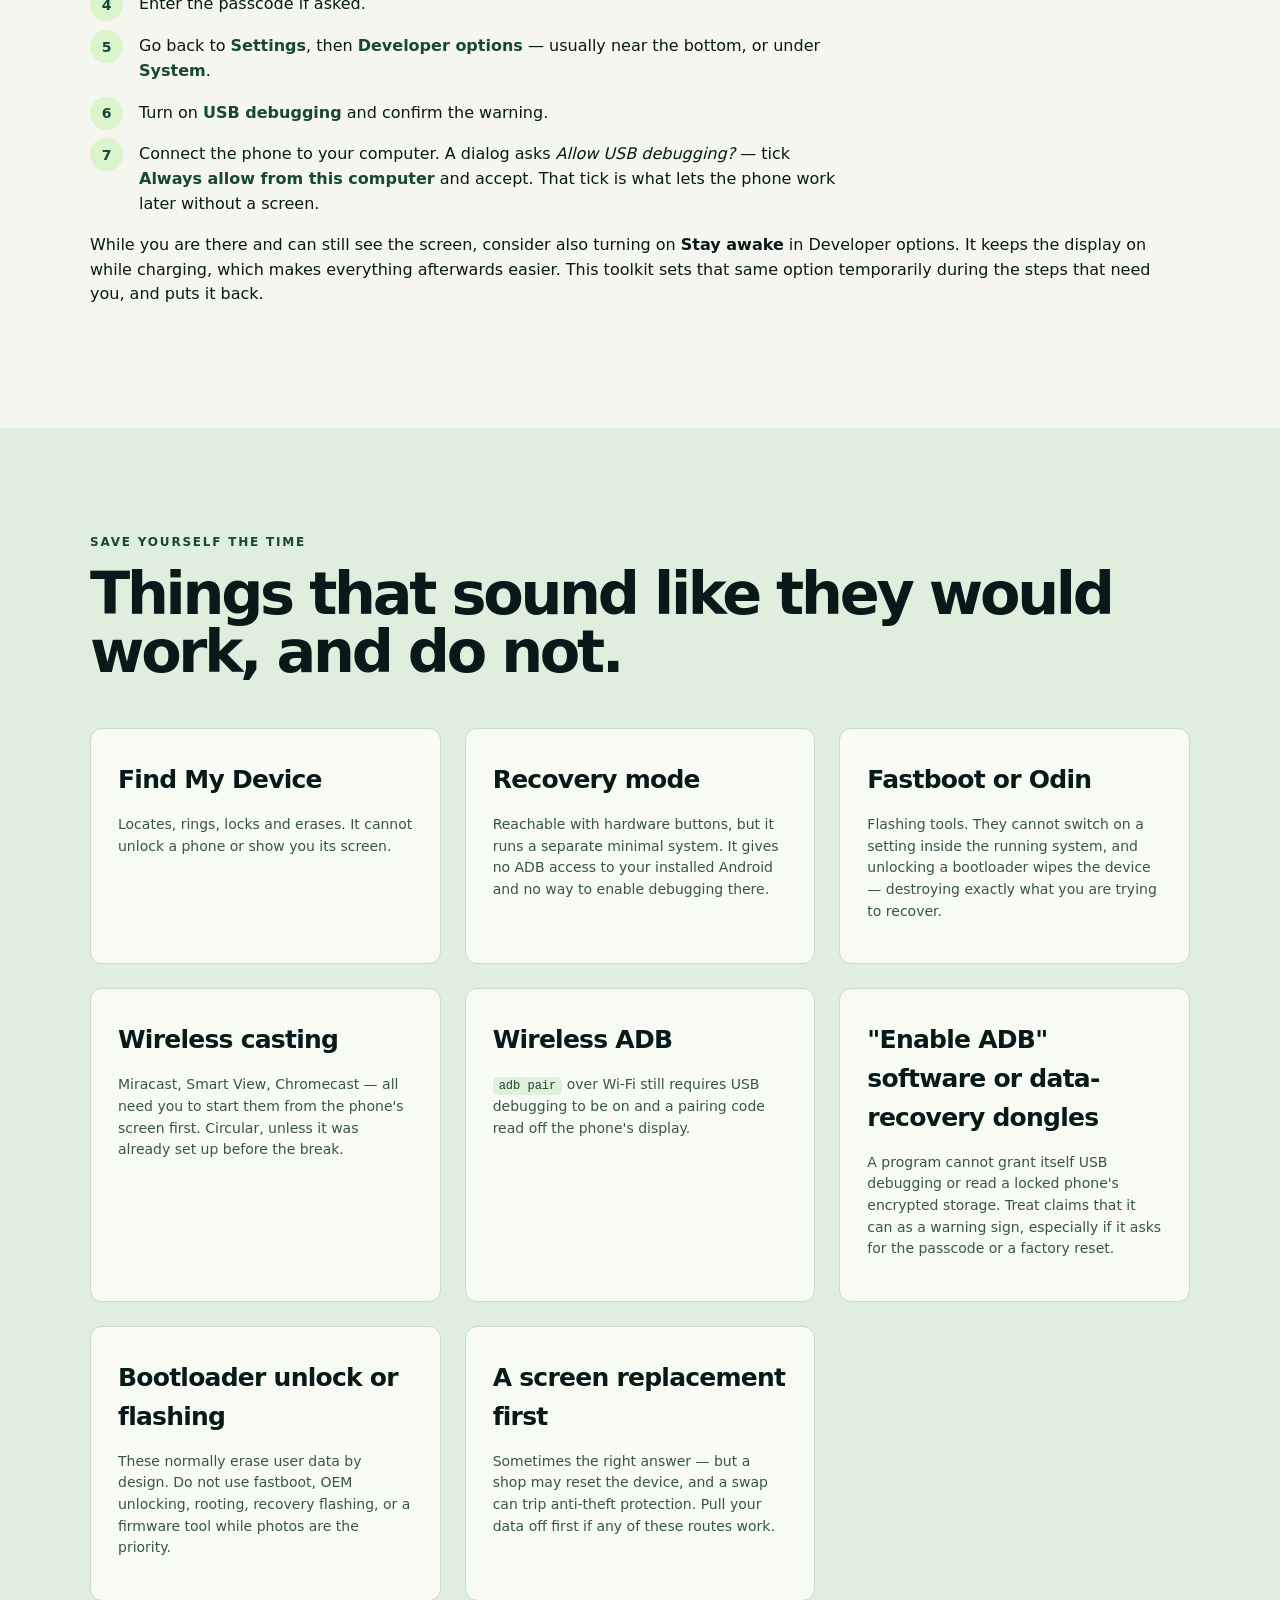
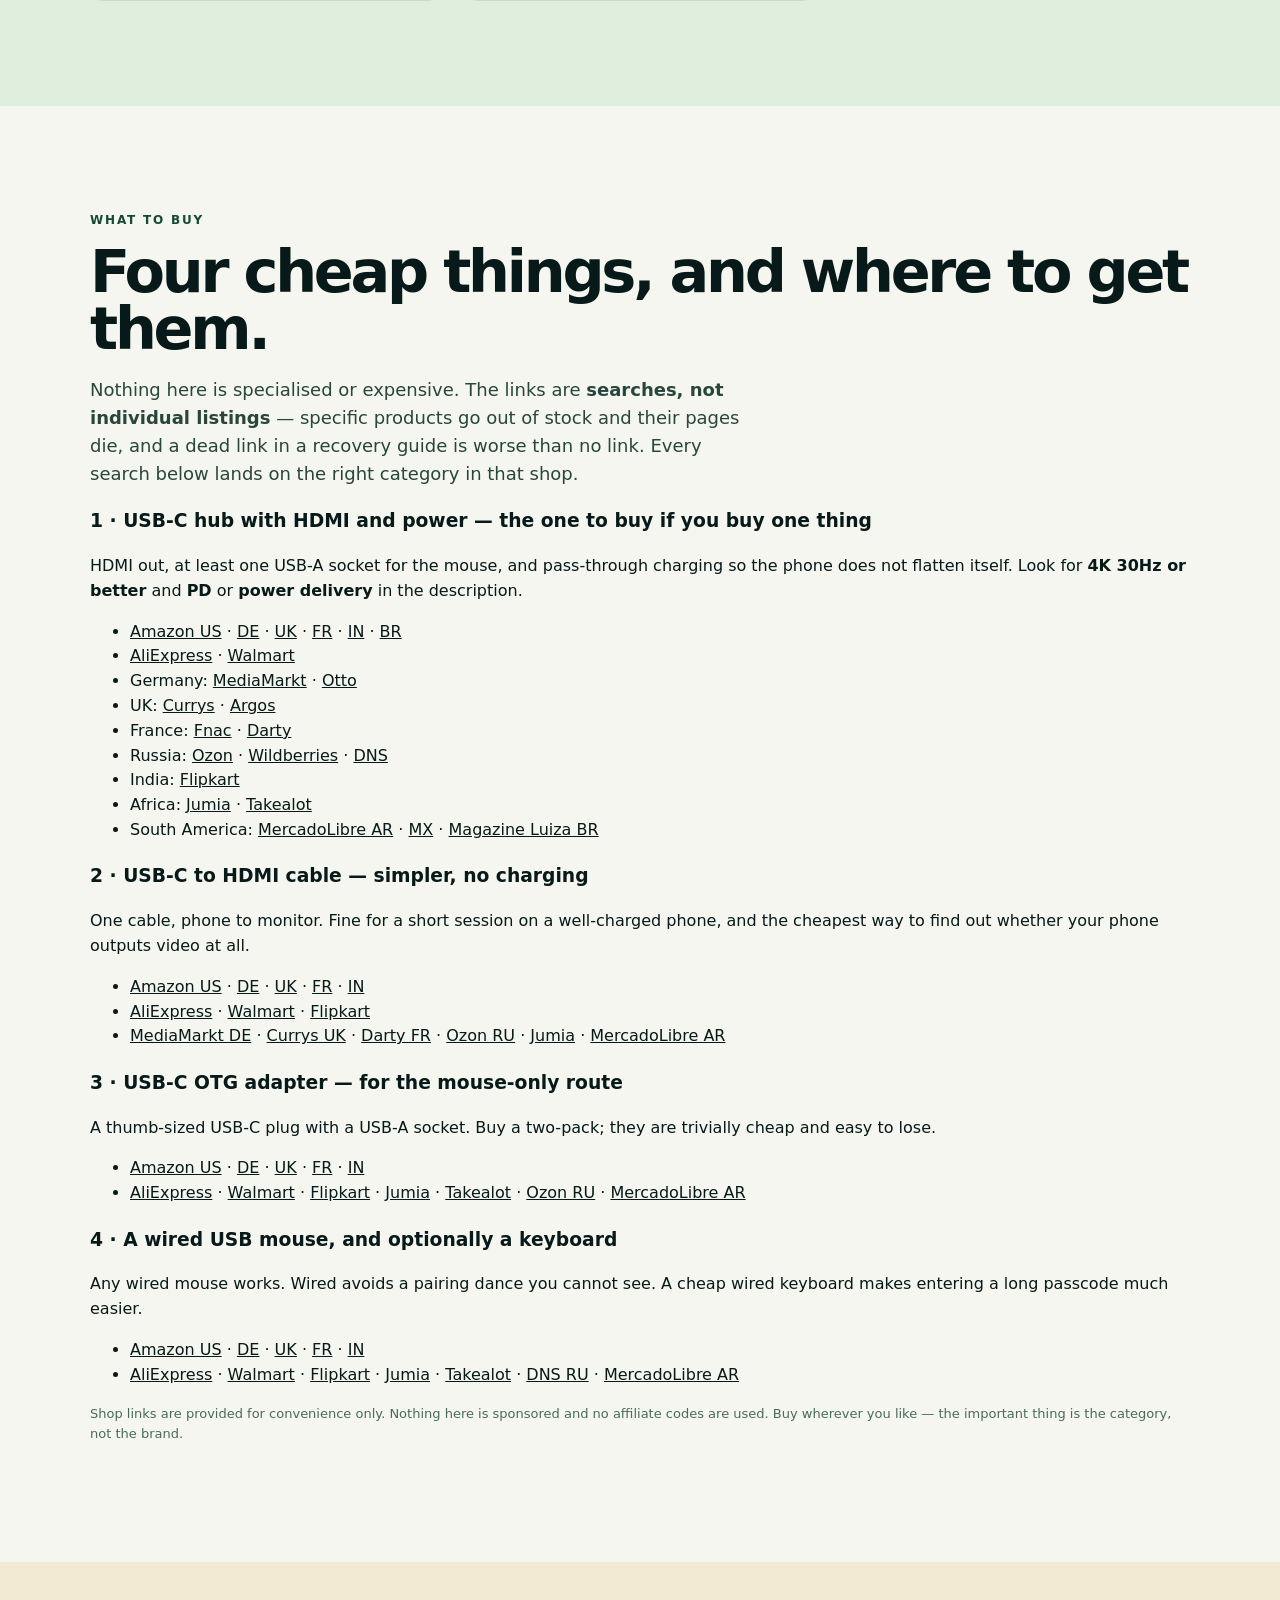
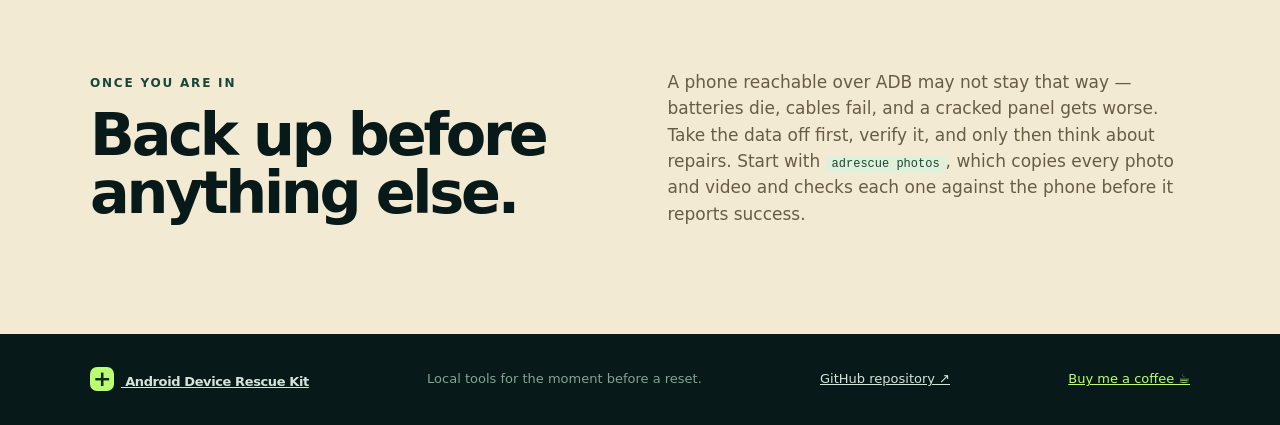
==== commit 1c58f397: "docs: a quieter screenshot section, and Ko-fi where it does not interrupt The gallery intro explaine" ====
--- a/docs/cracked-screen.html
+++ b/docs/cracked-screen.html
@@ -236,6 +236,6 @@
     </section>
 
   </main>
-  <footer><a class="brand" href="index.html"><b>+</b> Android Device Rescue Kit</a><span>Local tools for the moment before a reset.</span><a href="https://github.com/nikolareljin/android-device-rescue-kit">GitHub repository ↗</a></footer>
+  <footer><a class="brand" href="index.html"><b>+</b> Android Device Rescue Kit</a><span>Local tools for the moment before a reset.</span><a href="https://github.com/nikolareljin/android-device-rescue-kit">GitHub repository ↗</a><a href="https://ko-fi.com/nikolareljin">Buy me a coffee ☕</a></footer>
 </body>
 </html>
--- a/docs/assets/site.css
+++ b/docs/assets/site.css
@@ -1 +1 @@
-:root{--ink:#071918;--deep:#0b2927;--lime:#baff71;--paper:#f4f6ef;--soft:#dfeedd;--muted:#36554b;--section-accent:#174735;--intro:#29463d}*{box-sizing:border-box}html{scroll-behavior:smooth}body{margin:0;color:var(--ink);background:var(--paper);font:16px/1.55 Inter,system-ui,sans-serif}a{color:inherit}.hero{color:#e6f5eb;background:radial-gradient(circle at 72% 40%,#1c6558,transparent 27%),linear-gradient(135deg,#061a19,#103630);padding:0 max(24px,calc((100vw - 1160px)/2));overflow:hidden}nav{height:86px;display:flex;align-items:center;justify-content:space-between;border-bottom:1px solid #91d67a40;gap:20px}nav div{display:flex;gap:22px;font-size:14px}nav a{text-decoration:none}.brand{font-weight:800;letter-spacing:-.03em}.brand b{display:inline-grid;place-items:center;width:24px;height:24px;border-radius:7px;color:#15281e;background:var(--lime);font-size:22px;line-height:1;margin-right:7px}.hero-grid{min-height:590px;display:grid;grid-template-columns:1fr 1fr;gap:50px;align-items:center}.eyebrow{color:var(--section-accent);font-size:12px;font-weight:800;letter-spacing:.15em;margin:0 0 13px}.hero .eyebrow{color:var(--lime)}h1,h2{letter-spacing:-.055em;line-height:.98;margin:0}h1{font-size:clamp(52px,6vw,86px)}h1 span{color:var(--lime)}h2{font-size:clamp(38px,4.6vw,62px)}.lede{font-size:18px;max-width:650px;color:#c5d9cf}.intro{font-size:18px;max-width:650px;color:var(--intro)}.button{display:inline-block;text-decoration:none;background:var(--lime);color:#10261d;padding:12px 17px;border-radius:8px;font-weight:800;margin-right:8px}.outline{border:1px solid #8eab9f;background:transparent;color:#e5f0e9}.quiet{font-size:13px;color:#4a6a5e}.hero .quiet{color:#a5c1b4}.scene{height:410px;position:relative}.rings{position:absolute;width:350px;height:350px;left:10%;top:15px;border:1px solid #75dcb755;border-radius:50%;box-shadow:0 0 0 48px #75dcb710}.phone{position:absolute;z-index:2;left:23%;top:0;width:215px;height:402px;padding:12px;border:8px solid #c5d4c9;border-radius:35px;background:#091312;box-shadow:0 25px 70px #0009}.phone>i{display:block;width:52px;height:6px;border-radius:4px;background:#5b6861;margin:1px auto 10px}.screen{height:333px;border-radius:23px;background:linear-gradient(160deg,#17443c,#091b19);text-align:center;padding-top:58px;color:#dfffbd}.bot{position:relative;width:82px;height:43px;margin:auto;background:var(--lime);border-radius:45px 45px 10px 10px}.bot:before,.bot:after{content:"";position:absolute;width:23px;height:2px;background:var(--lime);top:-8px}.bot:before{left:9px;transform:rotate(-30deg)}.bot:after{right:9px;transform:rotate(30deg)}.bot em{position:absolute;top:17px;width:6px;height:6px;border-radius:50%;background:#12332d}.bot em:first-child{left:23px}.bot em:last-child{right:23px}.screen strong{display:block;font-size:42px;font-weight:300;margin:22px 0 0}.screen small{font-size:10px;letter-spacing:.13em}.bar{width:110px;height:5px;margin:21px auto;border-radius:4px;background:#356b60}.bar:after{content:"";display:block;width:72%;height:100%;border-radius:4px;background:var(--lime)}.terminal{position:absolute;z-index:3;right:0;bottom:0;width:min(420px,80vw);padding:14px 18px;border:1px solid #55917c;border-radius:11px;background:#061211;box-shadow:0 18px 45px #0008;font:12px/1.7 ui-monospace,monospace}.terminal p{margin:2px 0}.terminal b,.terminal .cursor{color:var(--lime)}.ok{color:#a3e4bf}.cursor{animation:blink 1s step-end infinite}@keyframes blink{50%{opacity:0}}.metrics{position:relative;z-index:4;max-width:1080px;margin:-35px auto 0;display:grid;grid-template-columns:repeat(3,1fr);background:#fff;border:1px solid #dce6d8;border-radius:12px;overflow:hidden;box-shadow:0 12px 28px #10201916}.metrics div{padding:20px 27px;border-right:1px solid #dce6d8;font-weight:700}.metrics div:last-child{border:0}.metrics b{margin-right:12px;color:#2e7659;font-size:20px}.section{max-width:1100px;margin:auto;padding:105px 0}div.steps,.cards{display:grid;grid-template-columns:repeat(3,1fr);gap:24px;margin-top:48px}.steps article{position:relative;padding-left:49px}.steps article b{position:absolute;left:0;display:grid;place-items:center;width:33px;height:33px;border-radius:50%;background:#daf5cb;color:#174735}.steps article h3{margin:0 0 7px}.steps article p,.cards p{font-size:14px;color:var(--muted)}ol.steps{list-style:none;counter-reset:step;max-width:760px;margin:30px 0 0;padding:0}ol.steps>li{position:relative;counter-increment:step;margin:0 0 17px;padding-left:49px}ol.steps>li:last-child{margin-bottom:0}ol.steps>li:before{content:counter(step);position:absolute;left:0;top:-4px;display:grid;place-items:center;width:33px;height:33px;border-radius:50%;background:#daf5cb;color:#174735;font-weight:800;font-size:14px;line-height:1}ol.steps>li>b{color:var(--section-accent)}code,pre{font:12px ui-monospace,monospace}code{background:#e0f0db;color:#174735;padding:2px 6px;border-radius:5px;word-break:break-word}.command{display:flex;align-items:stretch;gap:7px;margin-top:10px}.command code{flex:1;display:block;padding:8px;overflow:auto}.copy{border:1px solid #438065;border-radius:6px;background:#fff;color:#174735;padding:6px 9px;font:700 12px/1 system-ui,sans-serif;cursor:pointer;white-space:nowrap}.copy:hover,.copy:focus-visible{background:#174735;color:#fff;outline:2px solid #174735;outline-offset:2px}.pale{max-width:none;padding-left:max(24px,calc((100vw - 1100px)/2));padding-right:max(24px,calc((100vw - 1100px)/2));background:var(--soft)}.steps article>code{display:block;margin:7px 0;padding:8px;overflow:auto}.cards article{padding:27px;background:#f8faf4;border:1px solid #cbdacb;border-radius:12px}.cards small{color:#1e6247;font-weight:800;letter-spacing:.12em}.cards h3{font-size:25px;letter-spacing:-.03em;margin:5px 0 8px}.cards a,aside a{color:#1d644b;font-size:14px;font-weight:800}.recovery{display:grid;grid-template-columns:1.05fr .95fr;gap:80px;align-items:center}.dark{color:#3c554d}pre{padding:18px;background:#092720;color:#dfffbd;border-radius:8px;overflow:auto}pre span{color:var(--lime)}aside{padding:34px;background:var(--deep);color:#e4f1ea;border-radius:14px}aside h3{font-size:25px;margin:0}aside ul{list-style:none;padding:0;color:#c9dacf;font-size:14px}aside li{margin:13px 0}aside li:first-letter{color:var(--lime)}aside .no:first-letter{color:#ffc37a}aside a{color:var(--lime)}.warning{display:grid;grid-template-columns:1fr 1fr;gap:55px;align-items:center;padding:90px max(24px,calc((100vw - 1100px)/2));background:#f3ead4}.warning p:last-child{color:#665d43;font-size:17px}footer{display:flex;justify-content:space-between;gap:18px;align-items:center;padding:33px max(24px,calc((100vw - 1100px)/2));background:#071918;color:#d3e4db;font-size:13px}footer span{color:#86a197}footer>a:last-child{color:var(--lime)}@media(max-width:800px){nav div{display:none}.hero-grid,.recovery{grid-template-columns:1fr;padding:55px 0}.scene{height:360px}.phone{left:8%}.metrics,div.steps,.cards,.warning{grid-template-columns:1fr}.metrics{margin:0;border-radius:0}.metrics div{border-right:0;border-bottom:1px solid #dce6d8}.section,.pale,.warning{padding:70px 24px}.warning{gap:18px}.command{align-items:stretch}.copy{padding:7px}footer{display:block}footer>*{display:block;margin:12px 0}}
+:root{--ink:#071918;--deep:#0b2927;--lime:#baff71;--paper:#f4f6ef;--soft:#dfeedd;--muted:#36554b;--section-accent:#174735;--intro:#29463d}*{box-sizing:border-box}html{scroll-behavior:smooth}body{margin:0;color:var(--ink);background:var(--paper);font:16px/1.55 Inter,system-ui,sans-serif}a{color:inherit}.hero{color:#e6f5eb;background:radial-gradient(circle at 72% 40%,#1c6558,transparent 27%),linear-gradient(135deg,#061a19,#103630);padding:0 max(24px,calc((100vw - 1160px)/2));overflow:hidden}nav{height:86px;display:flex;align-items:center;justify-content:space-between;border-bottom:1px solid #91d67a40;gap:20px}nav div{display:flex;gap:22px;font-size:14px}nav a{text-decoration:none}.brand{font-weight:800;letter-spacing:-.03em}.brand b{display:inline-grid;place-items:center;width:24px;height:24px;border-radius:7px;color:#15281e;background:var(--lime);font-size:22px;line-height:1;margin-right:7px}.hero-grid{min-height:590px;display:grid;grid-template-columns:1fr 1fr;gap:50px;align-items:center}.eyebrow{color:var(--section-accent);font-size:12px;font-weight:800;letter-spacing:.15em;margin:0 0 13px}.hero .eyebrow{color:var(--lime)}h1,h2{letter-spacing:-.055em;line-height:.98;margin:0}h1{font-size:clamp(52px,6vw,86px)}h1 span{color:var(--lime)}h2{font-size:clamp(38px,4.6vw,62px)}.lede{font-size:18px;max-width:650px;color:#c5d9cf}.intro{font-size:18px;max-width:650px;color:var(--intro)}.button{display:inline-block;text-decoration:none;background:var(--lime);color:#10261d;padding:12px 17px;border-radius:8px;font-weight:800;margin-right:8px}.outline{border:1px solid #8eab9f;background:transparent;color:#e5f0e9}.quiet{font-size:13px;color:#4a6a5e}.hero .quiet{color:#a5c1b4}.scene{height:410px;position:relative}.rings{position:absolute;width:350px;height:350px;left:10%;top:15px;border:1px solid #75dcb755;border-radius:50%;box-shadow:0 0 0 48px #75dcb710}.phone{position:absolute;z-index:2;left:23%;top:0;width:215px;height:402px;padding:12px;border:8px solid #c5d4c9;border-radius:35px;background:#091312;box-shadow:0 25px 70px #0009}.phone>i{display:block;width:52px;height:6px;border-radius:4px;background:#5b6861;margin:1px auto 10px}.screen{height:333px;border-radius:23px;background:linear-gradient(160deg,#17443c,#091b19);text-align:center;padding-top:58px;color:#dfffbd}.bot{position:relative;width:82px;height:43px;margin:auto;background:var(--lime);border-radius:45px 45px 10px 10px}.bot:before,.bot:after{content:"";position:absolute;width:23px;height:2px;background:var(--lime);top:-8px}.bot:before{left:9px;transform:rotate(-30deg)}.bot:after{right:9px;transform:rotate(30deg)}.bot em{position:absolute;top:17px;width:6px;height:6px;border-radius:50%;background:#12332d}.bot em:first-child{left:23px}.bot em:last-child{right:23px}.screen strong{display:block;font-size:42px;font-weight:300;margin:22px 0 0}.screen small{font-size:10px;letter-spacing:.13em}.bar{width:110px;height:5px;margin:21px auto;border-radius:4px;background:#356b60}.bar:after{content:"";display:block;width:72%;height:100%;border-radius:4px;background:var(--lime)}.terminal{position:absolute;z-index:3;right:0;bottom:0;width:min(420px,80vw);padding:14px 18px;border:1px solid #55917c;border-radius:11px;background:#061211;box-shadow:0 18px 45px #0008;font:12px/1.7 ui-monospace,monospace}.terminal p{margin:2px 0}.terminal b,.terminal .cursor{color:var(--lime)}.ok{color:#a3e4bf}.cursor{animation:blink 1s step-end infinite}@keyframes blink{50%{opacity:0}}.metrics{position:relative;z-index:4;max-width:1080px;margin:-35px auto 0;display:grid;grid-template-columns:repeat(3,1fr);background:#fff;border:1px solid #dce6d8;border-radius:12px;overflow:hidden;box-shadow:0 12px 28px #10201916}.metrics div{padding:20px 27px;border-right:1px solid #dce6d8;font-weight:700}.metrics div:last-child{border:0}.metrics b{margin-right:12px;color:#2e7659;font-size:20px}.section{max-width:1100px;margin:auto;padding:105px 0}div.steps,.cards{display:grid;grid-template-columns:repeat(3,1fr);gap:24px;margin-top:48px}.steps article{position:relative;padding-left:49px}.steps article b{position:absolute;left:0;display:grid;place-items:center;width:33px;height:33px;border-radius:50%;background:#daf5cb;color:#174735}.steps article h3{margin:0 0 7px}.steps article p,.cards p{font-size:14px;color:var(--muted)}ol.steps{list-style:none;counter-reset:step;max-width:760px;margin:30px 0 0;padding:0}ol.steps>li{position:relative;counter-increment:step;margin:0 0 17px;padding-left:49px}ol.steps>li:last-child{margin-bottom:0}ol.steps>li:before{content:counter(step);position:absolute;left:0;top:-4px;display:grid;place-items:center;width:33px;height:33px;border-radius:50%;background:#daf5cb;color:#174735;font-weight:800;font-size:14px;line-height:1}ol.steps>li>b{color:var(--section-accent)}code,pre{font:12px ui-monospace,monospace}code{background:#e0f0db;color:#174735;padding:2px 6px;border-radius:5px;word-break:break-word}.command{display:flex;align-items:stretch;gap:7px;margin-top:10px}.command code{flex:1;display:block;padding:8px;overflow:auto}.copy{border:1px solid #438065;border-radius:6px;background:#fff;color:#174735;padding:6px 9px;font:700 12px/1 system-ui,sans-serif;cursor:pointer;white-space:nowrap}.copy:hover,.copy:focus-visible{background:#174735;color:#fff;outline:2px solid #174735;outline-offset:2px}.pale{max-width:none;padding-left:max(24px,calc((100vw - 1100px)/2));padding-right:max(24px,calc((100vw - 1100px)/2));background:var(--soft)}.steps article>code{display:block;margin:7px 0;padding:8px;overflow:auto}.cards article{padding:27px;background:#f8faf4;border:1px solid #cbdacb;border-radius:12px}.cards small{color:#1e6247;font-weight:800;letter-spacing:.12em}.cards h3{font-size:25px;letter-spacing:-.03em;margin:5px 0 8px}.cards a,aside a{color:#1d644b;font-size:14px;font-weight:800}.recovery{display:grid;grid-template-columns:1.05fr .95fr;gap:80px;align-items:center}.dark{color:#3c554d}pre{padding:18px;background:#092720;color:#dfffbd;border-radius:8px;overflow:auto}pre span{color:var(--lime)}aside{padding:34px;background:var(--deep);color:#e4f1ea;border-radius:14px}aside h3{font-size:25px;margin:0}aside ul{list-style:none;padding:0;color:#c9dacf;font-size:14px}aside li{margin:13px 0}aside li:first-letter{color:var(--lime)}aside .no:first-letter{color:#ffc37a}aside a{color:var(--lime)}.warning{display:grid;grid-template-columns:1fr 1fr;gap:55px;align-items:center;padding:90px max(24px,calc((100vw - 1100px)/2));background:#f3ead4}.warning p:last-child{color:#665d43;font-size:17px}footer{display:flex;justify-content:space-between;gap:18px;align-items:center;padding:33px max(24px,calc((100vw - 1100px)/2));background:#071918;color:#d3e4db;font-size:13px}footer span{color:#86a197}footer>a:last-child{color:var(--lime)}@media(max-width:800px){nav div{display:none}.hero-grid,.recovery{grid-template-columns:1fr;padding:55px 0}.scene{height:360px}.phone{left:8%}.metrics,div.steps,.cards,.warning{grid-template-columns:1fr}.metrics{margin:0;border-radius:0}.metrics div{border-right:0;border-bottom:1px solid #dce6d8}.section,.pale,.warning{padding:70px 24px}.warning{gap:18px}.command{align-items:stretch}.copy{padding:7px}footer{display:block}footer>*{display:block;margin:12px 0}}.shots{column-count:2;column-gap:26px;margin-top:44px}.shots figure{margin:0 0 26px;break-inside:avoid;-webkit-column-break-inside:avoid}.shots img{display:block;width:100%;height:auto;border:1px solid #cbdacb;border-radius:10px;background:#0b1a17}.shots figcaption{margin-top:10px;font-size:14px;color:var(--muted)}.shots figcaption b{color:var(--ink);display:block;margin-bottom:2px}@media(max-width:800px){.shots{column-count:1}}.kofi-wrap{max-width:1100px;margin:20px auto 0;padding:0 24px;display:flex;justify-content:flex-end}.kofi{max-width:540px;padding:9px 17px;border:1px solid #cbdacb;border-radius:999px;background:#f8faf4;font-size:14px}.kofi[open]{border-radius:14px;padding:15px 19px}.kofi summary{cursor:pointer;list-style:none;font-weight:800;color:var(--section-accent)}.kofi summary::-webkit-details-marker{display:none}.kofi summary::marker{content:""}.kofi p{margin:11px 0 13px;color:var(--muted)}.kofi .button{padding:9px 15px;font-size:14px;margin:0}@media(max-width:800px){.kofi-wrap{justify-content:stretch;padding:0 24px}.kofi{max-width:none}}
